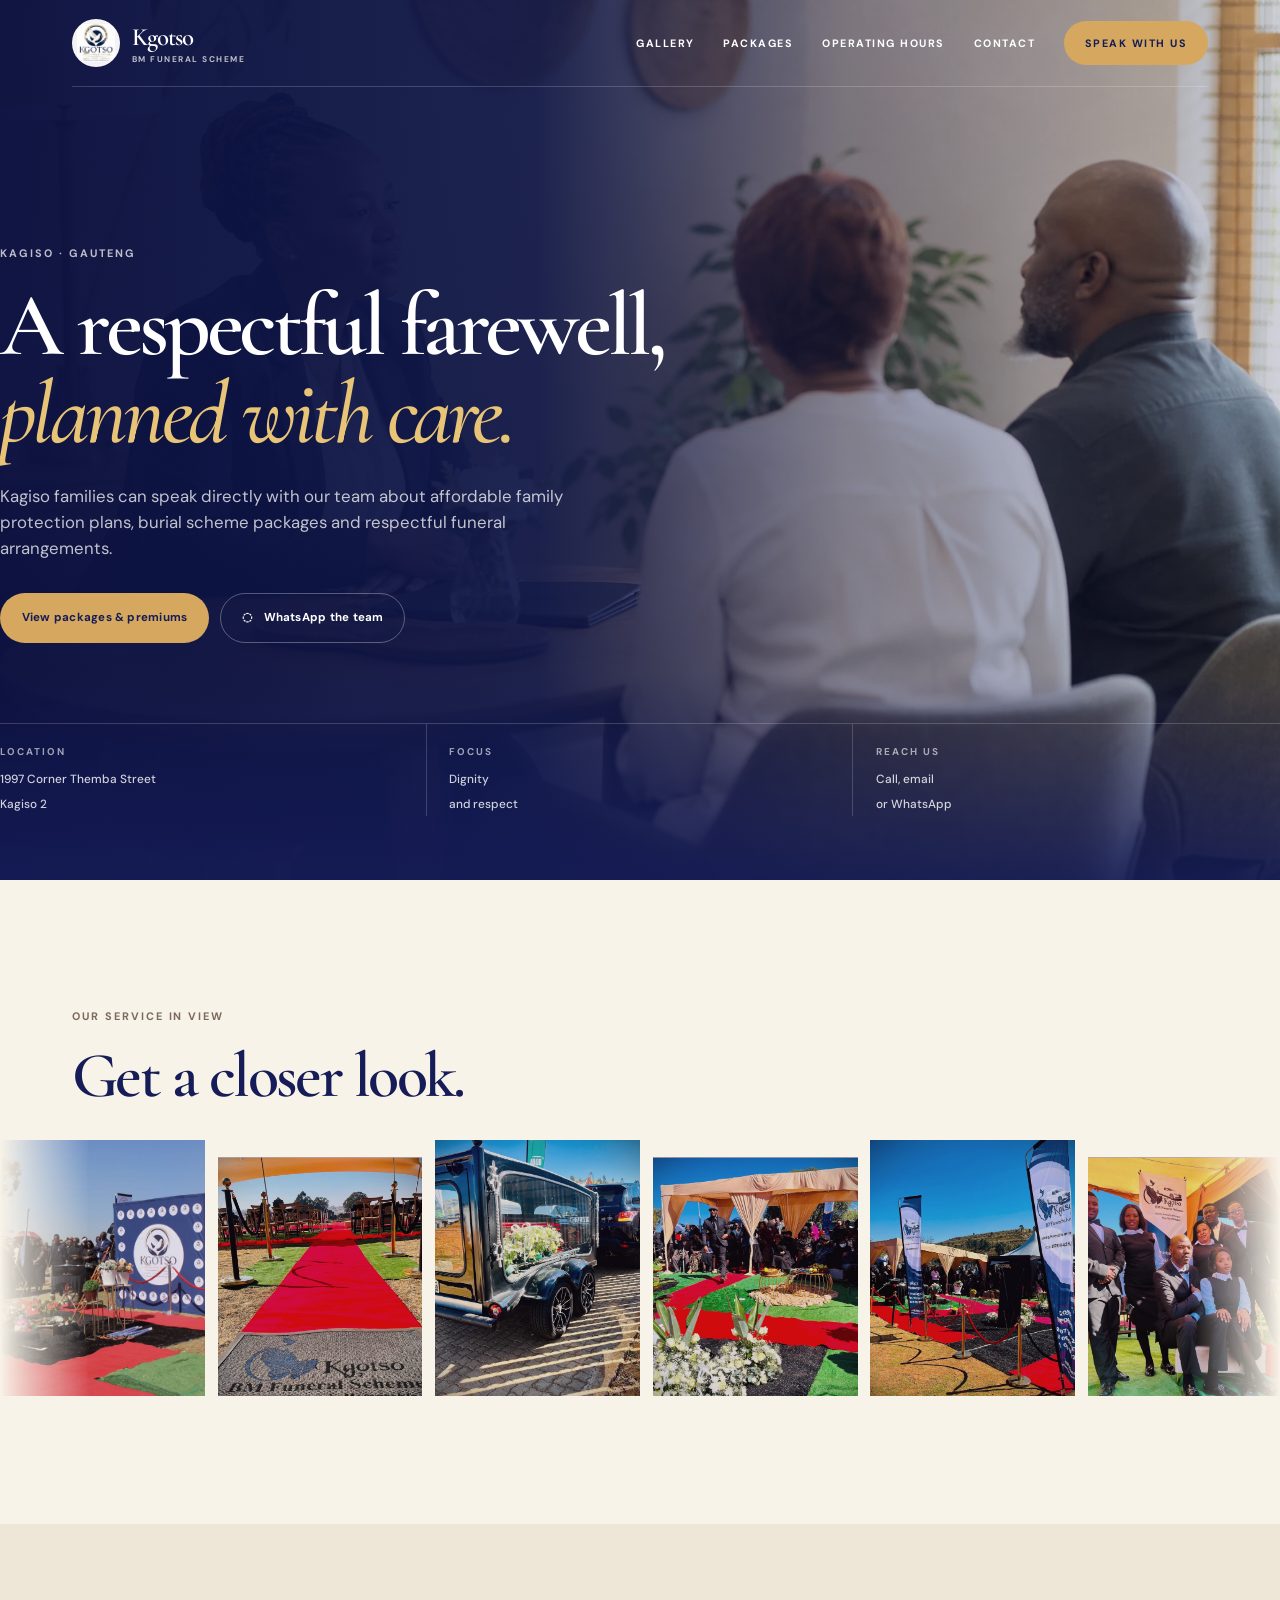
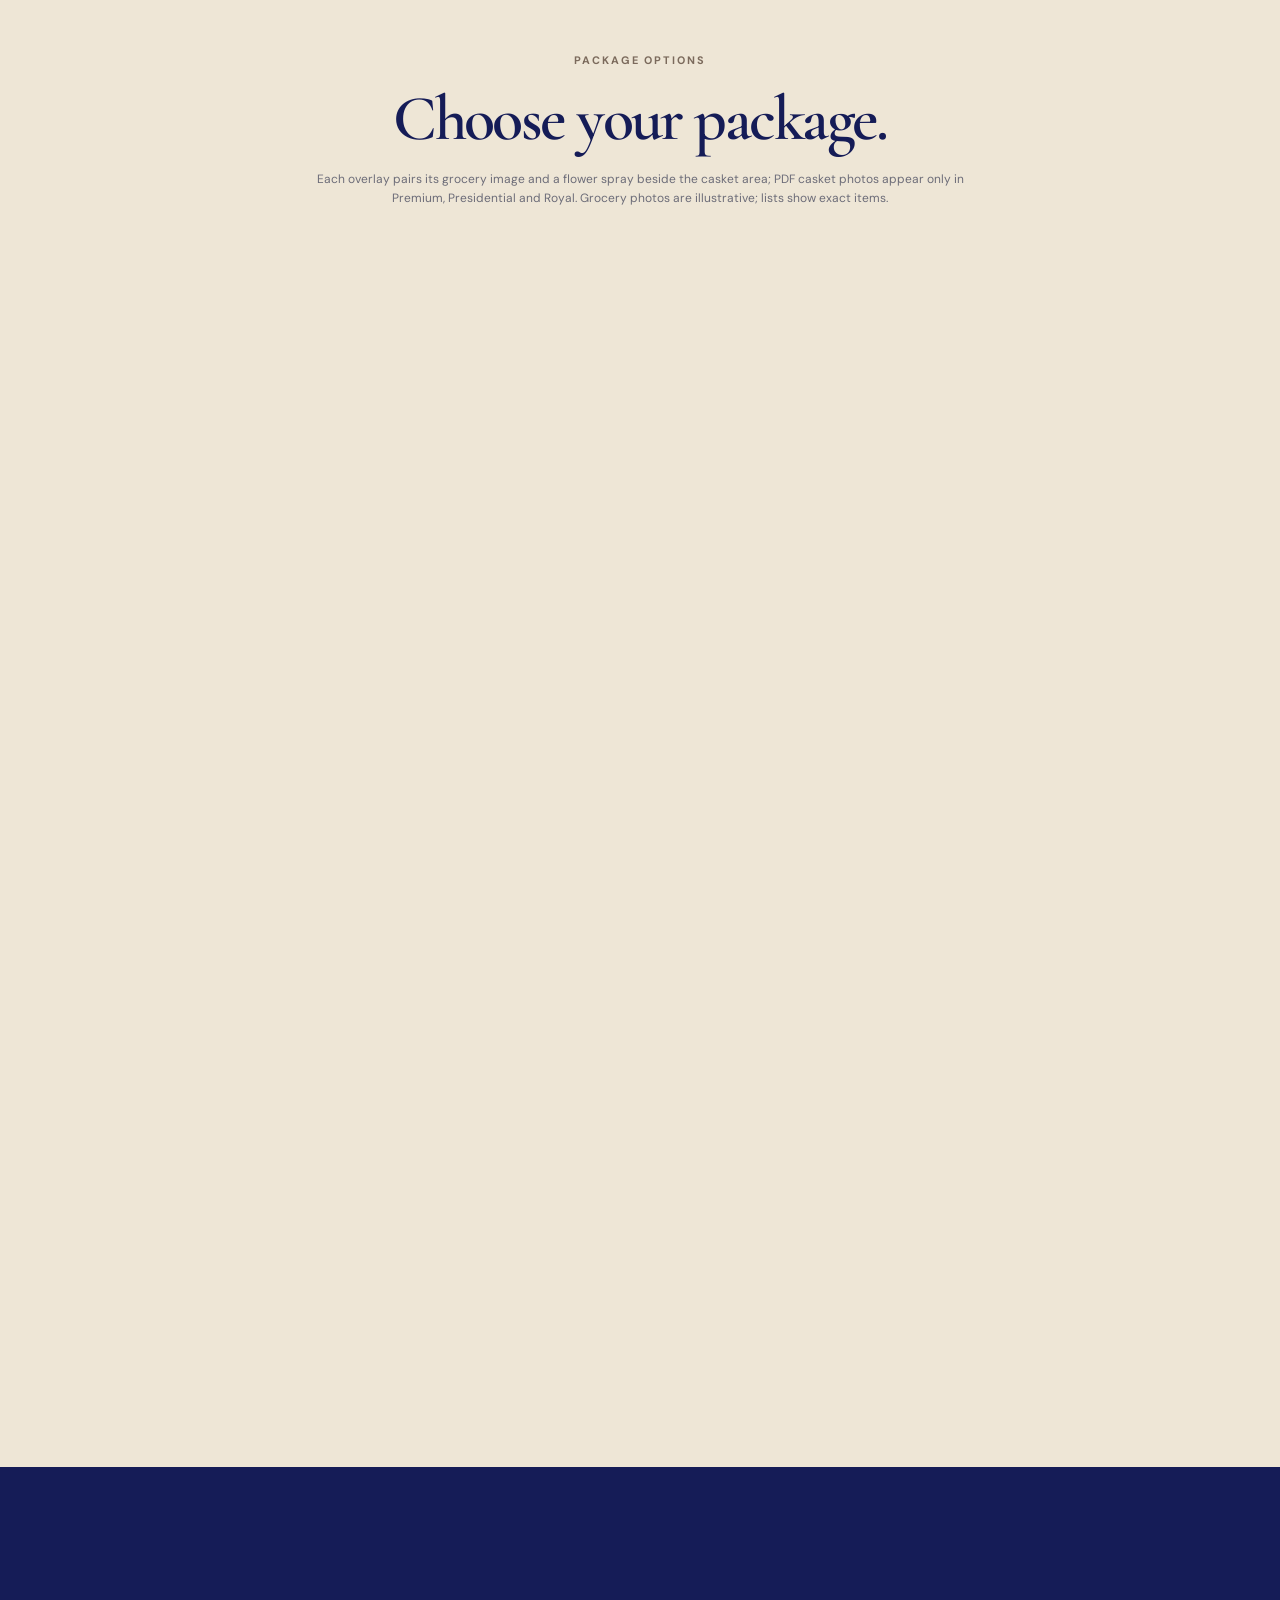
==== index.html @ 72972a23 "Restore Classy Caskets slideshow" ====
<!doctype html>
<html lang="en">
  <head>
    <meta charset="UTF-8" />
    <meta name="viewport" content="width=device-width, initial-scale=1.0" />
    <meta name="description" content="Kgotso BM Funeral Scheme offers respectful guidance around family protection plans, burial scheme packages, and funeral arrangements in Kagiso, Gauteng." />
    <meta name="keywords" content="funeral scheme Kagiso, funeral packages, burial plans, funeral services, funeral cover" />
    <meta name="theme-color" content="#151c57" />
    <title>Kgotso BM Funeral Scheme | Kagiso, Gauteng</title>
    <link rel="icon" type="image/jpeg" href="assets/pdf-gallery/page-007.jpg" />
    <link rel="preconnect" href="https://fonts.googleapis.com" />
    <link rel="preconnect" href="https://fonts.gstatic.com" crossorigin />
    <link href="https://fonts.googleapis.com/css2?family=Cormorant+Garamond:ital,wght@0,500;0,600;0,700;1,500;1,600&family=DM+Sans:wght@400;500;600;700&display=swap" rel="stylesheet" />
    <link rel="preload" as="image" href="assets/package-carousel/kgotso-casket-1.jpg" />
    <link rel="preload" as="image" href="assets/package-carousel/kgotso-casket-2.jpg" />
    <link rel="preload" as="image" href="assets/package-carousel/kgotso-casket-3.jpg" />
    <link rel="preload" as="image" href="assets/package-carousel/kgotso-car-1.jpg" />
    <link rel="preload" as="image" href="assets/package-carousel/kgotso-car-2.jpg" />
    <link rel="preload" as="image" href="assets/package-carousel/kgotso-car-3.jpg" />
    <link rel="preload" as="image" href="assets/package-carousel/kgotso-car-4.jpg" />
    <link rel="preload" as="image" href="assets/package-carousel/kgotso-cemetery-1.jpg" />
    <link rel="preload" as="image" href="assets/package-carousel/kgotso-cemetery-2.jpg" />
    <link rel="preload" as="image" href="assets/package-carousel/kgotso-cemetery-3.jpg" />
    <link rel="preload" as="image" href="assets/package-carousel/kgotso-flower-1.jpg" />
    <link rel="preload" as="image" href="assets/package-carousel/kgotso-flower-2.jpg" />
    <link rel="preload" as="image" href="assets/package-carousel/kgotso-flower-3.jpg" />
    <link rel="preload" as="image" href="assets/kgotso-branded-water-bottles.jpg" />
    <link rel="stylesheet" href="styles.css" />
  </head>
  <body>
    <header class="site-header">
      <a class="brand" href="#top" aria-label="Kgotso BM Funeral Scheme home">
        <span class="brand-mark"><img src="assets/pdf-gallery/page-007.jpg" alt="Kgotso BM Funeral Scheme logo" /></span>
        <span class="brand-copy"><strong>Kgotso</strong><small>BM Funeral Scheme</small></span>
      </a>
      <nav class="desktop-nav" aria-label="Primary navigation">
        <a href="#gallery">Gallery</a>
        <a href="#packages">Packages</a>
        <a href="#hours">Operating hours</a>
        <a href="#contact">Contact</a>
        <a class="nav-cta" href="https://wa.me/27719854522" target="_blank" rel="noreferrer">Speak with us</a>
      </nav>
      <button class="menu-toggle" type="button" aria-label="Open navigation" aria-expanded="false">☰</button>
    </header>
    <nav class="mobile-nav" aria-label="Mobile navigation" hidden>
      <a href="#gallery">Gallery</a>
      <a href="#packages">Packages</a>
      <a href="#hours">Operating hours</a>
      <a href="#contact">Contact</a>
      <a class="mobile-cta" href="https://wa.me/27719854522" target="_blank" rel="noreferrer">WhatsApp the team</a>
    </nav>

    <main id="top">
      <section class="hero">
        <img class="hero-image" src="assets/kgotso-family-guidance_46b5bb09.jpg" alt="A funeral coordinator offering quiet guidance to a family" />
        <div class="hero-overlay"></div>
        <div class="hero-content page-width">
          <div class="hero-copy reveal">
            <p class="eyebrow">Kagiso · Gauteng</p>
            <h1>A respectful farewell,<br /><em>planned with care.</em></h1>
            <p class="hero-lede">Kagiso families can speak directly with our team about affordable family protection plans, burial scheme packages and respectful funeral arrangements.</p>
            <div class="hero-actions">
              <a class="button button-gold" href="#packages">View packages &amp; premiums</a>
              <a class="button button-outline" href="https://wa.me/27719854522" target="_blank" rel="noreferrer">◌ <span>WhatsApp the team</span></a>
            </div>
          </div>
          <div class="hero-facts">
            <div><span>Location</span><strong>1997 Corner Themba Street<br />Kagiso 2</strong></div>
            <div><span>Focus</span><strong>Dignity<br />and respect</strong></div>
            <div><span>Reach us</span><strong>Call, email<br />or WhatsApp</strong></div>
          </div>
        </div>
      </section>

      <section id="gallery" class="section gallery-section">
        <div class="page-width">
          <div class="section-heading gallery-heading">
            <p class="eyebrow dark">Our service in view</p>
            <h2>Get a closer look.</h2>
          </div>
          <div class="gallery-float" aria-label="Kgotso BM service moments">
            <div class="gallery-track">
              <figure><img src="assets/pdf-gallery/page-000.jpg" alt="Memorial setting with floral details" /></figure>
              <figure><img src="assets/pdf-gallery/page-001.jpg" alt="Prepared ceremony entrance" /></figure>
              <figure><img src="assets/pdf-gallery/page-002.jpg" alt="Hearse and service vehicle" /></figure>
              <figure><img src="assets/pdf-gallery/page-003.jpg" alt="Floral service arrangement" /></figure>
              <figure><img src="assets/pdf-gallery/page-004.jpg" alt="Composed graveside setting" /></figure>
              <figure><img src="assets/pdf-gallery/page-006.jpg" alt="Kgotso team beneath the service tent" /></figure>
              <figure aria-hidden="true"><img src="assets/pdf-gallery/page-000.jpg" alt="Memorial setting with floral details at a Kgotso BM service" /></figure>
              <figure aria-hidden="true"><img src="assets/pdf-gallery/page-001.jpg" alt="Prepared funeral ceremony entrance in Kagiso" /></figure>
              <figure aria-hidden="true"><img src="assets/pdf-gallery/page-002.jpg" alt="Kgotso BM hearse and funeral service vehicle" /></figure>
              <figure aria-hidden="true"><img src="assets/pdf-gallery/page-003.jpg" alt="Floral arrangement prepared for a funeral service" /></figure>
              <figure aria-hidden="true"><img src="assets/pdf-gallery/page-004.jpg" alt="Composed graveside funeral setting with decor" /></figure>
              <figure aria-hidden="true"><img src="assets/pdf-gallery/page-006.jpg" alt="Kgotso BM team beneath the funeral service tent" /></figure>
            </div>
          </div>
        </div>
      </section>

      <section id="packages" class="section packages-section">
        <div class="page-width">
          <div class="section-heading centered"><p class="eyebrow dark">Package options</p><h2>Choose your package.</h2></div>
          <p class="package-image-note">Each overlay pairs its grocery image and a flower spray beside the casket area; PDF casket photos appear only in Premium, Presidential and Royal. Grocery photos are illustrative; lists show exact items.</p>
          <div class="package-register">
            <div class="register-label"><span>Plan register</span><small>Select a package</small></div>
            <div class="package-cards">
              <button class="package-card active" type="button" data-plan="0"><span>Premium</span><strong>Premium</strong><b>R285</b><small class="package-card-benefit">Grave fee included</small><i>View package</i></button>
              <button class="package-card" type="button" data-plan="1"><span>Presidential</span><strong>Presidential</strong><b>R325</b><small class="package-card-benefit">Grave fee included</small><i>View package</i></button>
              <button class="package-card" type="button" data-plan="2"><span>Royal</span><strong>Royal</strong><b>R355</b><small class="package-card-benefit">Grave fee included</small><i>View package</i></button>
              <button class="package-card" type="button" data-plan="3"><span>Plan A</span><strong>Plan A</strong><b>R135</b><small class="package-card-benefit">Grave fee included</small><i>View package</i></button>
              <button class="package-card" type="button" data-plan="4"><span>Plan B</span><strong>Plan B</strong><b>R155</b><small class="package-card-benefit">Grave fee included</small><i>View package</i></button>
              <button class="package-card" type="button" data-plan="5"><span>Plan C</span><strong>Plan C</strong><b>R165</b><small class="package-card-benefit">Grave fee included</small><i>View package</i></button>
              <button class="package-card" type="button" data-plan="6"><span>Plan D</span><strong>Plan D</strong><b>R185</b><small class="package-card-benefit">Grave fee included</small><i>View package</i></button>
            </div>
          </div>
          <div class="package-visual-grid" aria-label="Funeral service details">
            <figure class="package-visual package-visual-casket" data-carousel="caskets"><div class="package-visual-slides"><img loading="eager" decoding="async" class="is-active" src="assets/package-carousel/kgotso-casket-1.jpg" alt="Classy dark wood funeral casket" /><img loading="eager" decoding="async" src="assets/package-carousel/kgotso-casket-2.jpg" alt="Classy ivory-lined funeral casket" /><img loading="eager" decoding="async" src="assets/package-carousel/kgotso-casket-3.jpg" alt="Classy mahogany funeral casket" /></div><figcaption><span>02</span><strong>Classy caskets</strong><small>Thoughtful options for a dignified farewell.</small></figcaption></figure>
            <figure class="package-visual package-visual-cars" data-carousel="cars"><div class="package-visual-slides"><img loading="eager" decoding="async" class="is-active" src="assets/package-carousel/kgotso-car-1.jpg" alt="Kgotso service vehicle in black" /><img loading="eager" decoding="async" src="assets/package-carousel/kgotso-car-2.jpg" alt="Kgotso service vehicles ready for a funeral" /><img loading="eager" decoding="async" src="assets/package-carousel/kgotso-car-3.jpg" alt="Kgotso service cars arranged together" /><img loading="eager" decoding="async" src="assets/package-carousel/kgotso-car-4.jpg" alt="Kgotso hearse and service vehicle" /></div><figcaption><span>03</span><strong>Cars with care</strong><small>Polished transport with the company identity in view.</small></figcaption></figure>
            <figure class="package-visual" data-carousel="cemetery"><div class="package-visual-slides"><img loading="eager" decoding="async" class="is-active" src="assets/package-carousel/kgotso-cemetery-1.jpg" alt="Cemetery service setting with red carpet and seating" /><img loading="eager" decoding="async" src="assets/package-carousel/kgotso-cemetery-2.jpg" alt="Cemetery service setting prepared for guests" /><img loading="eager" decoding="async" src="assets/package-carousel/kgotso-cemetery-3.jpg" alt="Graveside setting with canopy and red carpet" /></div><figcaption><span>04</span><strong>Cemetery decor</strong><small>Red carpet, flags and a composed graveside setting.</small></figcaption></figure>
            <figure class="package-visual" data-carousel="flowers"><div class="package-visual-slides"><img loading="eager" decoding="async" class="is-active" src="assets/package-carousel/kgotso-flower-1.jpg" alt="White flower spray arranged with greenery" /><img loading="eager" decoding="async" src="assets/package-carousel/kgotso-flower-2.jpg" alt="White and blush flower spray" /><img loading="eager" decoding="async" src="assets/package-carousel/kgotso-flower-3.jpg" alt="White and plum funeral flower spray" /></div><figcaption><span>05</span><strong>Flower sprays</strong><small>Floral tributes that hold the moment beautifully.</small></figcaption></figure>
            <figure class="package-visual package-visual-water" data-carousel="refreshments"><div class="package-visual-slides"><img loading="eager" decoding="async" class="is-active refreshment-view refreshment-view-wide" src="assets/kgotso-branded-water-bottles.jpg" alt="Kgotso-branded water bottles prepared for a service" /><img loading="eager" decoding="async" class="refreshment-view refreshment-view-bottles" src="assets/kgotso-branded-water-bottles.jpg" alt="Close view of Kgotso-branded refreshment bottles" /><img loading="eager" decoding="async" class="refreshment-view refreshment-view-setting" src="assets/kgotso-branded-water-bottles.jpg" alt="Branded refreshments arranged within the service setting" /></div><figcaption><span>06</span><strong>Branded refreshments</strong><small>Water bottles carrying the company identity.</small></figcaption></figure>
          </div>
            <div class="plan-overlay" id="plan-overlay" hidden aria-hidden="true">
              <div class="plan-overlay-backdrop" data-plan-close></div>
              <section class="plan-sheet" role="dialog" aria-modal="true" aria-labelledby="overlay-plan-name">
                <button class="plan-close" id="plan-close" type="button" aria-label="Close plan details">×</button>
              <div class="plan-sheet-header"><div class="plan-sheet-header-copy"><p class="eyebrow" id="overlay-plan-eyebrow">Refined protection</p><h3 id="overlay-plan-name">Premium</h3><p class="plan-sheet-price" id="overlay-plan-price">R285</p><p id="overlay-plan-description">Plan details appear here.</p></div><div class="plan-sheet-visuals" role="group" aria-label="Package images"><img class="plan-sheet-casket" id="overlay-plan-casket" src="assets/package-caskets/premium-transparent.png" alt="Premium package casket photo with a transparent background" /><img class="plan-sheet-visual-grocery" id="overlay-plan-grocery-visual" src="assets/package-groceries/full-provisions.webp" alt="Illustrative groceries included with Premium" loading="lazy" decoding="async" /><img class="plan-sheet-visual-flower" id="overlay-plan-flower-visual" src="assets/package-carousel/kgotso-flower-1.jpg" alt="White lily and rose funeral flower spray" loading="lazy" decoding="async" /></div></div>
                <div class="plan-sheet-grid">
                <div class="plan-sheet-column"><p class="eyebrow">Plan details</p><div class="plan-sheet-meta"><div><span>Included coffin</span><strong id="overlay-plan-coffin">Flat lid coffin</strong></div><div><span>Cover</span><strong id="overlay-plan-cover">Main member, spouse and 5 children</strong></div><div><span>Waiting period</span><strong id="overlay-plan-waiting">6 months</strong></div><div><span>Included allowance</span><strong id="overlay-plan-note">R100 airtime and R100 data</strong></div><div><span>Grave fee</span><strong id="overlay-plan-gravefee">Included</strong></div></div><p class="eyebrow overlay-service-heading" id="overlay-service-heading">Included service items</p><ul class="plan-sheet-list" id="overlay-service-list"></ul></div>
                <div class="plan-sheet-column plan-sheet-groceries"><p class="eyebrow">Grocery allocation</p><h4 id="overlay-grocery-title">Groceries included with Premium.</h4><p class="plan-sheet-image-note">Illustrative grocery photo; see the list for exact items and amounts.</p><div class="plan-sheet-grocery-content"><img id="overlay-grocery-image" src="assets/package-groceries/full-provisions.webp" alt="Rice, flour, maize meal, cooking oil, vegetables, beef and chicken representing this package's grocery allocation" loading="lazy" /><ul class="plan-sheet-list" id="overlay-grocery-list"></ul></div></div>
              </div>
              <div class="plan-sheet-actions"><p>Ready to ask about this plan?</p><div><a class="button button-gold" href="https://wa.me/27719854522" target="_blank" rel="noreferrer">WhatsApp 071 985 4522 <span>↗</span></a><a class="button button-outline-dark" href="tel:+27615336947">Call 061 533 6947 <span>↗</span></a></div></div>
            </section>
          </div>
        </div>
      </section>

      <section id="contact" class="contact-section">
        <div class="page-width">
          <div class="contact-heading"><p class="eyebrow">Contact Kgotso BM</p><h2>A caring conversation starts here.</h2><p>Speak directly with the team about family protection, funeral arrangements or package information.</p></div>
          <div class="contact-layout">
            <div class="contact-grid">
              <a class="contact-card contact-button" href="tel:+27101096723"><svg class="vendor-icon" viewBox="0 0 24 24" aria-hidden="true"><path d="M6.6 2.8 9 2.2c.6-.2 1.2.1 1.5.7l1.5 3.5c.2.5.1 1.1-.3 1.5L10.3 9c1 2.1 2.6 3.7 4.7 4.7l1.1-1.4c.4-.4 1-.6 1.5-.3l3.5 1.5c.6.3.9.9.7 1.5l-.6 2.4c-.2.8-1 1.4-1.8 1.4C10.4 18.8 5.2 13.6 5.2 6.6c0-.8.6-1.6 1.4-1.8Z" /></svg><span>Office</span><strong>010 109 6723</strong><b>↗</b></a>
              <a class="contact-card contact-card-whatsapp contact-button" href="https://wa.me/27719854522" target="_blank" rel="noreferrer"><svg class="vendor-icon" viewBox="0 0 24 24" aria-hidden="true"><path d="M20.5 3.5A11.8 11.8 0 0 0 12.05 0 11.9 11.9 0 0 0 1.73 17.76L.05 24l6.4-1.67A11.9 11.9 0 1 0 20.5 3.5Zm-8.45 18.06a9.85 9.85 0 0 1-5.02-1.37l-.36-.21-3.8.99 1.02-3.7-.23-.38A9.86 9.86 0 1 1 12.05 21.56Zm5.4-7.38c-.3-.15-1.77-.87-2.04-.97-.27-.1-.47-.15-.67.15-.2.3-.77.97-.95 1.17-.17.2-.35.22-.65.07-.3-.15-1.27-.47-2.42-1.5a9.08 9.08 0 0 1-1.67-2.07c-.17-.3-.02-.46.13-.61.13-.13.3-.35.45-.52.15-.17.2-.3.3-.5.1-.2.05-.37-.02-.52-.07-.15-.67-1.61-.92-2.2-.24-.58-.49-.5-.67-.51h-.57c-.2 0-.52.07-.79.37-.27.3-1.04 1.02-1.04 2.49s1.07 2.9 1.22 3.1c.15.2 2.1 3.21 5.08 4.5.71.31 1.27.5 1.7.64.72.23 1.37.2 1.89.12.58-.09 1.77-.72 2.02-1.42.25-.7.25-1.3.17-1.42-.07-.12-.27-.2-.57-.35Z" /></svg><span>WhatsApp</span><strong>071 985 4522</strong><b>↗</b></a>
              <a class="contact-card contact-button" href="tel:+27615336947"><svg class="vendor-icon" viewBox="0 0 24 24" aria-hidden="true"><path d="M6.6 2.8 9 2.2c.6-.2 1.2.1 1.5.7l1.5 3.5c.2.5.1 1.1-.3 1.5L10.3 9c1 2.1 2.6 3.7 4.7 4.7l1.1-1.4c.4-.4 1-.6 1.5-.3l3.5 1.5c.6.3.9.9.7 1.5l-.6 2.4c-.2.8-1 1.4-1.8 1.4C10.4 18.8 5.2 13.6 5.2 6.6c0-.8.6-1.6 1.4-1.8Z" /></svg><span>Alternative</span><strong>061 533 6947</strong><b>↗</b></a>
            </div>
            <div class="contact-info-panel">
              <div class="contact-info-block"><p class="eyebrow">Visit or write to us</p><address>1997 Corner Themba Street<br />Kagiso 2</address><a class="text-link" href="https://www.google.com/maps/search/?api=1&query=1997+Corner+Themba+Street%2C+Kagiso+2" target="_blank" rel="noreferrer">Open in Maps ↗</a><a class="email-link" href="mailto:kgotsobmfuneralservices@gmail.com">kgotsobmfuneralservices@gmail.com</a></div>
              <div class="contact-info-block"><p class="eyebrow">Follow our updates</p><div class="social-links"><a class="social-link" href="https://wa.me/27719854522" target="_blank" rel="noreferrer" aria-label="WhatsApp"><svg class="vendor-icon" viewBox="0 0 24 24" aria-hidden="true"><path d="M20.5 3.5A11.8 11.8 0 0 0 12.05 0 11.9 11.9 0 0 0 1.73 17.76L.05 24l6.4-1.67A11.9 11.9 0 1 0 20.5 3.5Z" /></svg><span>WhatsApp</span></a><a class="social-link" href="https://www.tiktok.com/" target="_blank" rel="noreferrer" aria-label="TikTok"><svg class="vendor-icon" viewBox="0 0 24 24" aria-hidden="true"><path d="M15.5 2h3.1c.2 1.7 1.1 3.2 2.4 4.2v3.1a8.5 8.5 0 0 1-2.4-.7v6.7a6.7 6.7 0 1 1-5.8-6.6v3.3a3.5 3.5 0 1 0 2.7 3.4V2Z" /></svg><span>TikTok</span></a><a class="social-link" href="https://www.facebook.com/61554770301833/" target="_blank" rel="noreferrer" aria-label="Facebook"><svg class="vendor-icon" viewBox="0 0 24 24" aria-hidden="true"><path d="M14 8h3V4h-3c-3.3 0-5 1.9-5 5v3H6v4h3v8h4v-8h3.3l.7-4H13V9c0-.7.3-1 1-1Z" /></svg><span>Facebook</span></a></div></div>
            </div>
          </div>
        </div>
      </section>
    </main>
    <footer class="site-footer" id="hours">
      <div class="footer-brand"><img src="assets/pdf-gallery/page-007.jpg" alt="Kgotso BM Funeral Scheme logo" /><strong>Kgotso</strong><span>BM Funeral Scheme</span></div>
      <div class="footer-hours"><p>Trading hours</p><div><span>Monday–Friday</span><strong>08:00–16:00</strong></div><div><span>Saturday</span><strong>07:30–13:00</strong></div><div><span>Sunday</span><strong>Closed</strong></div></div>
      <p class="footer-summary">Respectful funeral support for families in Kagiso and the surrounding community.</p>
      <small>© 2026 KGOTSO BM FUNERAL SCHEME<br />PRIVATE COMPANY · K2023989428</small>
    </footer>
    <script src="app.js" defer></script>
  </body>
</html>
---- styles.css ----
:root {
  --navy: #151c57;
  --navy-deep: #0d1243;
  --cream: #f8f3e9;
  --cream-dark: #eee6d6;
  --plum: #48213b;
  --gold: #d6a85f;
  --gold-light: #e8c477;
  --ink: #1c234f;
  --muted: #6c6c78;
  --line: rgba(21, 28, 87, .16);
  --serif: "Cormorant Garamond", Georgia, serif;
  --sans: "DM Sans", Arial, sans-serif;
}

* { box-sizing: border-box; }
html { overflow-x: clip; scroll-behavior: smooth; }
body { margin: 0; overflow-x: clip; background: var(--cream); color: var(--ink); font-family: var(--sans); line-height: 1.55; }
a { color: inherit; text-decoration: none; }
button { color: inherit; font: inherit; }
img { display: block; max-width: 100%; }
.page-width { width: min(1440px, calc(100% - 9rem)); margin-inline: auto; }
.section { padding: 8rem 0; }
.eyebrow { margin: 0 0 1.25rem; color: rgba(255,255,255,.72); font-size: .68rem; font-weight: 700; letter-spacing: .18em; text-transform: uppercase; }
.eyebrow.dark { color: #7b6a5c; }
h1, h2, h3, h4, p { margin-top: 0; }
h1, h2, h3, h4 { font-family: var(--serif); font-weight: 600; line-height: .98; }
h1 { margin-bottom: 1.6rem; color: #fff; font-size: clamp(4rem, 7vw, 7.2rem); letter-spacing: -.045em; }
h1 em { color: var(--gold-light); font-weight: 500; }
h2 { margin-bottom: 1.4rem; color: var(--navy); font-size: clamp(3rem, 5vw, 5.2rem); letter-spacing: -.04em; }
h3 { font-size: clamp(2.5rem, 4vw, 4.5rem); }

.site-header { position: absolute; z-index: 10; inset: 0 0 auto; display: flex; align-items: center; justify-content: space-between; width: min(1440px, calc(100% - 9rem)); margin: auto; padding: 1.2rem 0; border-bottom: 1px solid rgba(255,255,255,.18); color: #fff; }
.brand { display: flex; align-items: center; gap: .75rem; }
.brand-mark { display: grid; place-items: center; width: 3rem; height: 3rem; overflow: hidden; border: 1px solid rgba(255,255,255,.45); border-radius: 50%; background: rgba(255,255,255,.95); padding: .25rem; }
.brand-mark img { width: 100%; height: 100%; object-fit: contain; }
.brand-copy { display: grid; line-height: 1; }
.brand-copy strong { font: 600 1.55rem var(--serif); letter-spacing: -.04em; }
.brand-copy small { margin-top: .25rem; color: rgba(255,255,255,.72); font-size: .52rem; font-weight: 700; letter-spacing: .18em; text-transform: uppercase; }
.desktop-nav { display: flex; align-items: center; gap: 1.8rem; font-size: .67rem; font-weight: 700; letter-spacing: .14em; text-transform: uppercase; }
.desktop-nav a { transition: color .2s, transform .2s; }
.desktop-nav a:hover { color: var(--gold-light); transform: translateY(-1px); }
.desktop-nav .nav-cta { padding: .85rem 1.3rem; border-radius: 99px; background: var(--gold); color: var(--navy); }
.menu-toggle { display: none; border: 1px solid rgba(255,255,255,.35); border-radius: 50%; background: rgba(255,255,255,.1); color: #fff; width: 2.8rem; height: 2.8rem; cursor: pointer; }
.mobile-nav { display: none; }

.hero { position: relative; display: flex; min-height: 880px; overflow: hidden; background: var(--navy); color: #fff; }
.hero-image { position: absolute; inset: 0; width: 100%; height: 100%; object-fit: cover; object-position: 70% center; filter: saturate(.88) contrast(.96); }
.hero-overlay { position: absolute; inset: 0; background: linear-gradient(90deg, rgba(12,17,64,.98) 0%, rgba(15,23,71,.93) 42%, rgba(15,23,71,.46) 66%, rgba(15,23,71,.18) 100%); }
.hero::after { position: absolute; content: ""; inset: auto 0 0; height: 13rem; background: linear-gradient(to top, rgba(21,28,87,.85), transparent); }
.hero-content { position: relative; z-index: 1; display: flex; flex: 1; flex-direction: column; justify-content: flex-end; padding-top: 10rem; padding-bottom: 4rem; }
.hero-copy { max-width: 43rem; }
.hero-lede { max-width: 36rem; margin-bottom: 2rem; color: rgba(255,255,255,.74); font-size: 1.05rem; }
.hero-actions { display: flex; flex-wrap: wrap; gap: .7rem; }
.button { display: inline-flex; align-items: center; justify-content: center; gap: .7rem; min-height: 3.1rem; padding: .75rem 1.3rem; border: 1px solid transparent; border-radius: 99px; font-size: .72rem; font-weight: 700; letter-spacing: .02em; transition: transform .2s, background .2s; }
.button:hover { transform: translateY(-2px); }
.button-gold { background: var(--gold); color: var(--navy); }
.button-gold:hover { background: var(--gold-light); }
.button-outline { border-color: rgba(255,255,255,.3); color: #fff; }
.button-outline:hover { background: rgba(255,255,255,.1); }
.hero-facts { display: grid; grid-template-columns: repeat(3, 1fr); margin-top: 5rem; border-top: 1px solid rgba(255,255,255,.18); }
.hero-facts > div { min-height: 5.5rem; padding: 1.25rem 1rem 0 0; border-right: 1px solid rgba(255,255,255,.18); }
.hero-facts > div + div { padding-left: 1.4rem; }
.hero-facts > div:last-child { border-right: 0; }
.hero-facts span, .plan-meta span, .contact-card span { display: block; margin-bottom: .45rem; color: rgba(255,255,255,.6); font-size: .62rem; font-weight: 700; letter-spacing: .17em; text-transform: uppercase; }
.hero-facts span { letter-spacing: .20em; }
.hero-facts strong { color: rgba(255,255,255,.8); font-size: .74rem; font-weight: 500; line-height: 1.35; }

.section-heading { margin-bottom: 3.4rem; }
.section-heading p:not(.eyebrow) { max-width: 34rem; color: var(--muted); }
.package-image-note { max-width: 42rem; margin: -2.2rem auto 2.3rem; color: var(--muted); font-size: .75rem; text-align: center; }
.split-heading { display: flex; align-items: end; justify-content: space-between; gap: 3rem; }
.split-heading > * { flex: 1; }
.split-heading h2 { margin-bottom: 0; }
.gallery-section { background: var(--cream); }
.gallery-heading { margin-bottom: 2rem; }
.gallery-heading h2 { margin-bottom: 0; }
.gallery-float { position: relative; width: 100vw; margin-left: 50%; overflow: hidden; transform: translateX(-50%); mask-image: linear-gradient(90deg, transparent, #000 7%, #000 93%, transparent); }
.gallery-track { --gallery-gap: .8rem; display: flex; width: max-content; gap: var(--gallery-gap); animation: gallery-float 34s linear infinite; will-change: transform; }
.gallery-float figure { width: clamp(10rem, 16vw, 15rem); aspect-ratio: 4 / 5; margin: 0; overflow: hidden; background: var(--plum); }
.gallery-float img { width: 100%; height: 100%; object-fit: cover; opacity: .88; filter: saturate(.86); transition: transform .45s ease, opacity .3s ease; }
.gallery-float figure:nth-child(even) { transform: translateY(1.1rem); }
.gallery-float figure:hover img { transform: scale(1.06); opacity: 1; }
.gallery-feature { display: grid; grid-template-columns: minmax(0, 1.35fr) minmax(20rem, .65fr); min-height: 36rem; background: var(--plum); color: #fff; }
.gallery-image-wrap { min-height: 100%; overflow: hidden; }
.gallery-image-wrap img { width: 100%; height: 100%; min-height: 30rem; object-fit: cover; }
.gallery-caption { display: flex; flex-direction: column; justify-content: center; padding: clamp(2rem, 5vw, 5rem); }
.gallery-caption .eyebrow { color: var(--gold-light); }
.gallery-caption h3 { margin-bottom: 1.3rem; color: #fff; }
.gallery-caption p:not(.eyebrow) { color: rgba(255,255,255,.65); }
.gallery-controls { display: flex; align-items: center; justify-content: space-between; margin-top: 3.5rem; padding-top: 1rem; border-top: 1px solid rgba(255,255,255,.18); color: rgba(255,255,255,.65); font-size: .72rem; }
.gallery-controls button { width: 2.5rem; height: 2.5rem; margin-left: .35rem; border: 1px solid rgba(255,255,255,.35); border-radius: 50%; background: transparent; color: #fff; cursor: pointer; transition: background .2s; }
.gallery-controls button:hover { background: rgba(255,255,255,.16); }
.gallery-thumbs { display: grid; grid-template-columns: repeat(5, 1fr); gap: .65rem; margin-top: .65rem; }
.thumb { overflow: hidden; min-height: 7rem; padding: 0; border: 2px solid transparent; background: var(--cream-dark); cursor: pointer; opacity: .6; transition: opacity .2s, border-color .2s; }
.thumb:hover, .thumb.active { border-color: var(--gold); opacity: 1; }
.thumb img { width: 100%; height: 100%; object-fit: cover; }

.approach-section { display: grid; grid-template-columns: 1fr 1fr; gap: clamp(3rem, 9vw, 10rem); align-items: center; width: min(1200px, calc(100% - 9rem)); margin-inline: auto; padding-top: 5rem; }
.approach-art { position: relative; max-width: 31rem; }
.approach-art > img { width: 100%; aspect-ratio: 4 / 5; object-fit: cover; }
.art-card { position: absolute; right: -3rem; bottom: 2rem; display: grid; gap: .25rem; width: 13rem; padding: 1.4rem; background: var(--gold); color: var(--navy); }
.art-card span { font-size: .6rem; font-weight: 700; letter-spacing: .15em; text-transform: uppercase; }
.art-card strong { font: 600 1.7rem var(--serif); line-height: 1; }
.approach-copy { max-width: 31rem; }
.approach-copy > p:not(.eyebrow) { color: var(--muted); }
.approach-copy ul { display: grid; gap: .8rem; margin: 2rem 0 0; padding: 1.5rem 0 0; border-top: 1px solid var(--line); list-style: none; }
.approach-copy li { display: flex; gap: .8rem; align-items: center; font-weight: 600; }
.approach-copy li::before { content: "✦"; color: var(--gold); }

.packages-section { background: var(--cream-dark); }
.centered { text-align: center; }
.centered > p { margin-inline: auto; }
.package-register { display: grid; grid-template-columns: 10rem 1fr; gap: 2rem; align-items: start; }
.register-label { display: grid; gap: .35rem; padding-top: .9rem; color: #7b6a5c; font-size: .7rem; font-weight: 700; letter-spacing: .15em; text-transform: uppercase; }
.register-label small { color: var(--muted); font-size: .62rem; font-weight: 400; letter-spacing: .08em; }
.package-cards { display: grid; grid-template-columns: repeat(4, minmax(0, 1fr)); gap: .7rem; }
.package-card { display: flex; min-height: 15rem; flex-direction: column; align-items: flex-start; padding: 1rem; border: 1px solid rgba(21,28,87,.17); background: rgba(255,255,255,.22); text-align: left; cursor: pointer; transition: color .25s, background .25s, transform .25s; }
.package-card:hover { transform: translateY(-3px); }
.package-card.active { background: var(--navy); color: #fff; }
.package-card > span { margin-bottom: 1.5rem; color: #87796e; font-size: .62rem; font-weight: 700; letter-spacing: .15em; text-transform: uppercase; }
.package-card.active > span { color: var(--gold-light); }
.package-card strong { margin-bottom: .1rem; font: 600 2rem var(--serif); }
.package-card b { margin-bottom: .2rem; font: 600 2.4rem var(--serif); color: var(--gold); }
.package-card small { min-height: 0; color: var(--muted); font-size: .72rem; line-height: 1.35; }
.package-card .package-card-benefit { margin-bottom: .35rem; color: #3c7551; font-size: .62rem; font-weight: 700; }
.package-card.active .package-card-benefit { color: #a9efbd; }
.package-card.active small { color: rgba(255,255,255,.67); }
.package-card i { display: inline-flex; align-items: center; gap: .45rem; margin-top: auto; font-size: .58rem; font-style: normal; font-weight: 700; letter-spacing: .08em; text-transform: uppercase; }
.package-card i::before { width: .5rem; height: .5rem; flex: 0 0 .5rem; border-radius: 50%; background: #22c55e; box-shadow: 0 0 .5rem rgba(34,197,94,.75); content: ""; animation: package-light-beep 1s steps(1, end) infinite; }
.plan-detail { display: grid; grid-template-columns: 1fr 1fr 1fr; margin-top: 1rem; background: var(--navy); color: #fff; }
.plan-detail > div { padding: clamp(2rem, 4vw, 4rem); }
.plan-detail > div + div { border-left: 1px solid rgba(255,255,255,.16); }
.plan-intro { background: linear-gradient(145deg, var(--navy), #20286f); }
.plan-intro .eyebrow, .plan-detail .eyebrow { color: var(--gold-light); }
.plan-intro h3 { margin-bottom: .2rem; color: #fff; }
.plan-price { margin-bottom: 1.3rem; color: var(--gold-light); font: 600 3rem var(--serif); }
.plan-intro > p:not(.eyebrow):not(.plan-price) { color: rgba(255,255,255,.68); }
.plan-intro .button { margin-top: 1rem; }
.plan-detail ul { display: grid; gap: .65rem; margin: 0; padding: 0; list-style: none; color: rgba(255,255,255,.75); font-size: .78rem; }
.plan-services > ul li::before { content: "·"; display: inline-block; margin-right: .65rem; color: var(--gold-light); font-size: 1.4rem; line-height: 0; vertical-align: middle; }
.plan-meta { display: grid; gap: 1.2rem; margin-top: 2rem; padding-top: 1.5rem; border-top: 1px solid rgba(255,255,255,.16); }
.plan-meta strong { color: rgba(255,255,255,.78); font-size: .75rem; font-weight: 500; line-height: 1.35; }
.groceries { background: var(--plum); }
.groceries h4 { margin-bottom: .7rem; color: #fff; font-size: 2rem; }
.groceries > p:not(.eyebrow) { color: rgba(255,255,255,.62); font-size: .78rem; }
.groceries ul { grid-template-columns: 1fr; margin-top: 1.4rem; padding-top: 1.2rem; border-top: 1px solid rgba(255,255,255,.16); }
.groceries li { color: rgba(255,255,255,.75); }
.plan-overlay[hidden] { display: none; }
.plan-overlay { position: fixed; z-index: 30; inset: 0; display: grid; place-items: center; padding: 1.5rem; }
.plan-overlay-backdrop { position: absolute; inset: 0; background: rgba(8,12,48,.78); backdrop-filter: blur(10px); }
.plan-sheet { position: relative; z-index: 1; width: min(1080px, 100%); max-height: calc(100vh - 3rem); overflow: auto; background: var(--cream); color: var(--ink); box-shadow: 0 2rem 6rem rgba(4,7,34,.35); animation: plan-sheet-in .25s cubic-bezier(.23,1,.32,1) both; }
.plan-close { position: absolute; z-index: 2; top: 1rem; right: 1rem; display: grid; place-items: center; width: 2.6rem; height: 2.6rem; border: 1px solid rgba(255,255,255,.35); border-radius: 50%; background: rgba(255,255,255,.1); color: #fff; font-size: 1.6rem; line-height: 1; cursor: pointer; transition: background .2s, transform .2s; }
.plan-close:hover { background: rgba(255,255,255,.22); transform: rotate(6deg); }
.plan-sheet-header { display: grid; grid-template-columns: 1fr; align-items: center; gap: 2rem; padding: clamp(2rem, 5vw, 4rem); padding-right: 5rem; background: linear-gradient(145deg, var(--navy), #292f78); color: #fff; }
.plan-sheet-header.has-visuals { grid-template-columns: minmax(0, 1fr) minmax(14rem, .72fr); }
.plan-sheet-visuals { display: grid; grid-template-columns: repeat(2, minmax(0, 1fr)); align-items: center; gap: .6rem; min-width: 0; }
.plan-sheet-visuals img { display: block; width: 100%; height: 7.25rem; border-radius: .15rem; object-fit: cover; }
.plan-sheet-visuals img[hidden] { display: none; }
.plan-sheet-visuals .plan-sheet-casket { grid-column: 1 / -1; height: 10.5rem; max-height: 10.5rem; background: transparent; object-fit: contain; }
.plan-sheet-header .eyebrow, .plan-sheet-column > .eyebrow { color: var(--gold-light); }
.plan-sheet-header h3 { margin-bottom: .2rem; color: #fff; font-size: clamp(2.8rem, 6vw, 5.6rem); }
.plan-sheet-price { margin-bottom: 1rem; color: var(--gold-light); font: 600 2.6rem var(--serif); }
.plan-sheet-header > p:last-child { max-width: 42rem; margin-bottom: 0; color: rgba(255,255,255,.72); }
.plan-sheet-grid { display: grid; grid-template-columns: 1fr 1fr; }
.plan-sheet-column { padding: clamp(1.6rem, 4vw, 3.2rem); }
.plan-sheet-column + .plan-sheet-column { border-left: 1px solid var(--line); background: var(--plum); color: #fff; }
.plan-sheet-column + .plan-sheet-column > .eyebrow { color: var(--gold-light); }
.plan-sheet-meta { display: grid; grid-template-columns: 1fr 1fr; gap: 1.2rem; margin-bottom: 2rem; padding-bottom: 1.6rem; border-bottom: 1px solid var(--line); }
.plan-sheet-meta span { display: block; margin-bottom: .3rem; color: #8a7d70; font-size: .6rem; font-weight: 700; letter-spacing: .14em; text-transform: uppercase; }
.plan-sheet-meta strong { color: var(--navy); font-size: .8rem; line-height: 1.35; }
.overlay-service-heading { margin-top: 1.2rem; }
.plan-sheet-list { display: grid; gap: .55rem; margin: 0; padding: 0; list-style: none; color: var(--muted); font-size: .78rem; }
.plan-sheet-list li::before { content: "·"; display: inline-block; margin-right: .6rem; color: var(--gold); font-size: 1.3rem; line-height: 0; vertical-align: middle; }
.plan-sheet-column + .plan-sheet-column .plan-sheet-list { color: rgba(255,255,255,.75); }
.plan-sheet-column + .plan-sheet-column .plan-sheet-list li::before { color: var(--gold-light); }
.plan-sheet-groceries h4 { margin-bottom: 1.4rem; color: #fff; font-size: clamp(1.8rem, 3vw, 2.8rem); }
.plan-sheet-image-note { margin: -1rem 0 1rem; color: rgba(255,255,255,.62); font-size: .66rem; }
.plan-sheet-grocery-content { display: grid; grid-template-columns: minmax(7.5rem, .75fr) minmax(0, 1.25fr); align-items: start; gap: 1rem; }
.plan-sheet-grocery-content > img { width: 100%; aspect-ratio: 4 / 3; border-radius: .15rem; object-fit: cover; }
.plan-sheet-grocery-content .plan-sheet-list { margin: 0; padding: 0; border: 0; }
.plan-sheet-actions { display: flex; align-items: center; justify-content: space-between; gap: 1rem; padding: 1.4rem clamp(1.6rem, 4vw, 3.2rem); background: var(--cream-dark); }
.plan-sheet-actions p { margin: 0; color: var(--navy); font: 600 1.35rem var(--serif); }
.plan-sheet-actions > div { display: flex; flex-wrap: wrap; justify-content: flex-end; gap: .6rem; }
.plan-sheet-actions .button { border-color: #151c57; background: #151c57; color: #fff; box-shadow: 0 .55rem 1.4rem rgba(21,28,87,.24); animation: plan-contact-flicker 2.8s linear infinite; transform-origin: center; }
.plan-sheet-actions .button:nth-child(2) { animation-delay: .16s; }
.plan-sheet-actions .button:hover { border-color: #26328a; background: #26328a; color: #fff; animation-play-state: paused; }
.button-outline-dark { border-color: rgba(21,28,87,.28); color: var(--navy); }
.button-outline-dark:hover { background: rgba(21,28,87,.08); }
body.plan-overlay-open { overflow: hidden; }
@keyframes plan-sheet-in { from { opacity: 0; transform: translateY(1rem) scale(.98); } to { opacity: 1; transform: translateY(0) scale(1); } }
@keyframes plan-contact-flicker { 0%, 7%, 11%, 15%, 100% { opacity: 1; transform: scale(1); } 9%, 13% { opacity: .58; transform: scale(.985); } }

.reveal-ready .scroll-pop { opacity: 0; translate: 0 2rem; scale: .965; transition: opacity .72s cubic-bezier(.23,1,.32,1) var(--pop-delay, 0ms), translate .72s cubic-bezier(.23,1,.32,1) var(--pop-delay, 0ms), scale .72s cubic-bezier(.23,1,.32,1) var(--pop-delay, 0ms); }
.reveal-ready .scroll-pop.is-visible { opacity: 1; translate: 0 0; scale: 1; }
.plan-overlay.is-opening .plan-sheet-header { animation: overlay-pop .48s cubic-bezier(.23,1,.32,1) .05s both; }
.plan-overlay.is-opening .plan-sheet-column:first-child { animation: overlay-pop .48s cubic-bezier(.23,1,.32,1) .12s both; }
.plan-overlay.is-opening .plan-sheet-column:last-child { animation: overlay-pop .48s cubic-bezier(.23,1,.32,1) .19s both; }
.plan-overlay.is-opening .plan-sheet-actions { animation: overlay-pop .48s cubic-bezier(.23,1,.32,1) .26s both; }
@keyframes overlay-pop { from { opacity: 0; transform: translateY(1.5rem) scale(.97); } to { opacity: 1; transform: translateY(0) scale(1); } }

@media (prefers-reduced-motion: reduce) {
  .plan-sheet-actions .button, .plan-overlay.is-opening .plan-sheet-header, .plan-overlay.is-opening .plan-sheet-column, .plan-overlay.is-opening .plan-sheet-actions { animation: none; }
  .reveal-ready .scroll-pop { opacity: 1; translate: none; scale: none; transition: none; }
}

.reviews-section { background: var(--cream); }
.review-tabs { display: flex; gap: 2rem; border-bottom: 1px solid var(--line); }
.review-tab { position: relative; padding: 0 0 1rem; border: 0; background: transparent; color: #8a7d70; font-size: .68rem; font-weight: 700; letter-spacing: .15em; text-transform: uppercase; cursor: pointer; }
.review-tab.active { color: var(--navy); }
.review-tab.active::after { position: absolute; right: 0; bottom: -1px; left: 0; height: 2px; background: var(--gold); content: ""; }
.review-panel { display: grid; justify-items: center; padding: 5rem 1.5rem; text-align: center; }
.review-badge { display: grid; place-items: center; width: 3.5rem; height: 3.5rem; margin-bottom: 1.5rem; border: 1px solid var(--gold); border-radius: 50%; color: var(--gold); }
.review-panel h3 { max-width: 34rem; margin-bottom: 1rem; font-size: clamp(2rem, 4vw, 3.5rem); }
.review-panel p { max-width: 32rem; color: var(--muted); }
.review-panel span { margin-top: 1rem; color: #8a7d70; font-size: .68rem; font-weight: 700; letter-spacing: .12em; text-transform: uppercase; }

.faq-section { background: var(--cream-dark); padding-top: 6rem; }
.faq-list { max-width: 56rem; margin-inline: auto; border-top: 1px solid var(--line); }
details { border-bottom: 1px solid var(--line); }
summary { display: flex; align-items: center; justify-content: space-between; gap: 1rem; padding: 1.4rem 0; color: var(--navy); font: 600 1.2rem var(--serif); cursor: pointer; list-style: none; }
summary::-webkit-details-marker { display: none; }
summary span { color: var(--gold); font: 400 1.6rem var(--sans); }
details p { max-width: 45rem; margin: 0 3rem 1.5rem 0; color: var(--muted); font-size: .85rem; }

.contact-section { padding: 7rem 0 5rem; background: var(--navy); color: #fff; }
.contact-heading { max-width: 42rem; }
.contact-heading h2 { color: #fff; }
.contact-heading > p:not(.eyebrow) { color: rgba(255,255,255,.68); }
.contact-layout { display: grid; grid-template-columns: minmax(0, 1.3fr) minmax(17rem, .7fr); gap: 2rem; align-items: stretch; margin-top: 3rem; max-width: 68rem; }
.contact-grid { display: grid; grid-template-columns: repeat(3, minmax(0, 1fr)); gap: .55rem; }
.contact-card { position: relative; min-height: 5.8rem; padding: 1rem; border: 1px solid rgba(255,255,255,.18); transition: border-color .2s, background .2s, transform .2s; }
.contact-card:hover { border-color: var(--gold); background: rgba(255,255,255,.05); }
.contact-card:hover { transform: translateY(-2px); }
.contact-card b { position: absolute; right: .9rem; bottom: .8rem; color: var(--gold-light); font-size: 1rem; font-weight: 400; }
.contact-card strong { display: block; margin-top: .55rem; font: 600 clamp(1.05rem, 1.8vw, 1.6rem) var(--serif); }
.contact-card span { display: flex; align-items: center; gap: .4rem; }
.vendor-icon { width: 1rem; height: 1rem; fill: currentColor; stroke: none; flex: 0 0 auto; }
.contact-card-whatsapp .vendor-icon { color: #62d58a; }
.contact-info-panel { display: grid; gap: 1.5rem; padding: 1.4rem 1.5rem; border: 1px solid rgba(255,255,255,.18); background: rgba(255,255,255,.045); }
.contact-info-block + .contact-info-block { padding-top: 1.3rem; border-top: 1px solid rgba(255,255,255,.14); }
.contact-info-block address { margin-bottom: .9rem; color: rgba(255,255,255,.75); font-size: .8rem; font-style: normal; }
.text-link, .email-link { display: inline-block; color: var(--gold-light); font-size: .8rem; }
.email-link { color: rgba(255,255,255,.8); }
.contact-info-block .email-link { display: block; margin-top: .8rem; }
.social-links { display: flex; flex-wrap: wrap; gap: .5rem; }
.social-link { display: inline-flex; align-items: center; gap: .45rem; padding: .55rem .7rem; border: 1px solid rgba(255,255,255,.18); color: rgba(255,255,255,.8); font-size: .68rem; transition: border-color .2s, color .2s, background .2s; }
.social-link:hover { border-color: var(--gold); background: rgba(255,255,255,.06); color: var(--gold-light); }
.social-link svg rect, .social-link svg circle { fill: none; stroke: currentColor; stroke-width: 2; }
.social-link svg .icon-fill { fill: currentColor; stroke: none; }
.site-footer { display: grid; grid-template-columns: 1.05fr 1.2fr 1fr auto; gap: 2rem; align-items: end; padding: 2rem max(4.5rem, calc((100% - 1440px) / 2)); background: var(--navy-deep); color: rgba(255,255,255,.6); }
.footer-brand { display: grid; color: #fff; line-height: .9; }
.footer-brand img { width: 5.4rem; height: 5.4rem; margin-bottom: .9rem; border-radius: .7rem; object-fit: cover; object-position: center; background: #fff; }
.footer-brand strong { font: 600 2.3rem var(--serif); }
.footer-brand span { margin-top: .4rem; font-size: .58rem; font-weight: 700; letter-spacing: .16em; text-transform: uppercase; }
.footer-hours { display: grid; gap: .45rem; align-self: stretch; padding: .25rem 0; }
.footer-hours > p { margin: 0 0 .3rem; color: var(--gold-light); font-size: .58rem; font-weight: 700; letter-spacing: .16em; text-transform: uppercase; }
.footer-hours > div { display: flex; justify-content: space-between; gap: 1.5rem; padding-bottom: .35rem; border-bottom: 1px solid rgba(255,255,255,.12); font-size: .68rem; }
.footer-hours strong { color: #fff; font-weight: 600; }
.footer-summary { max-width: 20rem; margin: 0; font-size: .75rem; }
.site-footer small { justify-self: end; text-align: right; font-size: .6rem; letter-spacing: .08em; line-height: 1.6; }

@media (max-width: 1000px) {
  .page-width, .site-header, .approach-section { width: min(100% - 3rem, 900px); }
  .desktop-nav { display: none; }
  .menu-toggle { display: block; }
  .mobile-nav { position: absolute; z-index: 9; top: 4.4rem; right: 1.5rem; left: 1.5rem; display: grid; gap: .2rem; padding: 1rem; background: rgba(21,28,87,.98); color: #fff; box-shadow: 0 1rem 3rem rgba(0,0,0,.2); }
  .mobile-nav[hidden] { display: none; }
  .mobile-nav a { padding: .9rem; border-bottom: 1px solid rgba(255,255,255,.15); font-size: .75rem; font-weight: 700; letter-spacing: .12em; text-transform: uppercase; }
  .mobile-nav .mobile-cta { border: 0; border-radius: 99px; background: var(--gold); color: var(--navy); text-align: center; }
  .hero { min-height: 760px; }
  .hero-content { padding-bottom: 3rem; }
  .gallery-feature { grid-template-columns: 1fr; }
  .gallery-image-wrap img { max-height: 30rem; }
  .gallery-caption { min-height: 22rem; }
  .approach-section { gap: 4rem; }
  .package-register { grid-template-columns: 1fr; gap: 1rem; }
  .package-cards { grid-template-columns: repeat(3, minmax(0, 1fr)); }
  .register-label { padding-top: 0; }
  .plan-detail { grid-template-columns: 1fr 1fr; }
  .groceries { grid-column: span 2; }
  .site-footer { grid-template-columns: 1fr 1fr; align-items: start; padding-inline: 1.5rem; }
  .site-footer small { justify-self: start; text-align: left; }
}

@media (max-width: 680px) {
  .page-width, .site-header, .approach-section { width: min(100% - 2rem, 600px); }
  .section { padding: 5rem 0; }
  .site-header { padding: .9rem 0; }
  .hero { min-height: 720px; }
  .hero-image { object-position: 64% center; }
  h1 { font-size: clamp(3.4rem, 16vw, 5.3rem); }
  h2 { font-size: 3.3rem; }
  .hero-lede { font-size: .9rem; }
  .hero-facts { margin-top: 3.5rem; }
  .hero-facts > div { min-height: 5rem; padding-right: .5rem; }
  .hero-facts > div + div { padding-left: .6rem; }
  .hero-facts span { font-size: .5rem; letter-spacing: .20em; }
  .hero-facts strong { font-size: .62rem; }
  .split-heading { display: block; }
  .split-heading > p { margin-top: 1.5rem; }
  .gallery-thumbs { gap: .3rem; }
  .thumb { min-height: 4.2rem; }
  .approach-section { display: flex; flex-direction: column; align-items: stretch; gap: 3rem; padding-top: 3rem; }
  .approach-art { max-width: none; padding-right: 1.5rem; }
  .art-card { right: 0; bottom: 1rem; }
  .package-cards { grid-template-columns: 1fr 1fr; }
  .package-card { min-height: 13rem; padding: .9rem; }
  .package-card strong { font-size: 1.65rem; }
  .package-card b { font-size: 2rem; }
  .package-card > span { margin-bottom: 1rem; font-size: .52rem; }
  .package-card small { font-size: .65rem; }
  .package-card i { font-size: .5rem; }
  .plan-detail { display: block; }
  .plan-detail > div + div { border-top: 1px solid rgba(255,255,255,.16); border-left: 0; }
  .groceries { display: block; }
  .contact-layout { grid-template-columns: 1fr; gap: 1rem; }
  .contact-grid { grid-template-columns: 1fr; }
  .contact-info-panel { gap: 1.2rem; }
  .site-footer { display: flex; flex-direction: column; align-items: flex-start; }
  .footer-hours { width: 100%; max-width: 22rem; }
  .site-footer small { align-self: flex-start; text-align: left; }
}

/* PDF gallery carousel and package visual rail */
.gallery-image-wrap { position: relative; isolation: isolate; background: #24172b; }
.gallery-image-wrap img { animation: gallery-settle .5s ease both; }
.gallery-image-wrap.is-changing img { animation: gallery-crossfade .9s ease-in-out both; }
.gallery-progress { position: absolute; z-index: 2; right: 0; bottom: 0; left: 0; height: 4px; overflow: hidden; background: rgba(255,255,255,.2); }
.gallery-progress::after { display: block; width: 100%; height: 100%; background: var(--gold-light); content: ""; transform-origin: left; animation: gallery-timeline var(--gallery-progress-duration, 4.5s) linear infinite; }
.gallery-thumbs { grid-template-columns: repeat(7, minmax(0, 1fr)); }
.thumb { aspect-ratio: 4 / 3; min-height: 0; }
.package-cta { animation: cta-breathe 2.3s ease-in-out infinite; box-shadow: 0 0 0 0 rgba(214,168,95,.45); }
.package-cta:hover, .package-cta:focus-visible { animation-play-state: paused; box-shadow: 0 0 0 .35rem rgba(214,168,95,.16); }
.package-visual-grid { display: grid; grid-template-columns: repeat(3, minmax(0, 1fr)); gap: .75rem; margin-top: 1rem; }
.package-visual { position: relative; min-height: 18rem; margin: 0; overflow: hidden; background: var(--navy); color: #fff; }
.package-visual-slides { position: absolute; inset: 0; }
.package-visual img { width: 100%; height: 100%; min-height: 18rem; object-fit: cover; opacity: .82; transition: transform .55s ease, opacity .9s cubic-bezier(.77,0,.175,1); }
.package-visual-slides img { position: absolute; inset: 0; opacity: 0; }
.package-visual-slides img.is-active { opacity: .82; }
.package-visual-slides img.is-entering { z-index: 1; }
.refreshment-view-wide { object-position: center center; }
.refreshment-view-bottles { object-position: 67% center; transform: scale(1.18); }
.refreshment-view-setting { object-position: 15% center; transform: scale(1.12); }
.package-visual::after { position: absolute; inset: 35% 0 0; background: linear-gradient(to top, rgba(10,15,55,.96), transparent); content: ""; pointer-events: none; }
.package-visual figcaption { position: absolute; z-index: 1; right: 1.25rem; bottom: 1.1rem; left: 1.25rem; display: grid; gap: .25rem; }
.package-visual figcaption span { color: var(--gold-light); font-size: .6rem; font-weight: 700; letter-spacing: .16em; }
.package-visual figcaption strong { font: 600 1.7rem var(--serif); }
.package-visual figcaption small { max-width: 18rem; color: rgba(255,255,255,.68); font-size: .7rem; line-height: 1.35; }
.package-visual:hover img.is-active { transform: scale(1.045); opacity: 1; }

@keyframes gallery-crossfade { from { opacity: .2; transform: scale(1.035); } to { opacity: 1; transform: scale(1); } }
@keyframes gallery-settle { from { opacity: .35; } to { opacity: 1; } }
@keyframes gallery-timeline { from { transform: scaleX(0); } to { transform: scaleX(1); } }
@keyframes gallery-float { from { transform: translateX(0); } to { transform: translateX(calc(-50% - (var(--gallery-gap) / 2))); } }
@keyframes cta-breathe { 0%, 100% { transform: scale(1); } 50% { transform: scale(1.035); } }
@keyframes package-light-beep { 0%, 49% { opacity: 1; } 50%, 100% { opacity: .25; box-shadow: none; } }

@media (max-width: 1000px) {
  .gallery-thumbs { grid-template-columns: repeat(7, minmax(6.5rem, 1fr)); overflow-x: auto; padding-bottom: .35rem; }
  .package-visual-grid { grid-template-columns: repeat(2, minmax(0, 1fr)); }
}

@media (max-width: 680px) {
  .package-visual-grid { grid-template-columns: 1fr; }
  .gallery-heading { margin-bottom: 1.5rem; }
  .gallery-track { --gallery-gap: .55rem; animation-duration: 28s; }
  .gallery-float figure { width: 8.2rem; }
  .plan-overlay { padding: .5rem; }
  .plan-sheet { max-height: calc(100vh - 1rem); }
  .plan-sheet-header { grid-template-columns: 1fr; gap: 1rem; padding-right: 4rem; }
  .plan-sheet-header.has-visuals { grid-template-columns: 1fr; }
  .plan-sheet-visuals img { height: 6rem; }
  .plan-sheet-visuals .plan-sheet-casket { height: 8rem; max-height: 8rem; }
  .plan-sheet-grid { grid-template-columns: 1fr; }
  .plan-sheet-grocery-content { grid-template-columns: minmax(5.5rem, .7fr) minmax(0, 1.3fr); gap: .75rem; }
  .plan-sheet-column + .plan-sheet-column { border-top: 1px solid rgba(255,255,255,.16); border-left: 0; }
  .plan-sheet-actions { display: block; }
  .plan-sheet-actions p { margin-bottom: .9rem; }
  .plan-sheet-actions > div { display: grid; }
  .plan-sheet-actions .button { width: 100%; }
  .gallery-thumbs { margin-right: -.5rem; margin-left: -.5rem; padding-inline: .5rem; }
  .gallery-feature { min-height: 0; }
  .gallery-image-wrap img { min-height: 18rem; aspect-ratio: 4 / 3; }
  .gallery-caption { min-height: 19rem; padding: 2rem 1.35rem; }
  .gallery-controls { margin-top: 2rem; }
  .package-visual-grid { grid-template-columns: 1fr; gap: .65rem; }
  .package-visual, .package-visual img { min-height: 15rem; }
}

@media (prefers-reduced-motion: reduce) {
  .gallery-image-wrap img, .gallery-progress::after, .gallery-track, .package-cta, .package-card i::before { animation: none; }
  .package-visual-slides img { transition: none; }
  .package-visual img { transition: none; }
}
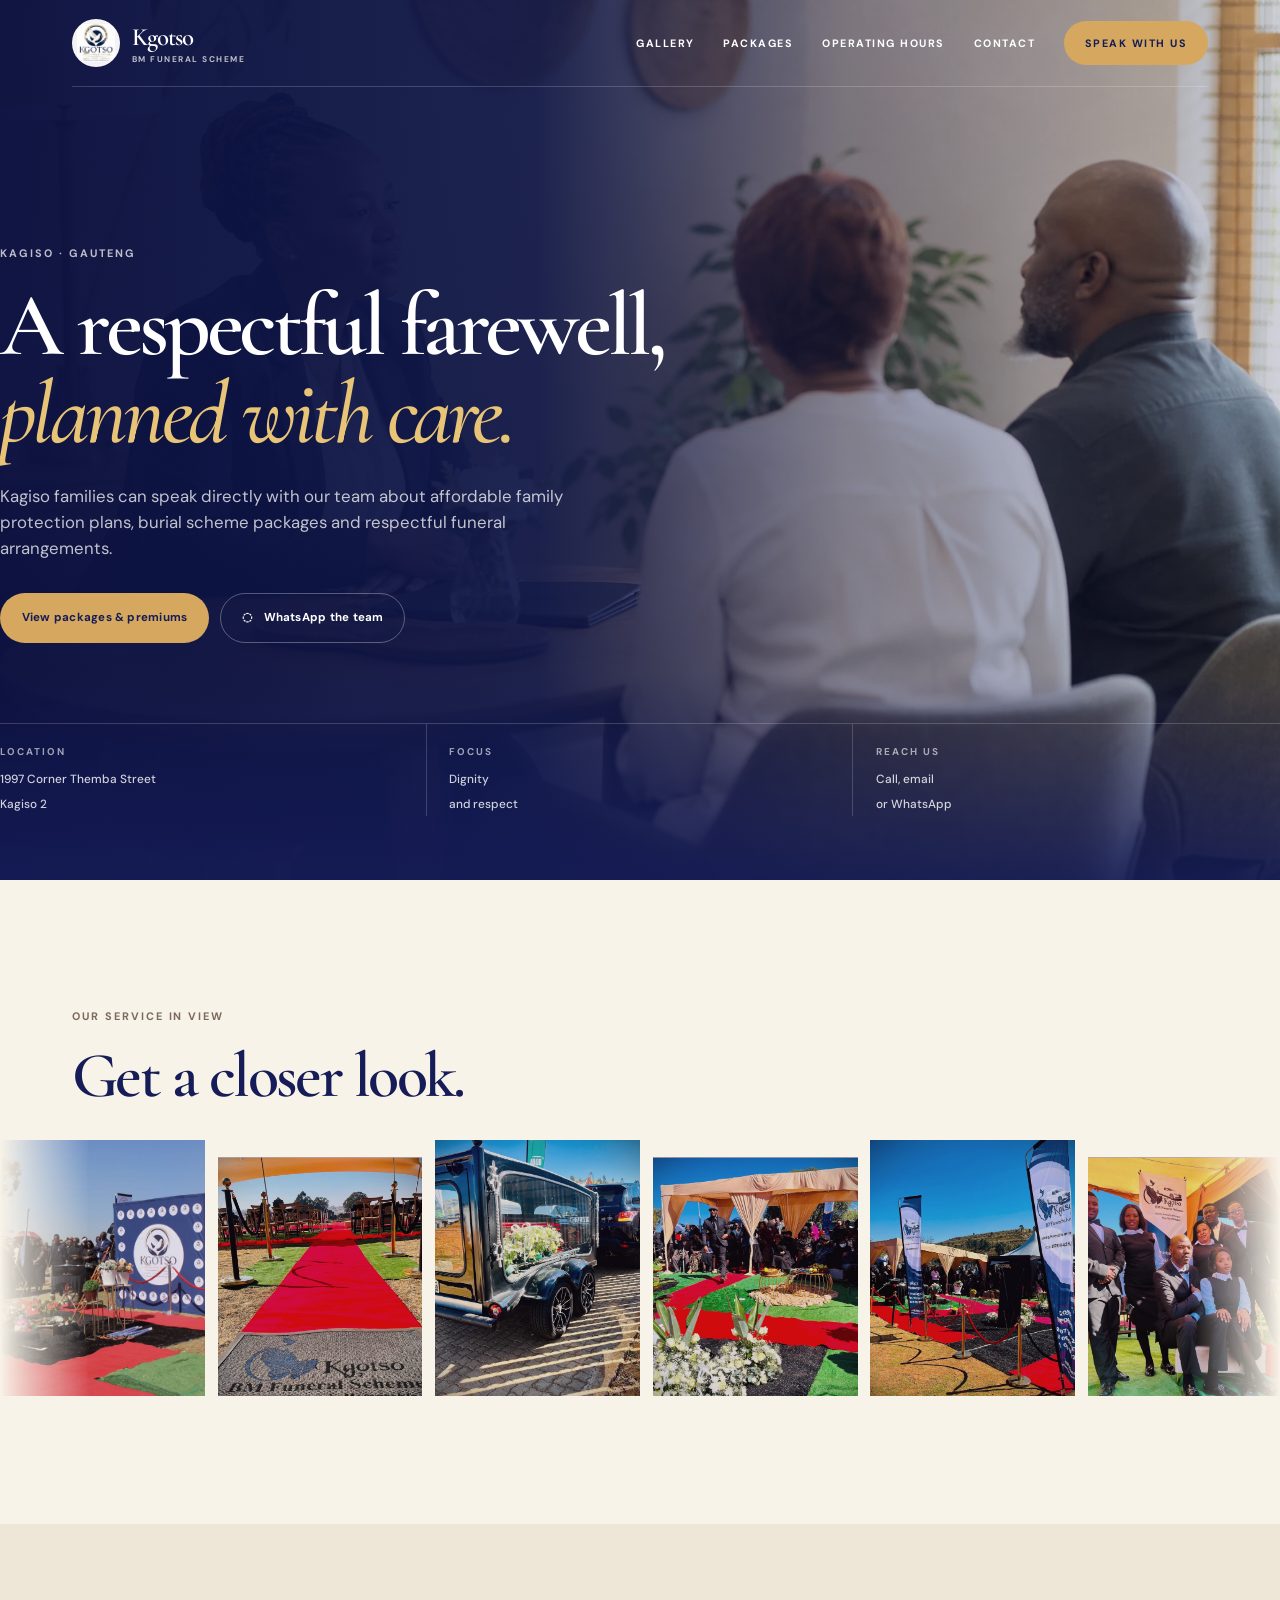
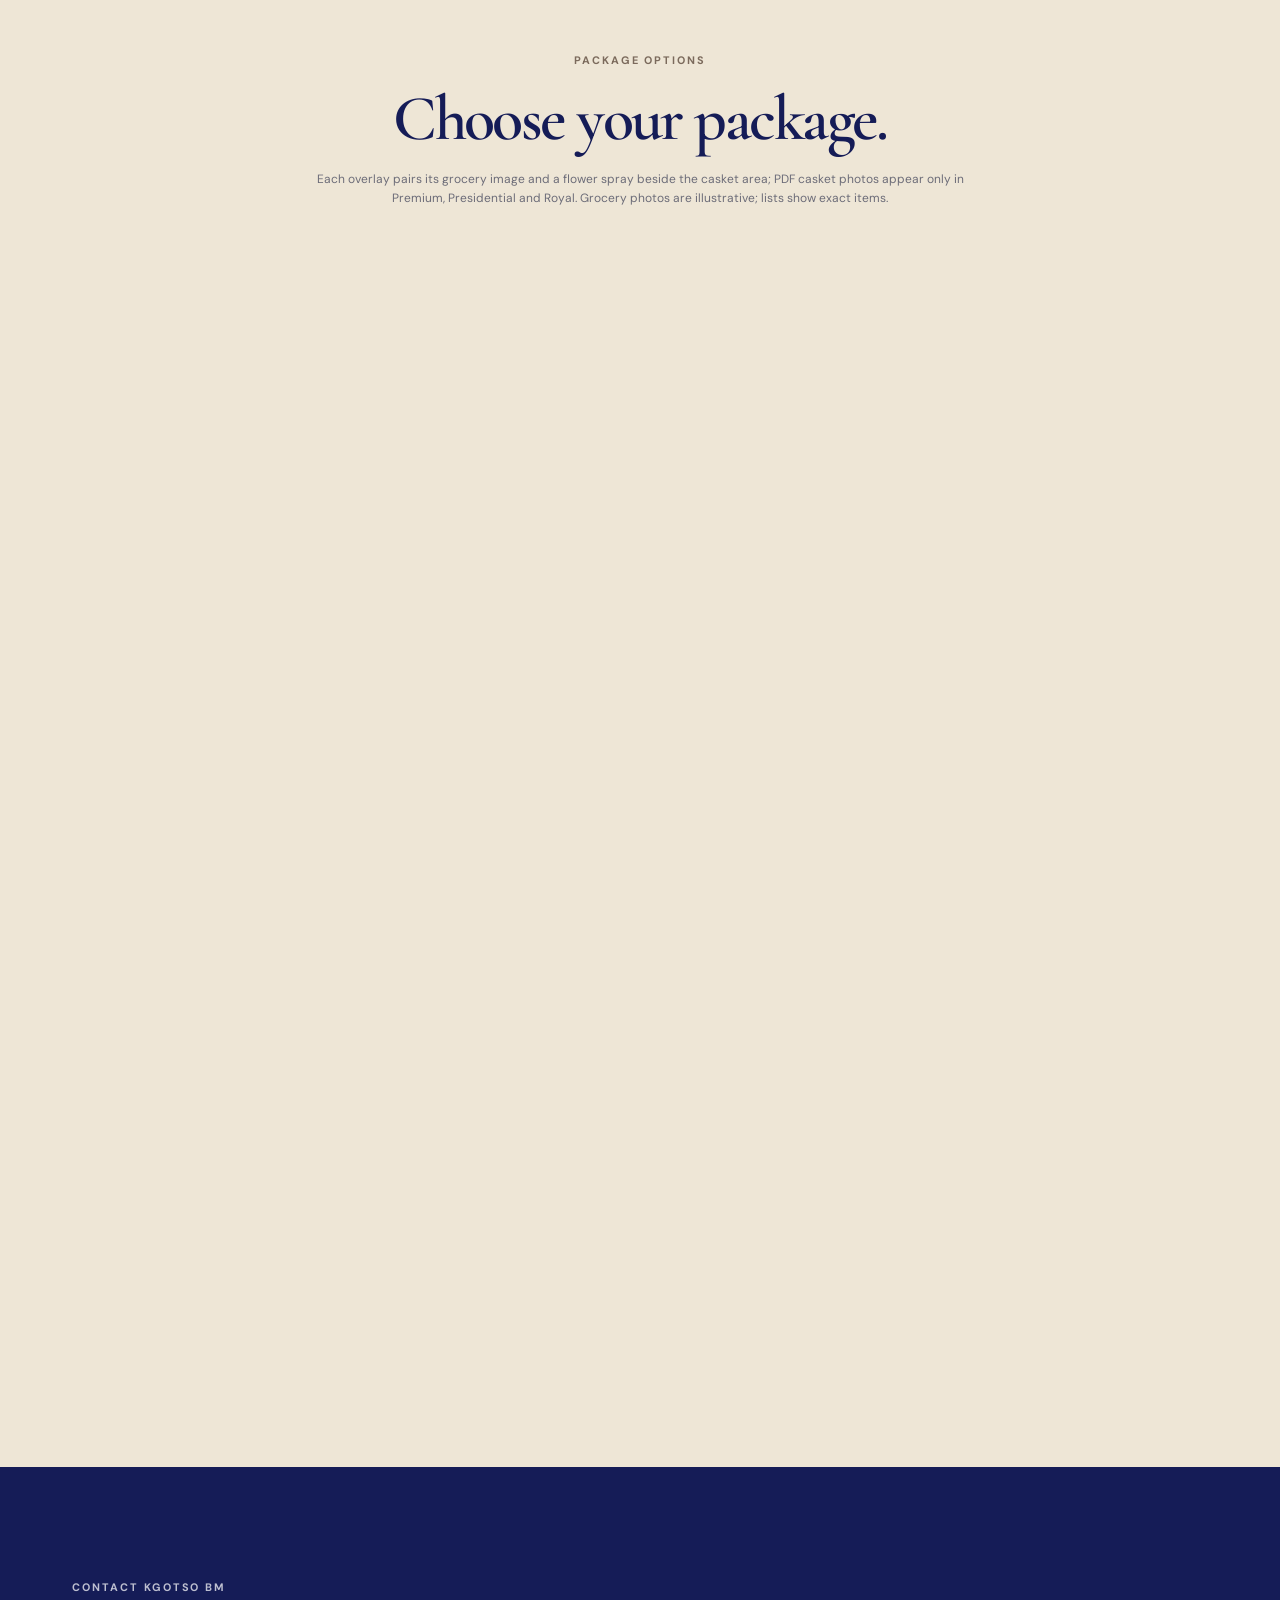
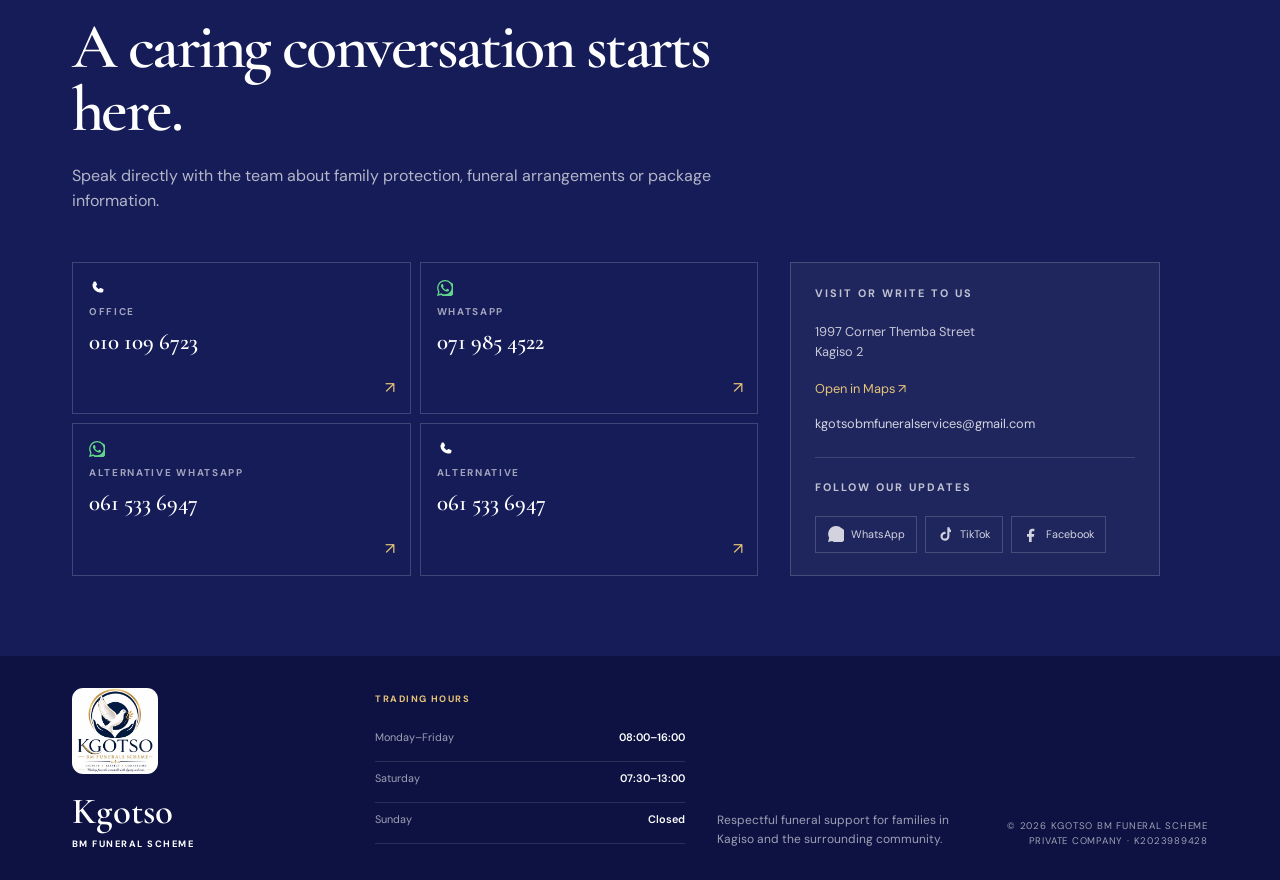
==== commit 1273816b: "Update Facebook link and slow package indicator beeps" ====
--- a/index.html
+++ b/index.html
@@ -129,7 +129,7 @@
                 <div class="plan-sheet-column"><p class="eyebrow">Plan details</p><div class="plan-sheet-meta"><div><span>Included coffin</span><strong id="overlay-plan-coffin">Flat lid coffin</strong></div><div><span>Cover</span><strong id="overlay-plan-cover">Main member, spouse and 5 children</strong></div><div><span>Waiting period</span><strong id="overlay-plan-waiting">6 months</strong></div><div><span>Included allowance</span><strong id="overlay-plan-note">R100 airtime and R100 data</strong></div><div><span>Grave fee</span><strong id="overlay-plan-gravefee">Included</strong></div></div><p class="eyebrow overlay-service-heading" id="overlay-service-heading">Included service items</p><ul class="plan-sheet-list" id="overlay-service-list"></ul></div>
                 <div class="plan-sheet-column plan-sheet-groceries"><p class="eyebrow">Grocery allocation</p><h4 id="overlay-grocery-title">Groceries included with Premium.</h4><p class="plan-sheet-image-note">Illustrative grocery photo; see the list for exact items and amounts.</p><div class="plan-sheet-grocery-content"><img id="overlay-grocery-image" src="assets/package-groceries/full-provisions.webp" alt="Rice, flour, maize meal, cooking oil, vegetables, beef and chicken representing this package's grocery allocation" loading="lazy" /><ul class="plan-sheet-list" id="overlay-grocery-list"></ul></div></div>
               </div>
-              <div class="plan-sheet-actions"><p>Ready to ask about this plan?</p><div><a class="button button-gold" href="https://wa.me/27719854522" target="_blank" rel="noreferrer">WhatsApp 071 985 4522 <span>↗</span></a><a class="button button-outline-dark" href="tel:+27615336947">Call 061 533 6947 <span>↗</span></a></div></div>
+              <div class="plan-sheet-actions"><p>Ready to ask about this plan?</p><div><a class="button button-gold" href="https://wa.me/27719854522" target="_blank" rel="noreferrer">WhatsApp 071 985 4522 <span>↗</span></a><a class="button button-outline-dark" href="https://wa.me/27615336947" target="_blank" rel="noreferrer">WhatsApp 061 533 6947 <span>↗</span></a></div></div>
             </section>
           </div>
         </div>
@@ -142,11 +142,12 @@
             <div class="contact-grid">
               <a class="contact-card contact-button" href="tel:+27101096723"><svg class="vendor-icon" viewBox="0 0 24 24" aria-hidden="true"><path d="M6.6 2.8 9 2.2c.6-.2 1.2.1 1.5.7l1.5 3.5c.2.5.1 1.1-.3 1.5L10.3 9c1 2.1 2.6 3.7 4.7 4.7l1.1-1.4c.4-.4 1-.6 1.5-.3l3.5 1.5c.6.3.9.9.7 1.5l-.6 2.4c-.2.8-1 1.4-1.8 1.4C10.4 18.8 5.2 13.6 5.2 6.6c0-.8.6-1.6 1.4-1.8Z" /></svg><span>Office</span><strong>010 109 6723</strong><b>↗</b></a>
               <a class="contact-card contact-card-whatsapp contact-button" href="https://wa.me/27719854522" target="_blank" rel="noreferrer"><svg class="vendor-icon" viewBox="0 0 24 24" aria-hidden="true"><path d="M20.5 3.5A11.8 11.8 0 0 0 12.05 0 11.9 11.9 0 0 0 1.73 17.76L.05 24l6.4-1.67A11.9 11.9 0 1 0 20.5 3.5Zm-8.45 18.06a9.85 9.85 0 0 1-5.02-1.37l-.36-.21-3.8.99 1.02-3.7-.23-.38A9.86 9.86 0 1 1 12.05 21.56Zm5.4-7.38c-.3-.15-1.77-.87-2.04-.97-.27-.1-.47-.15-.67.15-.2.3-.77.97-.95 1.17-.17.2-.35.22-.65.07-.3-.15-1.27-.47-2.42-1.5a9.08 9.08 0 0 1-1.67-2.07c-.17-.3-.02-.46.13-.61.13-.13.3-.35.45-.52.15-.17.2-.3.3-.5.1-.2.05-.37-.02-.52-.07-.15-.67-1.61-.92-2.2-.24-.58-.49-.5-.67-.51h-.57c-.2 0-.52.07-.79.37-.27.3-1.04 1.02-1.04 2.49s1.07 2.9 1.22 3.1c.15.2 2.1 3.21 5.08 4.5.71.31 1.27.5 1.7.64.72.23 1.37.2 1.89.12.58-.09 1.77-.72 2.02-1.42.25-.7.25-1.3.17-1.42-.07-.12-.27-.2-.57-.35Z" /></svg><span>WhatsApp</span><strong>071 985 4522</strong><b>↗</b></a>
+              <a class="contact-card contact-card-whatsapp contact-button" href="https://wa.me/27615336947" target="_blank" rel="noreferrer"><svg class="vendor-icon" viewBox="0 0 24 24" aria-hidden="true"><path d="M20.5 3.5A11.8 11.8 0 0 0 12.05 0 11.9 11.9 0 0 0 1.73 17.76L.05 24l6.4-1.67A11.9 11.9 0 1 0 20.5 3.5Zm-8.45 18.06a9.85 9.85 0 0 1-5.02-1.37l-.36-.21-3.8.99 1.02-3.7-.23-.38A9.86 9.86 0 1 1 12.05 21.56Zm5.4-7.38c-.3-.15-1.77-.87-2.04-.97-.27-.1-.47-.15-.67.15-.2.3-.77.97-.95 1.17-.17.2-.35.22-.65.07-.3-.15-1.27-.47-2.42-1.5a9.08 9.08 0 0 1-1.67-2.07c-.17-.3-.02-.46.13-.61.13-.13.3-.35.45-.52.15-.17.2-.3.3-.5.1-.2.05-.37-.02-.52-.07-.15-.67-1.61-.92-2.2-.24-.58-.49-.5-.67-.51h-.57c-.2 0-.52.07-.79.37-.27.3-1.04 1.02-1.04 2.49s1.07 2.9 1.22 3.1c.15.2 2.1 3.21 5.08 4.5.71.31 1.27.5 1.7.64.72.23 1.37.2 1.89.12.58-.09 1.77-.72 2.02-1.42.25-.7.25-1.3.17-1.42-.07-.12-.27-.2-.57-.35Z" /></svg><span>Alternative WhatsApp</span><strong>061 533 6947</strong><b>↗</b></a>
               <a class="contact-card contact-button" href="tel:+27615336947"><svg class="vendor-icon" viewBox="0 0 24 24" aria-hidden="true"><path d="M6.6 2.8 9 2.2c.6-.2 1.2.1 1.5.7l1.5 3.5c.2.5.1 1.1-.3 1.5L10.3 9c1 2.1 2.6 3.7 4.7 4.7l1.1-1.4c.4-.4 1-.6 1.5-.3l3.5 1.5c.6.3.9.9.7 1.5l-.6 2.4c-.2.8-1 1.4-1.8 1.4C10.4 18.8 5.2 13.6 5.2 6.6c0-.8.6-1.6 1.4-1.8Z" /></svg><span>Alternative</span><strong>061 533 6947</strong><b>↗</b></a>
             </div>
             <div class="contact-info-panel">
               <div class="contact-info-block"><p class="eyebrow">Visit or write to us</p><address>1997 Corner Themba Street<br />Kagiso 2</address><a class="text-link" href="https://www.google.com/maps/search/?api=1&query=1997+Corner+Themba+Street%2C+Kagiso+2" target="_blank" rel="noreferrer">Open in Maps ↗</a><a class="email-link" href="mailto:kgotsobmfuneralservices@gmail.com">kgotsobmfuneralservices@gmail.com</a></div>
-              <div class="contact-info-block"><p class="eyebrow">Follow our updates</p><div class="social-links"><a class="social-link" href="https://wa.me/27719854522" target="_blank" rel="noreferrer" aria-label="WhatsApp"><svg class="vendor-icon" viewBox="0 0 24 24" aria-hidden="true"><path d="M20.5 3.5A11.8 11.8 0 0 0 12.05 0 11.9 11.9 0 0 0 1.73 17.76L.05 24l6.4-1.67A11.9 11.9 0 1 0 20.5 3.5Z" /></svg><span>WhatsApp</span></a><a class="social-link" href="https://www.tiktok.com/" target="_blank" rel="noreferrer" aria-label="TikTok"><svg class="vendor-icon" viewBox="0 0 24 24" aria-hidden="true"><path d="M15.5 2h3.1c.2 1.7 1.1 3.2 2.4 4.2v3.1a8.5 8.5 0 0 1-2.4-.7v6.7a6.7 6.7 0 1 1-5.8-6.6v3.3a3.5 3.5 0 1 0 2.7 3.4V2Z" /></svg><span>TikTok</span></a><a class="social-link" href="https://www.facebook.com/61554770301833/" target="_blank" rel="noreferrer" aria-label="Facebook"><svg class="vendor-icon" viewBox="0 0 24 24" aria-hidden="true"><path d="M14 8h3V4h-3c-3.3 0-5 1.9-5 5v3H6v4h3v8h4v-8h3.3l.7-4H13V9c0-.7.3-1 1-1Z" /></svg><span>Facebook</span></a></div></div>
+              <div class="contact-info-block"><p class="eyebrow">Follow our updates</p><div class="social-links"><a class="social-link" href="https://wa.me/27719854522" target="_blank" rel="noreferrer" aria-label="WhatsApp"><svg class="vendor-icon" viewBox="0 0 24 24" aria-hidden="true"><path d="M20.5 3.5A11.8 11.8 0 0 0 12.05 0 11.9 11.9 0 0 0 1.73 17.76L.05 24l6.4-1.67A11.9 11.9 0 1 0 20.5 3.5Z" /></svg><span>WhatsApp</span></a><a class="social-link" href="https://www.tiktok.com/" target="_blank" rel="noreferrer" aria-label="TikTok"><svg class="vendor-icon" viewBox="0 0 24 24" aria-hidden="true"><path d="M15.5 2h3.1c.2 1.7 1.1 3.2 2.4 4.2v3.1a8.5 8.5 0 0 1-2.4-.7v6.7a6.7 6.7 0 1 1-5.8-6.6v3.3a3.5 3.5 0 1 0 2.7 3.4V2Z" /></svg><span>TikTok</span></a><a class="social-link" href="https://web.facebook.com/profile.php?id=61594921948589&sk=photos&_rdc=1&_rdr#" target="_blank" rel="noreferrer" aria-label="Facebook"><svg class="vendor-icon" viewBox="0 0 24 24" aria-hidden="true"><path d="M14 8h3V4h-3c-3.3 0-5 1.9-5 5v3H6v4h3v8h4v-8h3.3l.7-4H13V9c0-.7.3-1 1-1Z" /></svg><span>Facebook</span></a></div></div>
             </div>
           </div>
         </div>
--- a/styles.css
+++ b/styles.css
@@ -127,7 +127,7 @@
 .package-card.active .package-card-benefit { color: #a9efbd; }
 .package-card.active small { color: rgba(255,255,255,.67); }
 .package-card i { display: inline-flex; align-items: center; gap: .45rem; margin-top: auto; font-size: .58rem; font-style: normal; font-weight: 700; letter-spacing: .08em; text-transform: uppercase; }
-.package-card i::before { width: .5rem; height: .5rem; flex: 0 0 .5rem; border-radius: 50%; background: #22c55e; box-shadow: 0 0 .5rem rgba(34,197,94,.75); content: ""; animation: package-light-beep 1s steps(1, end) infinite; }
+.package-card i::before { width: .5rem; height: .5rem; flex: 0 0 .5rem; border-radius: 50%; background: #22c55e; box-shadow: 0 0 .5rem rgba(34,197,94,.75); content: ""; animation: package-light-beep 3s steps(1, end) infinite; }
 .plan-detail { display: grid; grid-template-columns: 1fr 1fr 1fr; margin-top: 1rem; background: var(--navy); color: #fff; }
 .plan-detail > div { padding: clamp(2rem, 4vw, 4rem); }
 .plan-detail > div + div { border-left: 1px solid rgba(255,255,255,.16); }
@@ -228,7 +228,7 @@
 .contact-heading h2 { color: #fff; }
 .contact-heading > p:not(.eyebrow) { color: rgba(255,255,255,.68); }
 .contact-layout { display: grid; grid-template-columns: minmax(0, 1.3fr) minmax(17rem, .7fr); gap: 2rem; align-items: stretch; margin-top: 3rem; max-width: 68rem; }
-.contact-grid { display: grid; grid-template-columns: repeat(3, minmax(0, 1fr)); gap: .55rem; }
+.contact-grid { display: grid; grid-template-columns: repeat(2, minmax(0, 1fr)); gap: .55rem; }
 .contact-card { position: relative; min-height: 5.8rem; padding: 1rem; border: 1px solid rgba(255,255,255,.18); transition: border-color .2s, background .2s, transform .2s; }
 .contact-card:hover { border-color: var(--gold); background: rgba(255,255,255,.05); }
 .contact-card:hover { transform: translateY(-2px); }
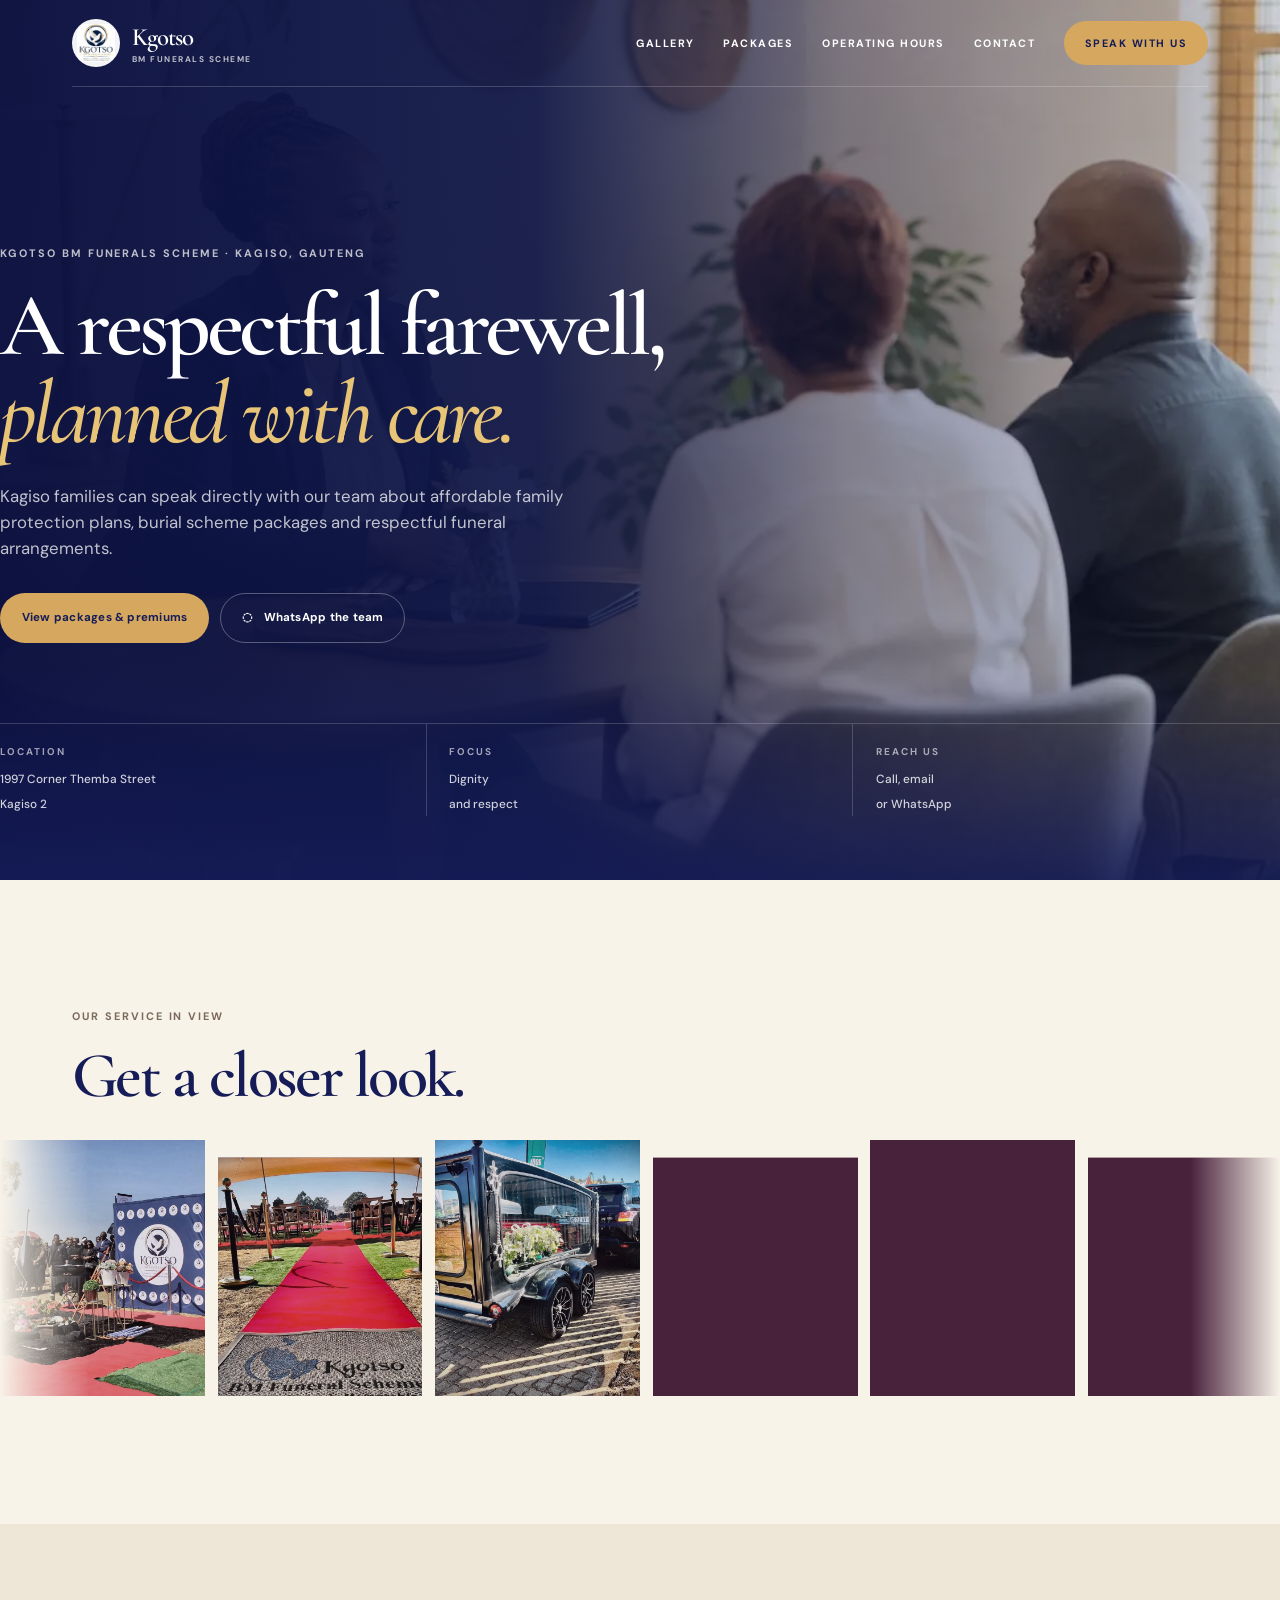
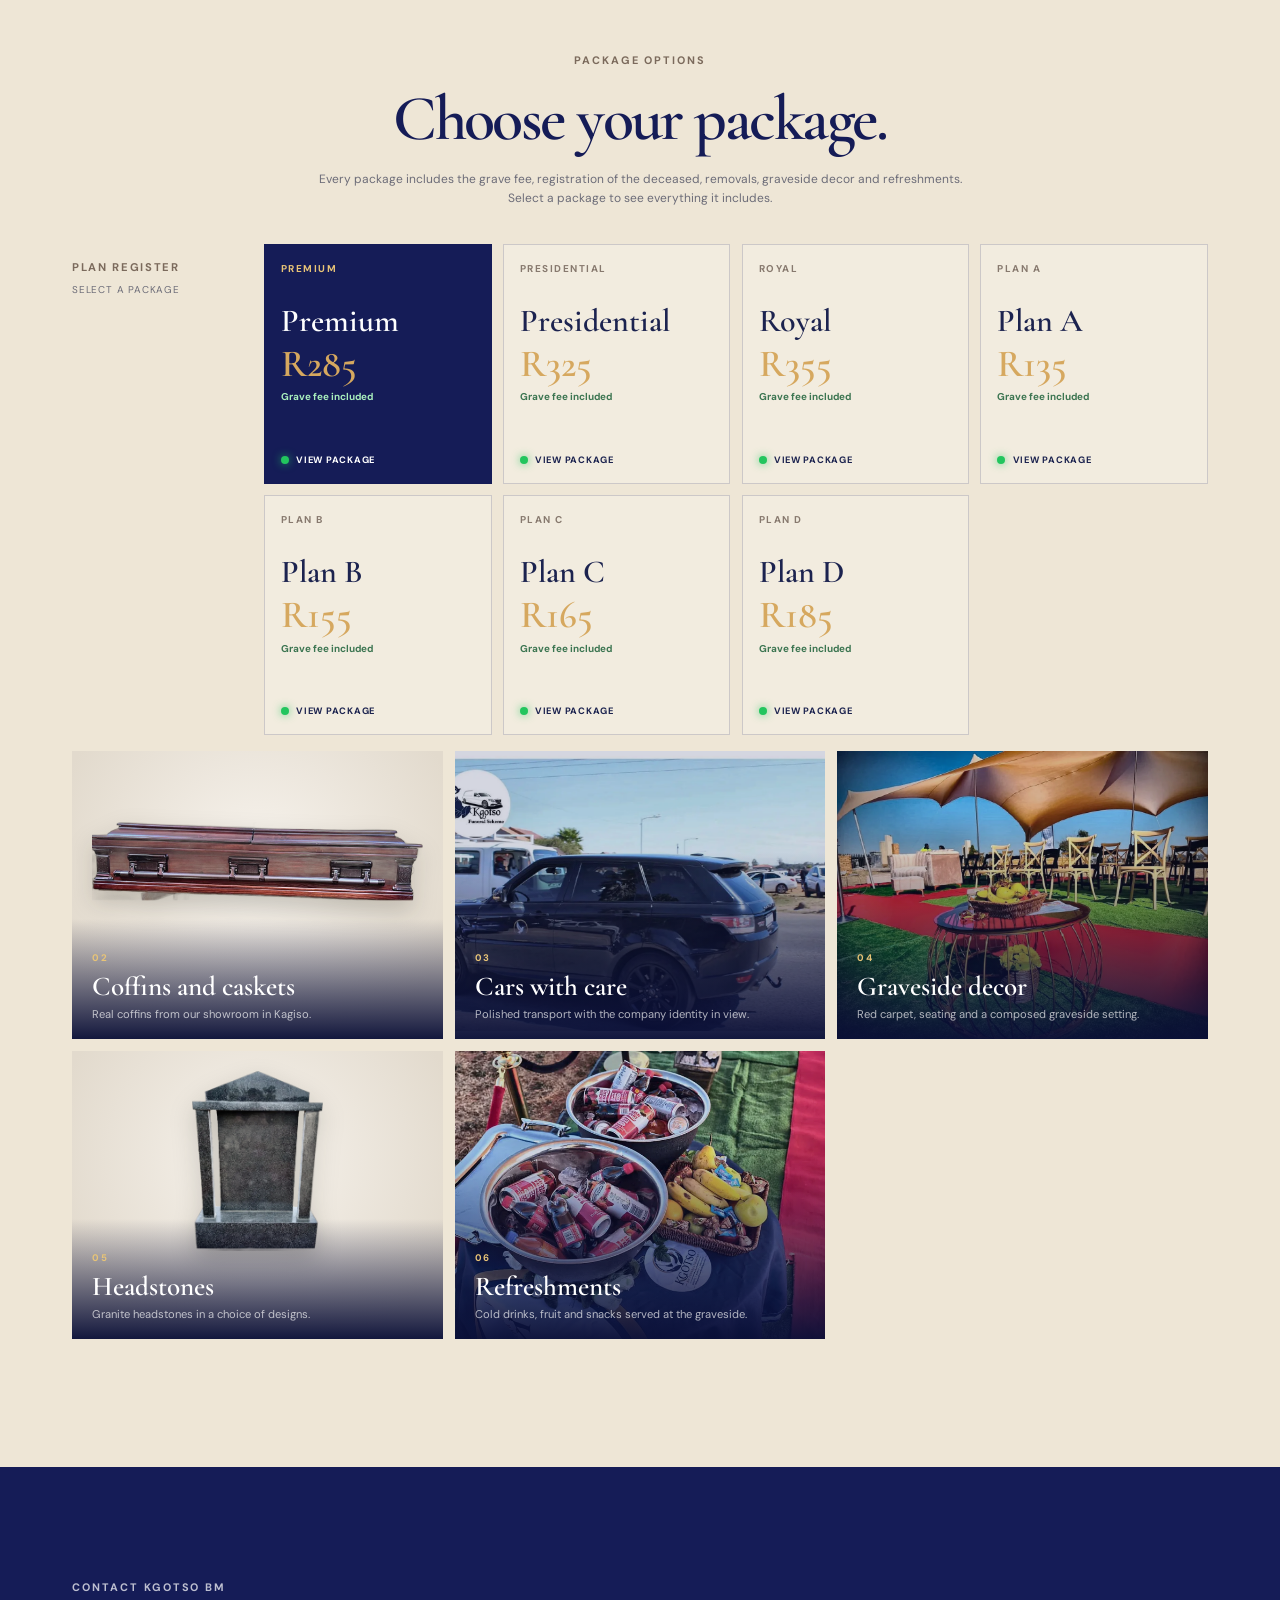
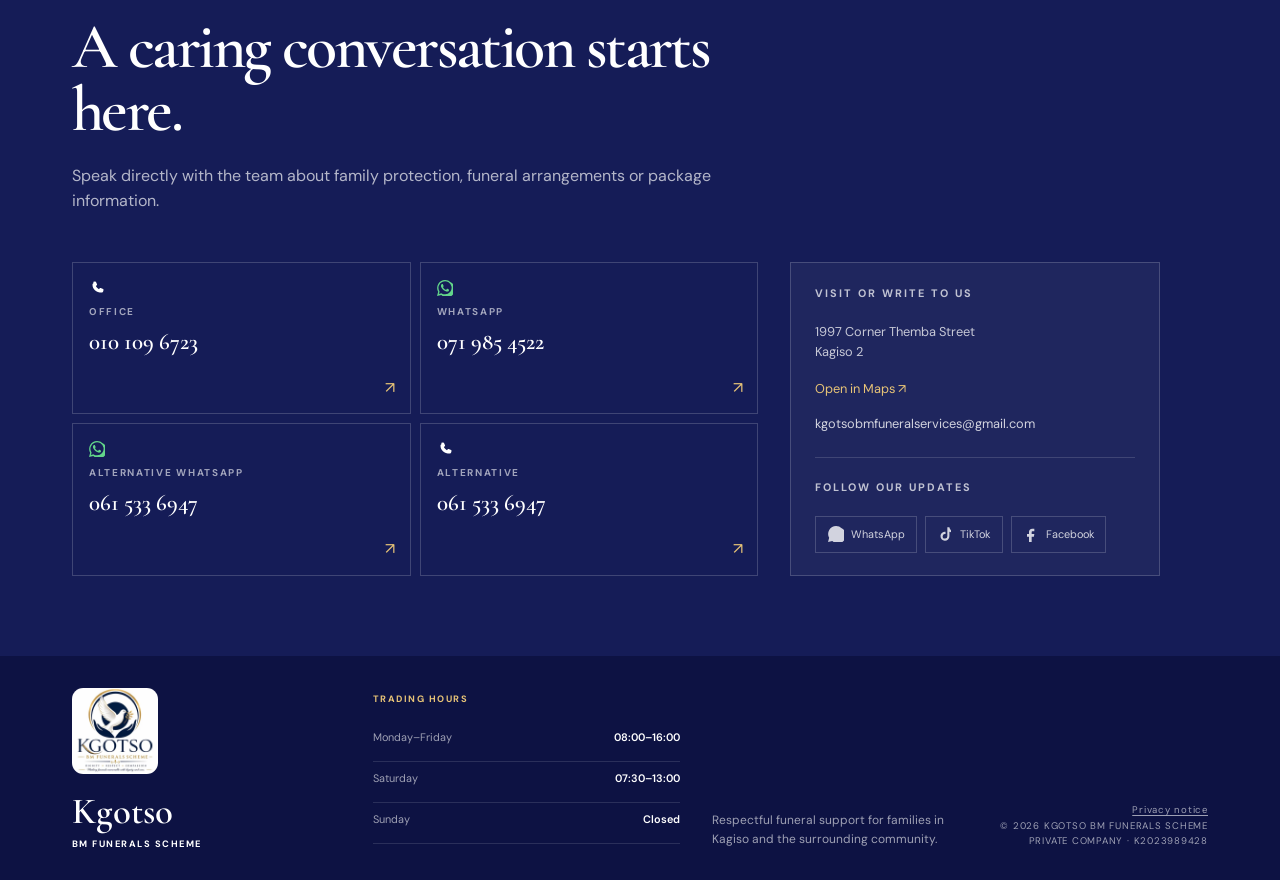
==== commit 8334afe7: "October updates: David's package changes, new name, real photos, speed and SEO - Name: Kgotso BM Fun" ====
--- a/index.html
+++ b/index.html
@@ -3,35 +3,73 @@
   <head>
     <meta charset="UTF-8" />
     <meta name="viewport" content="width=device-width, initial-scale=1.0" />
-    <meta name="description" content="Kgotso BM Funeral Scheme offers respectful guidance around family protection plans, burial scheme packages, and funeral arrangements in Kagiso, Gauteng." />
-    <meta name="keywords" content="funeral scheme Kagiso, funeral packages, burial plans, funeral services, funeral cover" />
+    <title>Kgotso BM Funerals Scheme | Funeral Packages in Kagiso, Gauteng</title>
+    <meta name="description" content="Funeral packages in Kagiso from R135 a month, with registration, removals, graveside decor and refreshments included. Call 010 109 6723." />
+    <link rel="canonical" href="https://kgotsobmfunerals.com/" />
     <meta name="theme-color" content="#151c57" />
-    <title>Kgotso BM Funeral Scheme | Kagiso, Gauteng</title>
-    <link rel="icon" type="image/jpeg" href="assets/pdf-gallery/page-007.jpg" />
+    <meta property="og:type" content="website" />
+    <meta property="og:site_name" content="Kgotso BM Funerals Scheme" />
+    <meta property="og:title" content="Kgotso BM Funerals Scheme | Kagiso, Gauteng" />
+    <meta property="og:description" content="Funeral packages with registration, removals, graveside setup and refreshments included. 1997 Corner Themba Street, Kagiso 2." />
+    <meta property="og:url" content="https://kgotsobmfunerals.com/" />
+    <meta property="og:image" content="https://kgotsobmfunerals.com/icon-512.png" />
+    <link rel="icon" href="/favicon.ico" sizes="any" />
+    <link rel="icon" type="image/png" sizes="32x32" href="/favicon-32.png" />
+    <link rel="icon" type="image/png" sizes="16x16" href="/favicon-16.png" />
+    <link rel="apple-touch-icon" href="/apple-touch-icon.png" />
+    <link rel="manifest" href="/site.webmanifest" />
     <link rel="preconnect" href="https://fonts.googleapis.com" />
     <link rel="preconnect" href="https://fonts.gstatic.com" crossorigin />
     <link href="https://fonts.googleapis.com/css2?family=Cormorant+Garamond:ital,wght@0,500;0,600;0,700;1,500;1,600&family=DM+Sans:wght@400;500;600;700&display=swap" rel="stylesheet" />
-    <link rel="preload" as="image" href="assets/package-carousel/kgotso-casket-1.jpg" />
-    <link rel="preload" as="image" href="assets/package-carousel/kgotso-casket-2.jpg" />
-    <link rel="preload" as="image" href="assets/package-carousel/kgotso-casket-3.jpg" />
-    <link rel="preload" as="image" href="assets/package-carousel/kgotso-car-1.jpg" />
-    <link rel="preload" as="image" href="assets/package-carousel/kgotso-car-2.jpg" />
-    <link rel="preload" as="image" href="assets/package-carousel/kgotso-car-3.jpg" />
-    <link rel="preload" as="image" href="assets/package-carousel/kgotso-car-4.jpg" />
-    <link rel="preload" as="image" href="assets/package-carousel/kgotso-cemetery-1.jpg" />
-    <link rel="preload" as="image" href="assets/package-carousel/kgotso-cemetery-2.jpg" />
-    <link rel="preload" as="image" href="assets/package-carousel/kgotso-cemetery-3.jpg" />
-    <link rel="preload" as="image" href="assets/package-carousel/kgotso-flower-1.jpg" />
-    <link rel="preload" as="image" href="assets/package-carousel/kgotso-flower-2.jpg" />
-    <link rel="preload" as="image" href="assets/package-carousel/kgotso-flower-3.jpg" />
-    <link rel="preload" as="image" href="assets/kgotso-branded-water-bottles.jpg" />
+    <link rel="preload" as="image" href="assets/img/site/kgotso-family-guidance.webp" fetchpriority="high" />
     <link rel="stylesheet" href="styles.css" />
+    <script type="application/ld+json">
+    {
+      "@context": "https://schema.org",
+      "@graph": [
+        {
+          "@type": "LocalBusiness",
+          "@id": "https://kgotsobmfunerals.com/#business",
+          "name": "Kgotso BM Funerals Scheme",
+          "alternateName": ["Kgotso BM Funerals", "Kgotso BM Funerals Scheme", "Kgotso Funerals"],
+          "description": "Funeral scheme and funeral services in Kagiso, Gauteng.",
+          "url": "https://kgotsobmfunerals.com/",
+          "logo": "https://kgotsobmfunerals.com/icon-512.png",
+          "image": "https://kgotsobmfunerals.com/icon-512.png",
+          "telephone": "+27101096723",
+          "email": "kgotsobmfuneralservices@gmail.com",
+          "address": {
+            "@type": "PostalAddress",
+            "streetAddress": "1997 Corner Themba Street",
+            "addressLocality": "Kagiso 2",
+            "addressRegion": "Gauteng",
+            "addressCountry": "ZA"
+          },
+          "openingHoursSpecification": [
+            {"@type": "OpeningHoursSpecification", "dayOfWeek": ["Monday", "Tuesday", "Wednesday", "Thursday", "Friday"], "opens": "08:00", "closes": "16:00"},
+            {"@type": "OpeningHoursSpecification", "dayOfWeek": "Saturday", "opens": "07:30", "closes": "13:00"}
+          ],
+          "sameAs": [
+            "https://web.facebook.com/profile.php?id=61594921948589",
+            "https://www.tiktok.com/@kgotso.bm.funeral"
+          ]
+        },
+        {
+          "@type": "WebSite",
+          "@id": "https://kgotsobmfunerals.com/#website",
+          "url": "https://kgotsobmfunerals.com/",
+          "name": "Kgotso BM Funerals Scheme",
+          "alternateName": "Kgotso BM Funerals"
+        }
+      ]
+    }
+    </script>
   </head>
   <body>
     <header class="site-header">
-      <a class="brand" href="#top" aria-label="Kgotso BM Funeral Scheme home">
-        <span class="brand-mark"><img src="assets/pdf-gallery/page-007.jpg" alt="Kgotso BM Funeral Scheme logo" /></span>
-        <span class="brand-copy"><strong>Kgotso</strong><small>BM Funeral Scheme</small></span>
+      <a class="brand" href="#top" aria-label="Kgotso BM Funerals Scheme home">
+        <span class="brand-mark"><img src="assets/img/site/logo.webp" width="180" height="180" alt="Kgotso BM Funerals Scheme logo" /></span>
+        <span class="brand-copy"><strong>Kgotso</strong><small>BM Funerals Scheme</small></span>
       </a>
       <nav class="desktop-nav" aria-label="Primary navigation">
         <a href="#gallery">Gallery</a>
@@ -52,11 +90,11 @@
 
     <main id="top">
       <section class="hero">
-        <img class="hero-image" src="assets/kgotso-family-guidance_46b5bb09.jpg" alt="A funeral coordinator offering quiet guidance to a family" />
+        <img class="hero-image" src="assets/img/site/kgotso-family-guidance.webp" fetchpriority="high" width="1200" height="800" alt="A funeral coordinator offering quiet guidance to a family" />
         <div class="hero-overlay"></div>
         <div class="hero-content page-width">
           <div class="hero-copy reveal">
-            <p class="eyebrow">Kagiso · Gauteng</p>
+            <p class="eyebrow">Kgotso BM Funerals Scheme · Kagiso, Gauteng</p>
             <h1>A respectful farewell,<br /><em>planned with care.</em></h1>
             <p class="hero-lede">Kagiso families can speak directly with our team about affordable family protection plans, burial scheme packages and respectful funeral arrangements.</p>
             <div class="hero-actions">
@@ -80,18 +118,18 @@
           </div>
           <div class="gallery-float" aria-label="Kgotso BM service moments">
             <div class="gallery-track">
-              <figure><img src="assets/pdf-gallery/page-000.jpg" alt="Memorial setting with floral details" /></figure>
-              <figure><img src="assets/pdf-gallery/page-001.jpg" alt="Prepared ceremony entrance" /></figure>
-              <figure><img src="assets/pdf-gallery/page-002.jpg" alt="Hearse and service vehicle" /></figure>
-              <figure><img src="assets/pdf-gallery/page-003.jpg" alt="Floral service arrangement" /></figure>
-              <figure><img src="assets/pdf-gallery/page-004.jpg" alt="Composed graveside setting" /></figure>
-              <figure><img src="assets/pdf-gallery/page-006.jpg" alt="Kgotso team beneath the service tent" /></figure>
-              <figure aria-hidden="true"><img src="assets/pdf-gallery/page-000.jpg" alt="Memorial setting with floral details at a Kgotso BM service" /></figure>
-              <figure aria-hidden="true"><img src="assets/pdf-gallery/page-001.jpg" alt="Prepared funeral ceremony entrance in Kagiso" /></figure>
-              <figure aria-hidden="true"><img src="assets/pdf-gallery/page-002.jpg" alt="Kgotso BM hearse and funeral service vehicle" /></figure>
-              <figure aria-hidden="true"><img src="assets/pdf-gallery/page-003.jpg" alt="Floral arrangement prepared for a funeral service" /></figure>
-              <figure aria-hidden="true"><img src="assets/pdf-gallery/page-004.jpg" alt="Composed graveside funeral setting with decor" /></figure>
-              <figure aria-hidden="true"><img src="assets/pdf-gallery/page-006.jpg" alt="Kgotso BM team beneath the funeral service tent" /></figure>
+              <figure><img loading="lazy" decoding="async" src="assets/img/site/page-000.webp" alt="Memorial setting with floral details" /></figure>
+              <figure><img loading="lazy" decoding="async" src="assets/img/site/page-001.webp" alt="Prepared ceremony entrance" /></figure>
+              <figure><img loading="lazy" decoding="async" src="assets/img/site/page-002.webp" alt="Hearse and service vehicle" /></figure>
+              <figure><img loading="lazy" decoding="async" src="assets/img/site/page-003.webp" alt="Floral service arrangement" /></figure>
+              <figure><img loading="lazy" decoding="async" src="assets/img/site/page-004.webp" alt="Composed graveside setting" /></figure>
+              <figure><img loading="lazy" decoding="async" src="assets/img/site/page-006.webp" alt="Kgotso team beneath the service tent" /></figure>
+              <figure aria-hidden="true"><img loading="lazy" decoding="async" src="assets/img/site/page-000.webp" alt="Memorial setting with floral details at a Kgotso BM service" /></figure>
+              <figure aria-hidden="true"><img loading="lazy" decoding="async" src="assets/img/site/page-001.webp" alt="Prepared funeral ceremony entrance in Kagiso" /></figure>
+              <figure aria-hidden="true"><img loading="lazy" decoding="async" src="assets/img/site/page-002.webp" alt="Kgotso BM hearse and funeral service vehicle" /></figure>
+              <figure aria-hidden="true"><img loading="lazy" decoding="async" src="assets/img/site/page-003.webp" alt="Floral arrangement prepared for a funeral service" /></figure>
+              <figure aria-hidden="true"><img loading="lazy" decoding="async" src="assets/img/site/page-004.webp" alt="Composed graveside funeral setting with decor" /></figure>
+              <figure aria-hidden="true"><img loading="lazy" decoding="async" src="assets/img/site/page-006.webp" alt="Kgotso BM team beneath the funeral service tent" /></figure>
             </div>
           </div>
         </div>
@@ -100,7 +138,7 @@
       <section id="packages" class="section packages-section">
         <div class="page-width">
           <div class="section-heading centered"><p class="eyebrow dark">Package options</p><h2>Choose your package.</h2></div>
-          <p class="package-image-note">Each overlay pairs its grocery image and a flower spray beside the casket area; PDF casket photos appear only in Premium, Presidential and Royal. Grocery photos are illustrative; lists show exact items.</p>
+          <p class="package-image-note">Every package includes the grave fee, registration of the deceased, removals, graveside decor and refreshments. Select a package to see everything it includes.</p>
           <div class="package-register">
             <div class="register-label"><span>Plan register</span><small>Select a package</small></div>
             <div class="package-cards">
@@ -114,20 +152,20 @@
             </div>
           </div>
           <div class="package-visual-grid" aria-label="Funeral service details">
-            <figure class="package-visual package-visual-casket" data-carousel="caskets"><div class="package-visual-slides"><img loading="eager" decoding="async" class="is-active" src="assets/package-carousel/kgotso-casket-1.jpg" alt="Classy dark wood funeral casket" /><img loading="eager" decoding="async" src="assets/package-carousel/kgotso-casket-2.jpg" alt="Classy ivory-lined funeral casket" /><img loading="eager" decoding="async" src="assets/package-carousel/kgotso-casket-3.jpg" alt="Classy mahogany funeral casket" /></div><figcaption><span>02</span><strong>Classy caskets</strong><small>Thoughtful options for a dignified farewell.</small></figcaption></figure>
-            <figure class="package-visual package-visual-cars" data-carousel="cars"><div class="package-visual-slides"><img loading="eager" decoding="async" class="is-active" src="assets/package-carousel/kgotso-car-1.jpg" alt="Kgotso service vehicle in black" /><img loading="eager" decoding="async" src="assets/package-carousel/kgotso-car-2.jpg" alt="Kgotso service vehicles ready for a funeral" /><img loading="eager" decoding="async" src="assets/package-carousel/kgotso-car-3.jpg" alt="Kgotso service cars arranged together" /><img loading="eager" decoding="async" src="assets/package-carousel/kgotso-car-4.jpg" alt="Kgotso hearse and service vehicle" /></div><figcaption><span>03</span><strong>Cars with care</strong><small>Polished transport with the company identity in view.</small></figcaption></figure>
-            <figure class="package-visual" data-carousel="cemetery"><div class="package-visual-slides"><img loading="eager" decoding="async" class="is-active" src="assets/package-carousel/kgotso-cemetery-1.jpg" alt="Cemetery service setting with red carpet and seating" /><img loading="eager" decoding="async" src="assets/package-carousel/kgotso-cemetery-2.jpg" alt="Cemetery service setting prepared for guests" /><img loading="eager" decoding="async" src="assets/package-carousel/kgotso-cemetery-3.jpg" alt="Graveside setting with canopy and red carpet" /></div><figcaption><span>04</span><strong>Cemetery decor</strong><small>Red carpet, flags and a composed graveside setting.</small></figcaption></figure>
-            <figure class="package-visual" data-carousel="flowers"><div class="package-visual-slides"><img loading="eager" decoding="async" class="is-active" src="assets/package-carousel/kgotso-flower-1.jpg" alt="White flower spray arranged with greenery" /><img loading="eager" decoding="async" src="assets/package-carousel/kgotso-flower-2.jpg" alt="White and blush flower spray" /><img loading="eager" decoding="async" src="assets/package-carousel/kgotso-flower-3.jpg" alt="White and plum funeral flower spray" /></div><figcaption><span>05</span><strong>Flower sprays</strong><small>Floral tributes that hold the moment beautifully.</small></figcaption></figure>
-            <figure class="package-visual package-visual-water" data-carousel="refreshments"><div class="package-visual-slides"><img loading="eager" decoding="async" class="is-active refreshment-view refreshment-view-wide" src="assets/kgotso-branded-water-bottles.jpg" alt="Kgotso-branded water bottles prepared for a service" /><img loading="eager" decoding="async" class="refreshment-view refreshment-view-bottles" src="assets/kgotso-branded-water-bottles.jpg" alt="Close view of Kgotso-branded refreshment bottles" /><img loading="eager" decoding="async" class="refreshment-view refreshment-view-setting" src="assets/kgotso-branded-water-bottles.jpg" alt="Branded refreshments arranged within the service setting" /></div><figcaption><span>06</span><strong>Branded refreshments</strong><small>Water bottles carrying the company identity.</small></figcaption></figure>
+            <figure class="package-visual package-visual-casket" data-carousel="coffins"><div class="package-visual-slides"><img loading="lazy" decoding="async" class="is-active" src="assets/img/coffins/coffin-mahogany-flat-lid.webp" alt="Mahogany flat lid coffin with metal handles" /><img loading="lazy" decoding="async" src="assets/img/coffins/coffin-light-wood-flat-lid.webp" alt="Light wood flat lid coffin with dark handles" /><img loading="lazy" decoding="async" src="assets/img/coffins/coffin-mahogany-tiered.webp" alt="Polished mahogany tiered coffin with gold handles" /><img loading="lazy" decoding="async" src="assets/img/coffins/coffin-wood-shaped.webp" alt="Shaped wooden coffin with carved dark handles" /></div><figcaption><span>02</span><strong>Coffins and caskets</strong><small>Real coffins from our showroom in Kagiso.</small></figcaption></figure>
+            <figure class="package-visual package-visual-cars" data-carousel="cars"><div class="package-visual-slides"><img loading="lazy" decoding="async" class="is-active" src="assets/img/site/kgotso-car-1.webp" alt="Kgotso service vehicle in black" /><img loading="lazy" decoding="async" src="assets/img/site/kgotso-car-2.webp" alt="Kgotso service vehicles ready for a funeral" /><img loading="lazy" decoding="async" src="assets/img/site/kgotso-car-3.webp" alt="Kgotso service cars arranged together" /><img loading="lazy" decoding="async" src="assets/img/site/kgotso-car-4.webp" alt="Kgotso hearse and service vehicle" /></div><figcaption><span>03</span><strong>Cars with care</strong><small>Polished transport with the company identity in view.</small></figcaption></figure>
+            <figure class="package-visual" data-carousel="cemetery"><div class="package-visual-slides"><img loading="lazy" decoding="async" class="is-active" src="assets/img/site/kgotso-cemetery-1.webp" alt="Graveside service setting with red carpet and seating" /><img loading="lazy" decoding="async" src="assets/img/site/kgotso-cemetery-2.webp" alt="Graveside setting prepared for guests" /><img loading="lazy" decoding="async" src="assets/img/site/kgotso-cemetery-3.webp" alt="Graveside setting with canopy and red carpet" /></div><figcaption><span>04</span><strong>Graveside decor</strong><small>Red carpet, seating and a composed graveside setting.</small></figcaption></figure>
+            <figure class="package-visual package-visual-headstones" data-carousel="headstones"><div class="package-visual-slides"><img loading="lazy" decoding="async" class="is-active" src="assets/img/headstones/headstone-pillared.webp" alt="Black granite headstone with pillars and a peaked top" /><img loading="lazy" decoding="async" src="assets/img/headstones/headstone-open-book.webp" alt="Black granite headstone with an engraved open book" /><img loading="lazy" decoding="async" src="assets/img/headstones/headstone-slanted-pillar.webp" alt="Granite headstone with a slanted side pillar and floral engraving" /></div><figcaption><span>05</span><strong>Headstones</strong><small>Granite headstones in a choice of designs.</small></figcaption></figure>
+            <figure class="package-visual" data-carousel="refreshments"><div class="package-visual-slides"><img loading="lazy" decoding="async" class="is-active" src="assets/img/refreshments/drinks-and-fruit-table.webp" alt="Drinks and fruit on a Kgotso-branded table" /><img loading="lazy" decoding="async" src="assets/img/refreshments/drinks-on-ice.webp" alt="Cold drinks served on ice at the graveside" /><img loading="lazy" decoding="async" src="assets/img/refreshments/fruit-basket.webp" alt="Basket of fresh fruit on a glass table" /><img loading="lazy" decoding="async" src="assets/img/refreshments/refreshment-station.webp" alt="Refreshment station with drinks bowl under the tent" /><img loading="lazy" decoding="async" src="assets/img/refreshments/snack-tray.webp" alt="Tray of fruit and snacks for guests" /></div><figcaption><span>06</span><strong>Refreshments</strong><small>Cold drinks, fruit and snacks served at the graveside.</small></figcaption></figure>
           </div>
             <div class="plan-overlay" id="plan-overlay" hidden aria-hidden="true">
               <div class="plan-overlay-backdrop" data-plan-close></div>
               <section class="plan-sheet" role="dialog" aria-modal="true" aria-labelledby="overlay-plan-name">
                 <button class="plan-close" id="plan-close" type="button" aria-label="Close plan details">×</button>
-              <div class="plan-sheet-header"><div class="plan-sheet-header-copy"><p class="eyebrow" id="overlay-plan-eyebrow">Refined protection</p><h3 id="overlay-plan-name">Premium</h3><p class="plan-sheet-price" id="overlay-plan-price">R285</p><p id="overlay-plan-description">Plan details appear here.</p></div><div class="plan-sheet-visuals" role="group" aria-label="Package images"><img class="plan-sheet-casket" id="overlay-plan-casket" src="assets/package-caskets/premium-transparent.png" alt="Premium package casket photo with a transparent background" /><img class="plan-sheet-visual-grocery" id="overlay-plan-grocery-visual" src="assets/package-groceries/full-provisions.webp" alt="Illustrative groceries included with Premium" loading="lazy" decoding="async" /><img class="plan-sheet-visual-flower" id="overlay-plan-flower-visual" src="assets/package-carousel/kgotso-flower-1.jpg" alt="White lily and rose funeral flower spray" loading="lazy" decoding="async" /></div></div>
+              <div class="plan-sheet-header"><div class="plan-sheet-header-copy"><p class="eyebrow" id="overlay-plan-eyebrow">Refined protection</p><h3 id="overlay-plan-name">Premium</h3><p class="plan-sheet-price" id="overlay-plan-price">R285</p><p id="overlay-plan-description">Plan details appear here.</p></div><div class="plan-sheet-visuals" role="group" aria-label="Package images"><img class="plan-sheet-casket" id="overlay-plan-casket" src="assets/img/site/premium-transparent.webp" alt="Premium package casket photo with a transparent background" /><img class="plan-sheet-visual-grocery" id="overlay-plan-grocery-visual" src="assets/img/site/full-provisions.webp" alt="Illustrative groceries included with Premium" loading="lazy" decoding="async" /><img class="plan-sheet-headstone" id="overlay-plan-headstone" alt="" loading="lazy" decoding="async" hidden /></div></div>
                 <div class="plan-sheet-grid">
-                <div class="plan-sheet-column"><p class="eyebrow">Plan details</p><div class="plan-sheet-meta"><div><span>Included coffin</span><strong id="overlay-plan-coffin">Flat lid coffin</strong></div><div><span>Cover</span><strong id="overlay-plan-cover">Main member, spouse and 5 children</strong></div><div><span>Waiting period</span><strong id="overlay-plan-waiting">6 months</strong></div><div><span>Included allowance</span><strong id="overlay-plan-note">R100 airtime and R100 data</strong></div><div><span>Grave fee</span><strong id="overlay-plan-gravefee">Included</strong></div></div><p class="eyebrow overlay-service-heading" id="overlay-service-heading">Included service items</p><ul class="plan-sheet-list" id="overlay-service-list"></ul></div>
-                <div class="plan-sheet-column plan-sheet-groceries"><p class="eyebrow">Grocery allocation</p><h4 id="overlay-grocery-title">Groceries included with Premium.</h4><p class="plan-sheet-image-note">Illustrative grocery photo; see the list for exact items and amounts.</p><div class="plan-sheet-grocery-content"><img id="overlay-grocery-image" src="assets/package-groceries/full-provisions.webp" alt="Rice, flour, maize meal, cooking oil, vegetables, beef and chicken representing this package's grocery allocation" loading="lazy" /><ul class="plan-sheet-list" id="overlay-grocery-list"></ul></div></div>
+                <div class="plan-sheet-column"><p class="eyebrow">Plan details</p><div class="plan-sheet-meta"><div><span>Included coffin</span><strong id="overlay-plan-coffin">Flat lid coffin</strong></div><div><span>Cover</span><strong id="overlay-plan-cover">Up to 8 members: 4 adults and 4 children</strong></div><div><span>Waiting period</span><strong id="overlay-plan-waiting">6 months</strong></div><div><span>Included allowance</span><strong id="overlay-plan-note">R100 airtime and R100 data</strong></div><div><span>Grave fee</span><strong id="overlay-plan-gravefee">Included</strong></div></div><p class="eyebrow overlay-service-heading" id="overlay-service-heading">Included service items</p><ul class="plan-sheet-list" id="overlay-service-list"></ul></div>
+                <div class="plan-sheet-column plan-sheet-groceries"><p class="eyebrow">Grocery allocation</p><h4 id="overlay-grocery-title">Groceries included with Premium.</h4><p class="plan-sheet-image-note">Illustrative grocery photo; see the list for exact items and amounts.</p><div class="plan-sheet-grocery-content"><img id="overlay-grocery-image" src="assets/img/site/full-provisions.webp" alt="Rice, flour, maize meal, cooking oil, vegetables, beef and chicken representing this package's grocery allocation" loading="lazy" /><ul class="plan-sheet-list" id="overlay-grocery-list"></ul></div></div>
               </div>
               <div class="plan-sheet-actions"><p>Ready to ask about this plan?</p><div><a class="button button-gold" href="https://wa.me/27719854522" target="_blank" rel="noreferrer">WhatsApp 071 985 4522 <span>↗</span></a><a class="button button-outline-dark" href="https://wa.me/27615336947" target="_blank" rel="noreferrer">WhatsApp 061 533 6947 <span>↗</span></a></div></div>
             </section>
@@ -147,17 +185,17 @@
             </div>
             <div class="contact-info-panel">
               <div class="contact-info-block"><p class="eyebrow">Visit or write to us</p><address>1997 Corner Themba Street<br />Kagiso 2</address><a class="text-link" href="https://www.google.com/maps/search/?api=1&query=1997+Corner+Themba+Street%2C+Kagiso+2" target="_blank" rel="noreferrer">Open in Maps ↗</a><a class="email-link" href="mailto:kgotsobmfuneralservices@gmail.com">kgotsobmfuneralservices@gmail.com</a></div>
-              <div class="contact-info-block"><p class="eyebrow">Follow our updates</p><div class="social-links"><a class="social-link" href="https://wa.me/27719854522" target="_blank" rel="noreferrer" aria-label="WhatsApp"><svg class="vendor-icon" viewBox="0 0 24 24" aria-hidden="true"><path d="M20.5 3.5A11.8 11.8 0 0 0 12.05 0 11.9 11.9 0 0 0 1.73 17.76L.05 24l6.4-1.67A11.9 11.9 0 1 0 20.5 3.5Z" /></svg><span>WhatsApp</span></a><a class="social-link" href="https://www.tiktok.com/" target="_blank" rel="noreferrer" aria-label="TikTok"><svg class="vendor-icon" viewBox="0 0 24 24" aria-hidden="true"><path d="M15.5 2h3.1c.2 1.7 1.1 3.2 2.4 4.2v3.1a8.5 8.5 0 0 1-2.4-.7v6.7a6.7 6.7 0 1 1-5.8-6.6v3.3a3.5 3.5 0 1 0 2.7 3.4V2Z" /></svg><span>TikTok</span></a><a class="social-link" href="https://web.facebook.com/profile.php?id=61594921948589&sk=photos&_rdc=1&_rdr#" target="_blank" rel="noreferrer" aria-label="Facebook"><svg class="vendor-icon" viewBox="0 0 24 24" aria-hidden="true"><path d="M14 8h3V4h-3c-3.3 0-5 1.9-5 5v3H6v4h3v8h4v-8h3.3l.7-4H13V9c0-.7.3-1 1-1Z" /></svg><span>Facebook</span></a></div></div>
+              <div class="contact-info-block"><p class="eyebrow">Follow our updates</p><div class="social-links"><a class="social-link" href="https://wa.me/27719854522" target="_blank" rel="noreferrer" aria-label="WhatsApp"><svg class="vendor-icon" viewBox="0 0 24 24" aria-hidden="true"><path d="M20.5 3.5A11.8 11.8 0 0 0 12.05 0 11.9 11.9 0 0 0 1.73 17.76L.05 24l6.4-1.67A11.9 11.9 0 1 0 20.5 3.5Z" /></svg><span>WhatsApp</span></a><a class="social-link" href="https://www.tiktok.com/@kgotso.bm.funeral" target="_blank" rel="noreferrer" aria-label="TikTok"><svg class="vendor-icon" viewBox="0 0 24 24" aria-hidden="true"><path d="M15.5 2h3.1c.2 1.7 1.1 3.2 2.4 4.2v3.1a8.5 8.5 0 0 1-2.4-.7v6.7a6.7 6.7 0 1 1-5.8-6.6v3.3a3.5 3.5 0 1 0 2.7 3.4V2Z" /></svg><span>TikTok</span></a><a class="social-link" href="https://web.facebook.com/profile.php?id=61594921948589&sk=photos&_rdc=1&_rdr#" target="_blank" rel="noreferrer" aria-label="Facebook"><svg class="vendor-icon" viewBox="0 0 24 24" aria-hidden="true"><path d="M14 8h3V4h-3c-3.3 0-5 1.9-5 5v3H6v4h3v8h4v-8h3.3l.7-4H13V9c0-.7.3-1 1-1Z" /></svg><span>Facebook</span></a></div></div>
             </div>
           </div>
         </div>
       </section>
     </main>
     <footer class="site-footer" id="hours">
-      <div class="footer-brand"><img src="assets/pdf-gallery/page-007.jpg" alt="Kgotso BM Funeral Scheme logo" /><strong>Kgotso</strong><span>BM Funeral Scheme</span></div>
+      <div class="footer-brand"><img src="assets/img/site/logo.webp" loading="lazy" width="180" height="180" alt="Kgotso BM Funerals Scheme logo" /><strong>Kgotso</strong><span>BM Funerals Scheme</span></div>
       <div class="footer-hours"><p>Trading hours</p><div><span>Monday–Friday</span><strong>08:00–16:00</strong></div><div><span>Saturday</span><strong>07:30–13:00</strong></div><div><span>Sunday</span><strong>Closed</strong></div></div>
       <p class="footer-summary">Respectful funeral support for families in Kagiso and the surrounding community.</p>
-      <small>© 2026 KGOTSO BM FUNERAL SCHEME<br />PRIVATE COMPANY · K2023989428</small>
+      <small><a href="/privacy.html">Privacy notice</a><br />© 2026 KGOTSO BM FUNERALS SCHEME<br />PRIVATE COMPANY · K2023989428</small>
     </footer>
     <script src="app.js" defer></script>
   </body>
--- a/styles.css
+++ b/styles.css
@@ -393,3 +393,14 @@
   .package-visual-slides img { transition: none; }
   .package-visual img { transition: none; }
 }
+
+/* Oct 2026 updates: real coffins/headstones on studio backgrounds, headstone slot in package panels */
+.package-visual-casket, .package-visual-headstones { background: radial-gradient(ellipse at 50% 38%, #f7f3ed 0%, #e2dacd 80%); }
+.package-visual-casket::after, .package-visual-headstones::after { inset: 58% 0 0; }
+.package-visual-casket .package-visual-slides img,
+.package-visual-headstones .package-visual-slides img { object-fit: contain; padding: 1.25rem 1.25rem 5.5rem; background: none; filter: drop-shadow(0 10px 12px rgba(20,16,10,.22)); }
+.package-visual-casket .package-visual-slides img.is-active,
+.package-visual-headstones .package-visual-slides img.is-active { opacity: 1; }
+.plan-sheet-visuals .plan-sheet-headstone { background: #ebe6de; object-fit: contain; }
+.plan-sheet-visuals:has(.plan-sheet-headstone[hidden]) .plan-sheet-visual-grocery { grid-column: 1 / -1; }
+.site-footer small a { color: inherit; text-decoration: underline; text-underline-offset: 2px; }
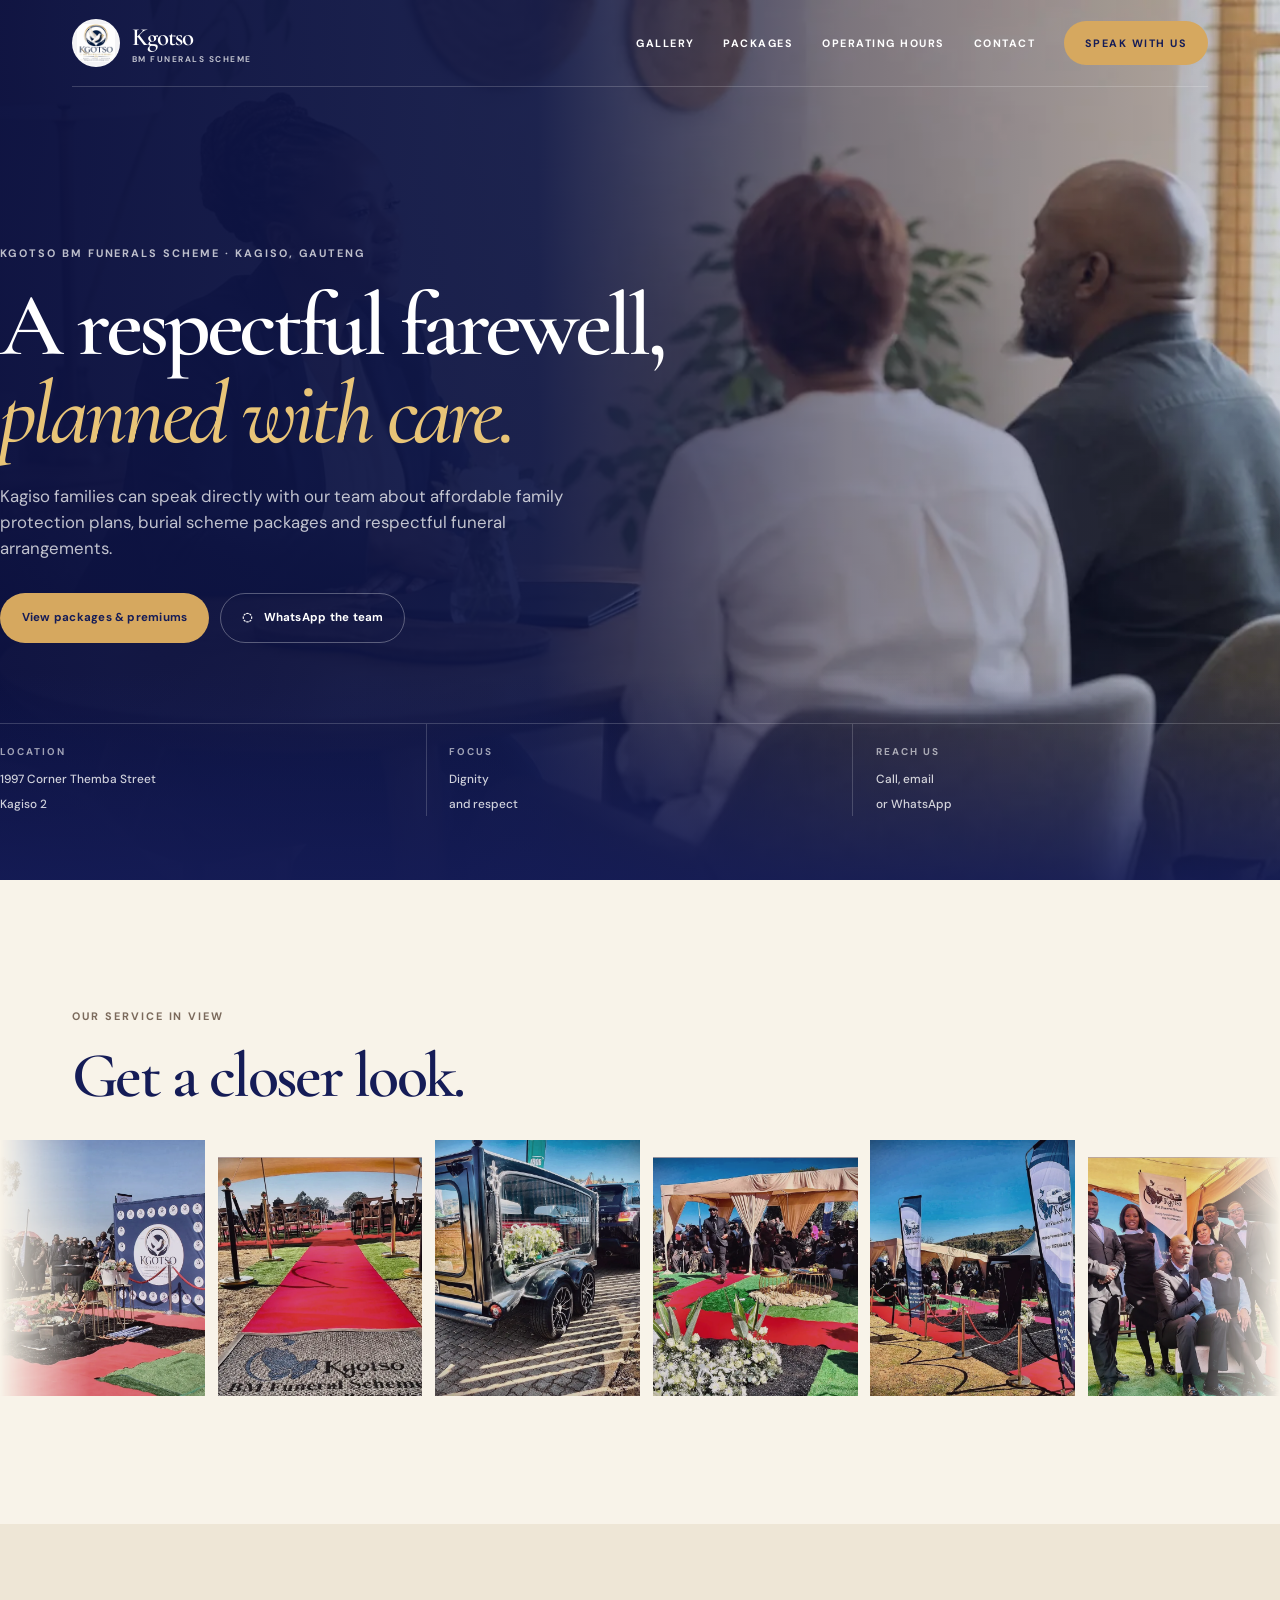
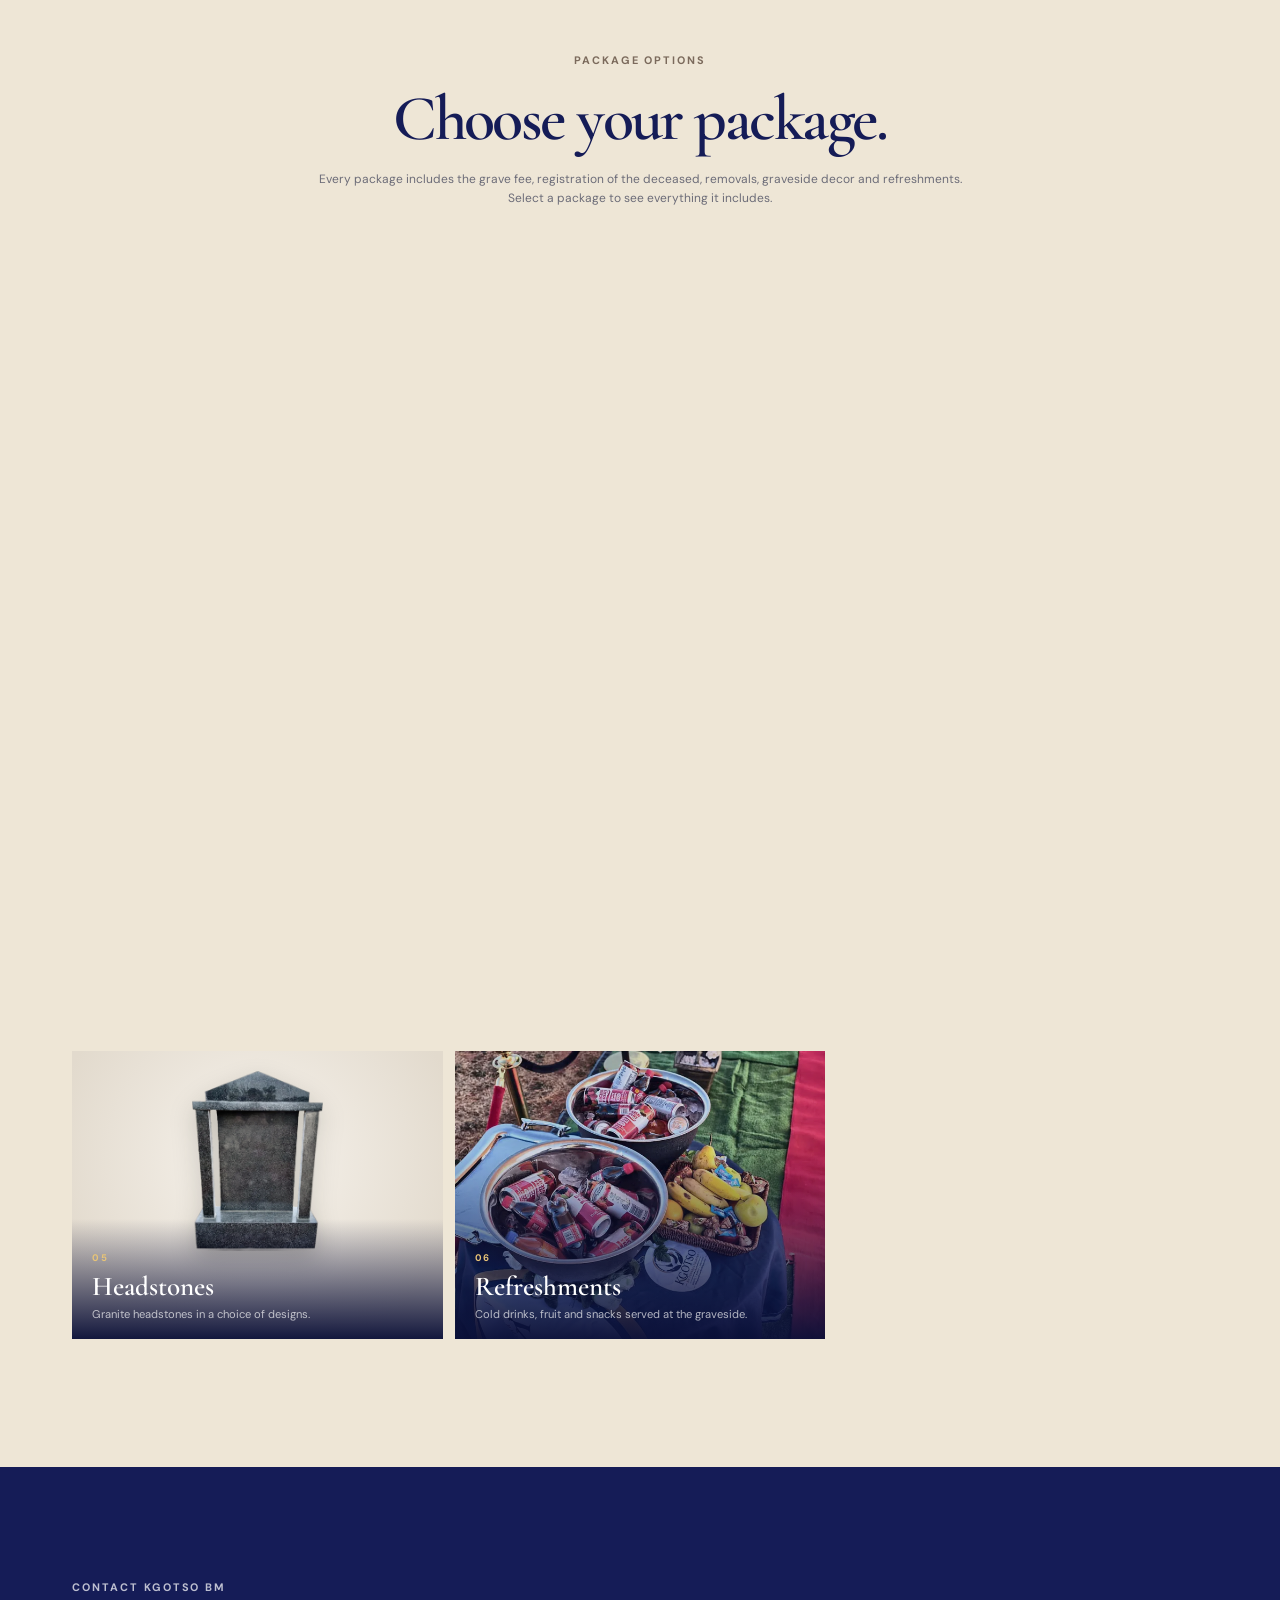
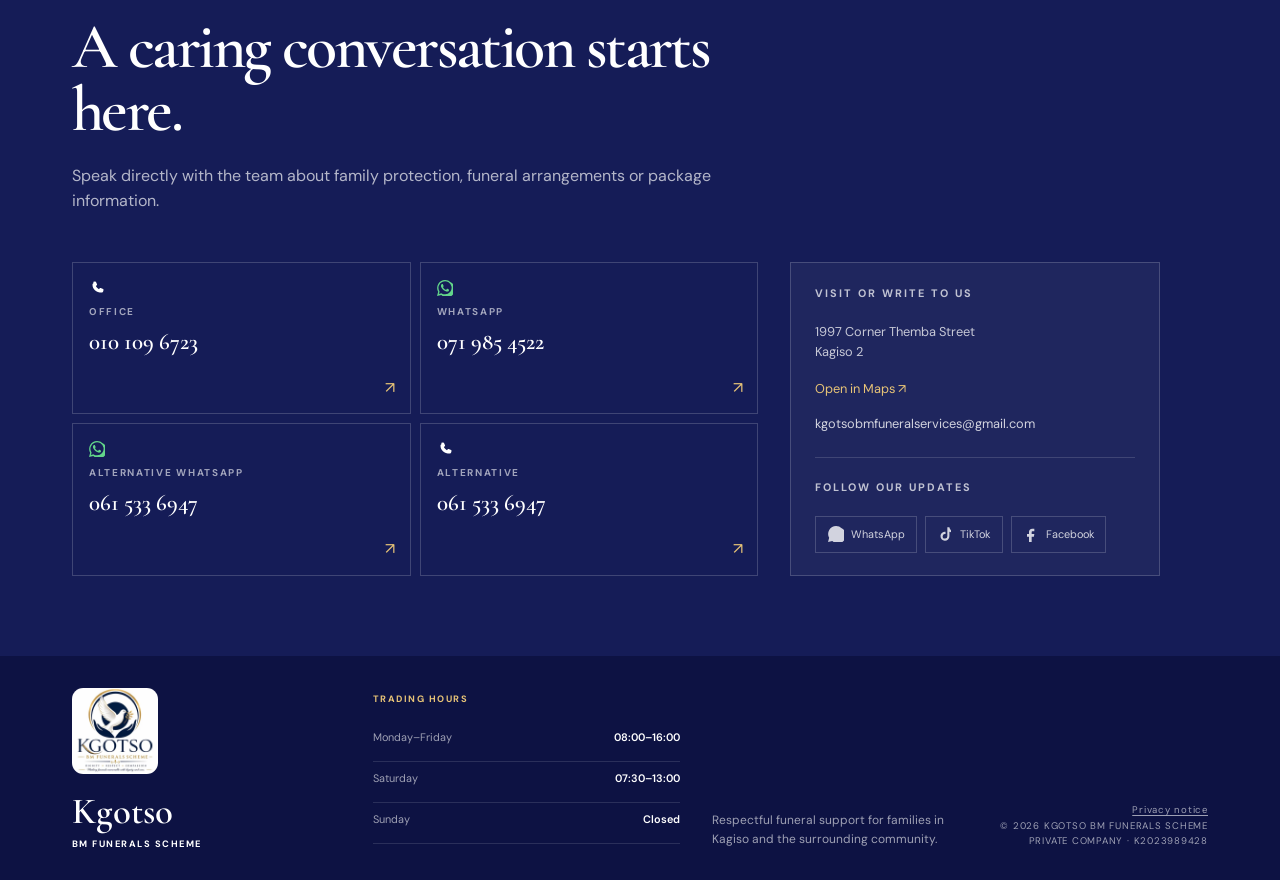
==== commit 5e4ce4a4: "Package panels: plan coffins and headstones instead of food photos - Coffin per plan matched to broc" ====
--- a/index.html
+++ b/index.html
@@ -162,10 +162,10 @@
               <div class="plan-overlay-backdrop" data-plan-close></div>
               <section class="plan-sheet" role="dialog" aria-modal="true" aria-labelledby="overlay-plan-name">
                 <button class="plan-close" id="plan-close" type="button" aria-label="Close plan details">×</button>
-              <div class="plan-sheet-header"><div class="plan-sheet-header-copy"><p class="eyebrow" id="overlay-plan-eyebrow">Refined protection</p><h3 id="overlay-plan-name">Premium</h3><p class="plan-sheet-price" id="overlay-plan-price">R285</p><p id="overlay-plan-description">Plan details appear here.</p></div><div class="plan-sheet-visuals" role="group" aria-label="Package images"><img class="plan-sheet-casket" id="overlay-plan-casket" src="assets/img/site/premium-transparent.webp" alt="Premium package casket photo with a transparent background" /><img class="plan-sheet-visual-grocery" id="overlay-plan-grocery-visual" src="assets/img/site/full-provisions.webp" alt="Illustrative groceries included with Premium" loading="lazy" decoding="async" /><img class="plan-sheet-headstone" id="overlay-plan-headstone" alt="" loading="lazy" decoding="async" hidden /></div></div>
+              <div class="plan-sheet-header"><div class="plan-sheet-header-copy"><p class="eyebrow" id="overlay-plan-eyebrow">Refined protection</p><h3 id="overlay-plan-name">Premium</h3><p class="plan-sheet-price" id="overlay-plan-price">R285</p><p id="overlay-plan-description">Plan details appear here.</p></div><div class="plan-sheet-visuals" role="group" aria-label="Package images"><img class="plan-sheet-casket" id="overlay-plan-casket" src="assets/img/plans/coffin-flat-lid.webp" alt="Flat lid coffin included with Premium" decoding="async" /><img class="plan-sheet-headstone" id="overlay-plan-headstone" src="assets/img/headstones/headstone-open-book.webp" alt="Headstone included with Premium" decoding="async" /></div></div>
                 <div class="plan-sheet-grid">
                 <div class="plan-sheet-column"><p class="eyebrow">Plan details</p><div class="plan-sheet-meta"><div><span>Included coffin</span><strong id="overlay-plan-coffin">Flat lid coffin</strong></div><div><span>Cover</span><strong id="overlay-plan-cover">Up to 8 members: 4 adults and 4 children</strong></div><div><span>Waiting period</span><strong id="overlay-plan-waiting">6 months</strong></div><div><span>Included allowance</span><strong id="overlay-plan-note">R100 airtime and R100 data</strong></div><div><span>Grave fee</span><strong id="overlay-plan-gravefee">Included</strong></div></div><p class="eyebrow overlay-service-heading" id="overlay-service-heading">Included service items</p><ul class="plan-sheet-list" id="overlay-service-list"></ul></div>
-                <div class="plan-sheet-column plan-sheet-groceries"><p class="eyebrow">Grocery allocation</p><h4 id="overlay-grocery-title">Groceries included with Premium.</h4><p class="plan-sheet-image-note">Illustrative grocery photo; see the list for exact items and amounts.</p><div class="plan-sheet-grocery-content"><img id="overlay-grocery-image" src="assets/img/site/full-provisions.webp" alt="Rice, flour, maize meal, cooking oil, vegetables, beef and chicken representing this package's grocery allocation" loading="lazy" /><ul class="plan-sheet-list" id="overlay-grocery-list"></ul></div></div>
+                <div class="plan-sheet-column plan-sheet-groceries"><p class="eyebrow">Grocery allocation</p><h4 id="overlay-grocery-title">Groceries included with Premium.</h4><div class="plan-sheet-grocery-content"><ul class="plan-sheet-list" id="overlay-grocery-list"></ul></div></div>
               </div>
               <div class="plan-sheet-actions"><p>Ready to ask about this plan?</p><div><a class="button button-gold" href="https://wa.me/27719854522" target="_blank" rel="noreferrer">WhatsApp 071 985 4522 <span>↗</span></a><a class="button button-outline-dark" href="https://wa.me/27615336947" target="_blank" rel="noreferrer">WhatsApp 061 533 6947 <span>↗</span></a></div></div>
             </section>
--- a/styles.css
+++ b/styles.css
@@ -401,6 +401,15 @@
 .package-visual-headstones .package-visual-slides img { object-fit: contain; padding: 1.25rem 1.25rem 5.5rem; background: none; filter: drop-shadow(0 10px 12px rgba(20,16,10,.22)); }
 .package-visual-casket .package-visual-slides img.is-active,
 .package-visual-headstones .package-visual-slides img.is-active { opacity: 1; }
-.plan-sheet-visuals .plan-sheet-headstone { background: #ebe6de; object-fit: contain; }
-.plan-sheet-visuals:has(.plan-sheet-headstone[hidden]) .plan-sheet-visual-grocery { grid-column: 1 / -1; }
+/* Package panel: plan coffin + headstone (top 3), no food photos */
+.plan-sheet-visuals { grid-template-columns: minmax(0, 1.55fr) minmax(0, 1fr); gap: 1rem; }
+.plan-sheet-visuals .plan-sheet-casket { grid-column: auto; height: 11rem; max-height: 11rem; filter: drop-shadow(0 12px 14px rgba(0,0,0,.35)); }
+.plan-sheet-visuals .plan-sheet-headstone { height: 11rem; background: none; object-fit: contain; filter: drop-shadow(0 12px 14px rgba(0,0,0,.35)); }
+.plan-sheet-visuals.no-headstone .plan-sheet-casket { grid-column: 1 / -1; height: 12rem; max-height: 12rem; }
+.plan-sheet-grocery-content { grid-template-columns: 1fr; }
+@media (max-width: 760px) {
+  .plan-sheet-visuals .plan-sheet-casket, .plan-sheet-visuals .plan-sheet-headstone { height: 8rem; max-height: 8rem; }
+  .plan-sheet-visuals.no-headstone .plan-sheet-casket { height: 9rem; max-height: 9rem; }
+  .plan-sheet-grocery-content { grid-template-columns: 1fr; }
+}
 .site-footer small a { color: inherit; text-decoration: underline; text-underline-offset: 2px; }
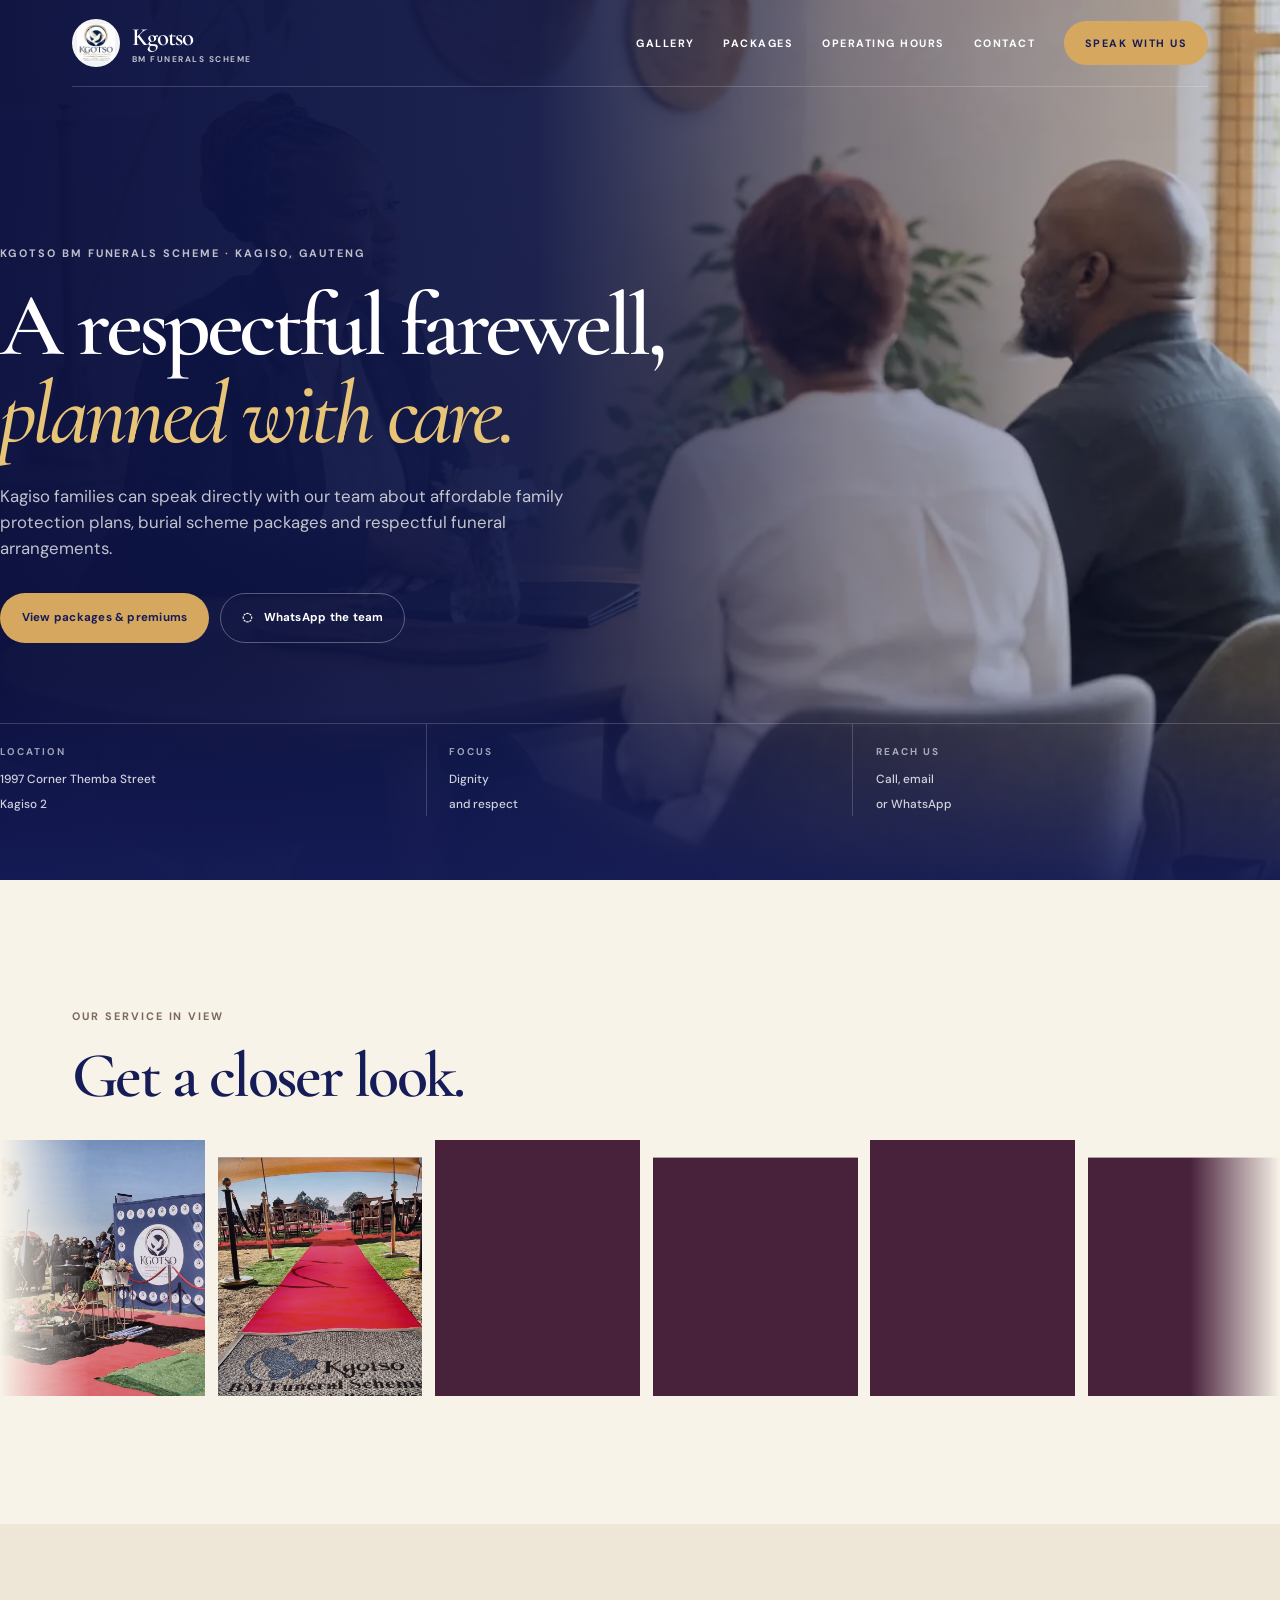
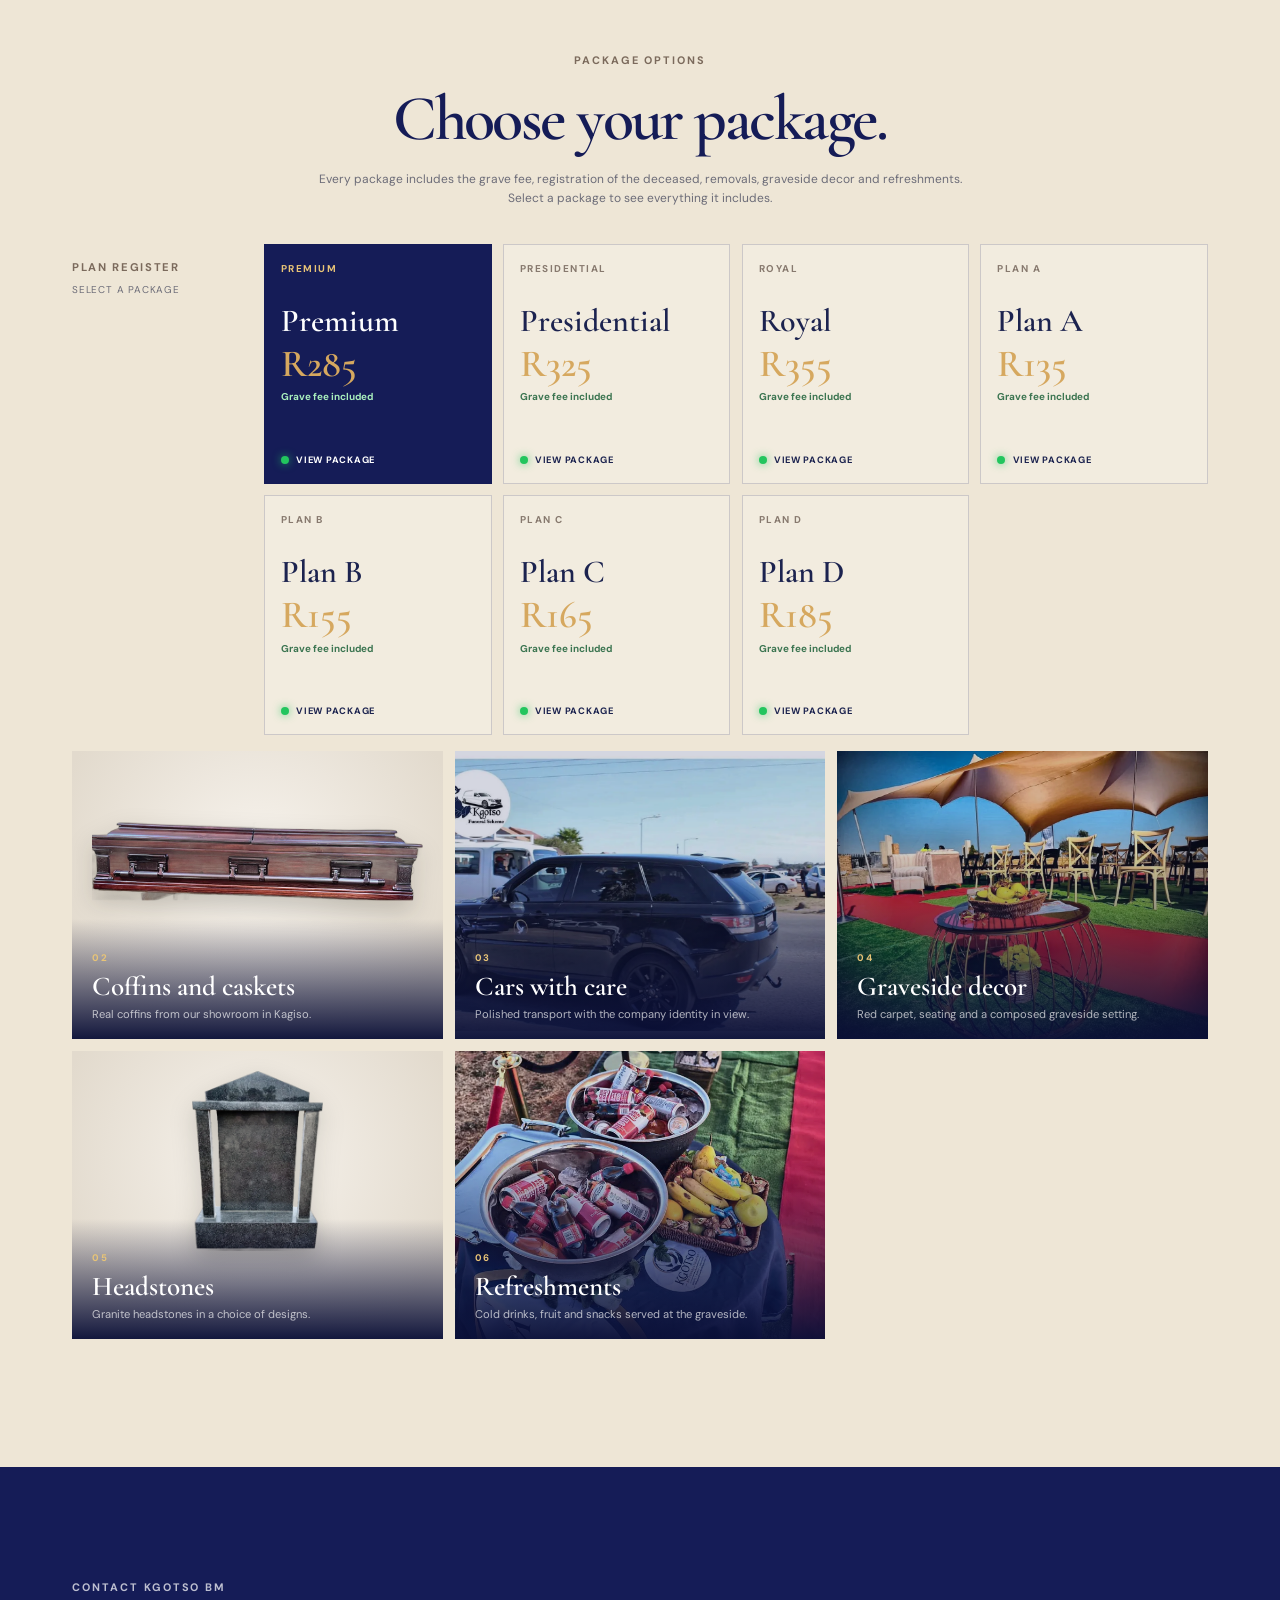
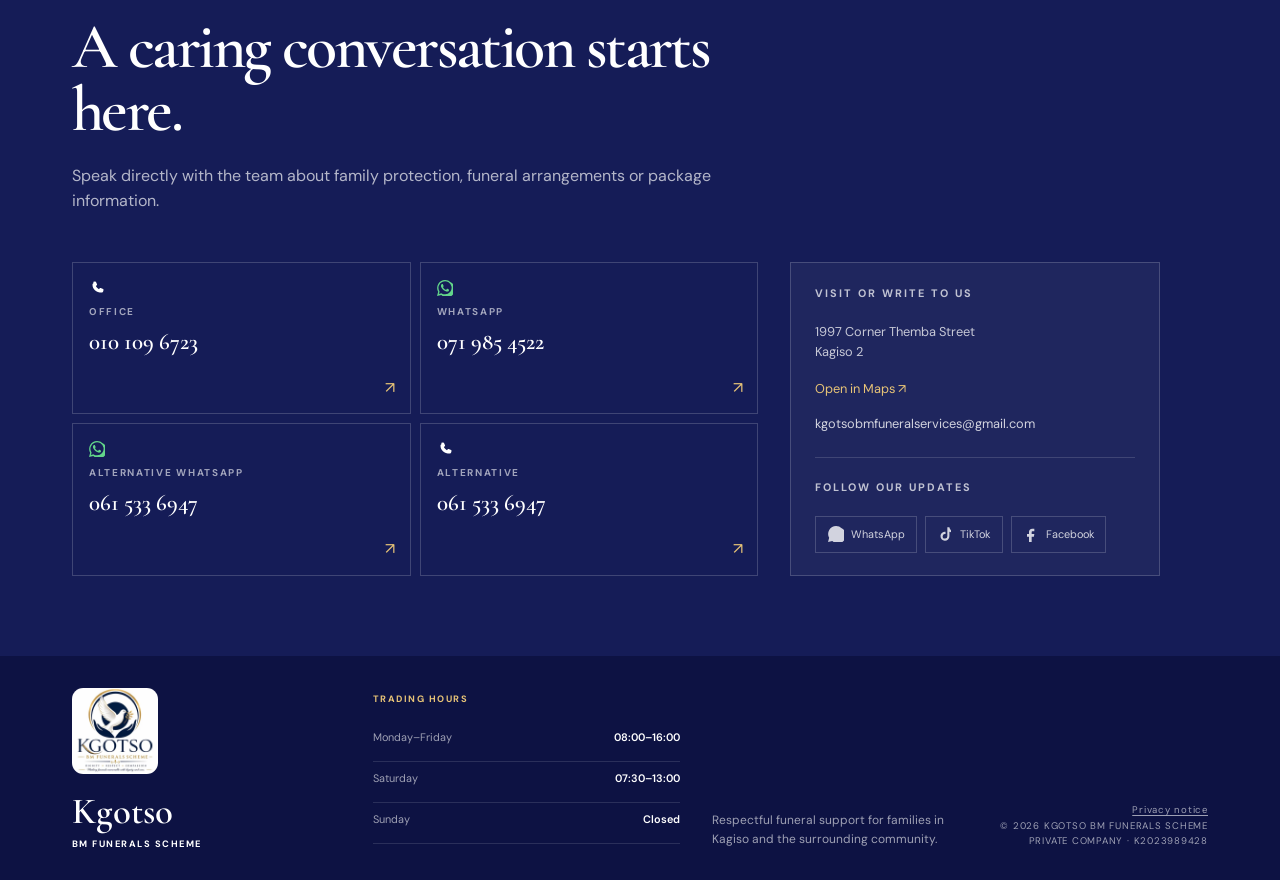
==== commit 1712751f: "Use the confirmed Facebook page link Co-Authored-By: Claude Opus 5.5 <noreply@anthropic.com> Claude-" ====
--- a/index.html
+++ b/index.html
@@ -50,7 +50,7 @@
             {"@type": "OpeningHoursSpecification", "dayOfWeek": "Saturday", "opens": "07:30", "closes": "13:00"}
           ],
           "sameAs": [
-            "https://web.facebook.com/profile.php?id=61594921948589",
+            "https://web.facebook.com/profile.php?id=61595772892689",
             "https://www.tiktok.com/@kgotso.bm.funeral"
           ]
         },
@@ -185,7 +185,7 @@
             </div>
             <div class="contact-info-panel">
               <div class="contact-info-block"><p class="eyebrow">Visit or write to us</p><address>1997 Corner Themba Street<br />Kagiso 2</address><a class="text-link" href="https://www.google.com/maps/search/?api=1&query=1997+Corner+Themba+Street%2C+Kagiso+2" target="_blank" rel="noreferrer">Open in Maps ↗</a><a class="email-link" href="mailto:kgotsobmfuneralservices@gmail.com">kgotsobmfuneralservices@gmail.com</a></div>
-              <div class="contact-info-block"><p class="eyebrow">Follow our updates</p><div class="social-links"><a class="social-link" href="https://wa.me/27719854522" target="_blank" rel="noreferrer" aria-label="WhatsApp"><svg class="vendor-icon" viewBox="0 0 24 24" aria-hidden="true"><path d="M20.5 3.5A11.8 11.8 0 0 0 12.05 0 11.9 11.9 0 0 0 1.73 17.76L.05 24l6.4-1.67A11.9 11.9 0 1 0 20.5 3.5Z" /></svg><span>WhatsApp</span></a><a class="social-link" href="https://www.tiktok.com/@kgotso.bm.funeral" target="_blank" rel="noreferrer" aria-label="TikTok"><svg class="vendor-icon" viewBox="0 0 24 24" aria-hidden="true"><path d="M15.5 2h3.1c.2 1.7 1.1 3.2 2.4 4.2v3.1a8.5 8.5 0 0 1-2.4-.7v6.7a6.7 6.7 0 1 1-5.8-6.6v3.3a3.5 3.5 0 1 0 2.7 3.4V2Z" /></svg><span>TikTok</span></a><a class="social-link" href="https://web.facebook.com/profile.php?id=61594921948589&sk=photos&_rdc=1&_rdr#" target="_blank" rel="noreferrer" aria-label="Facebook"><svg class="vendor-icon" viewBox="0 0 24 24" aria-hidden="true"><path d="M14 8h3V4h-3c-3.3 0-5 1.9-5 5v3H6v4h3v8h4v-8h3.3l.7-4H13V9c0-.7.3-1 1-1Z" /></svg><span>Facebook</span></a></div></div>
+              <div class="contact-info-block"><p class="eyebrow">Follow our updates</p><div class="social-links"><a class="social-link" href="https://wa.me/27719854522" target="_blank" rel="noreferrer" aria-label="WhatsApp"><svg class="vendor-icon" viewBox="0 0 24 24" aria-hidden="true"><path d="M20.5 3.5A11.8 11.8 0 0 0 12.05 0 11.9 11.9 0 0 0 1.73 17.76L.05 24l6.4-1.67A11.9 11.9 0 1 0 20.5 3.5Z" /></svg><span>WhatsApp</span></a><a class="social-link" href="https://www.tiktok.com/@kgotso.bm.funeral" target="_blank" rel="noreferrer" aria-label="TikTok"><svg class="vendor-icon" viewBox="0 0 24 24" aria-hidden="true"><path d="M15.5 2h3.1c.2 1.7 1.1 3.2 2.4 4.2v3.1a8.5 8.5 0 0 1-2.4-.7v6.7a6.7 6.7 0 1 1-5.8-6.6v3.3a3.5 3.5 0 1 0 2.7 3.4V2Z" /></svg><span>TikTok</span></a><a class="social-link" href="https://web.facebook.com/profile.php?id=61595772892689" target="_blank" rel="noreferrer" aria-label="Facebook"><svg class="vendor-icon" viewBox="0 0 24 24" aria-hidden="true"><path d="M14 8h3V4h-3c-3.3 0-5 1.9-5 5v3H6v4h3v8h4v-8h3.3l.7-4H13V9c0-.7.3-1 1-1Z" /></svg><span>Facebook</span></a></div></div>
             </div>
           </div>
         </div>
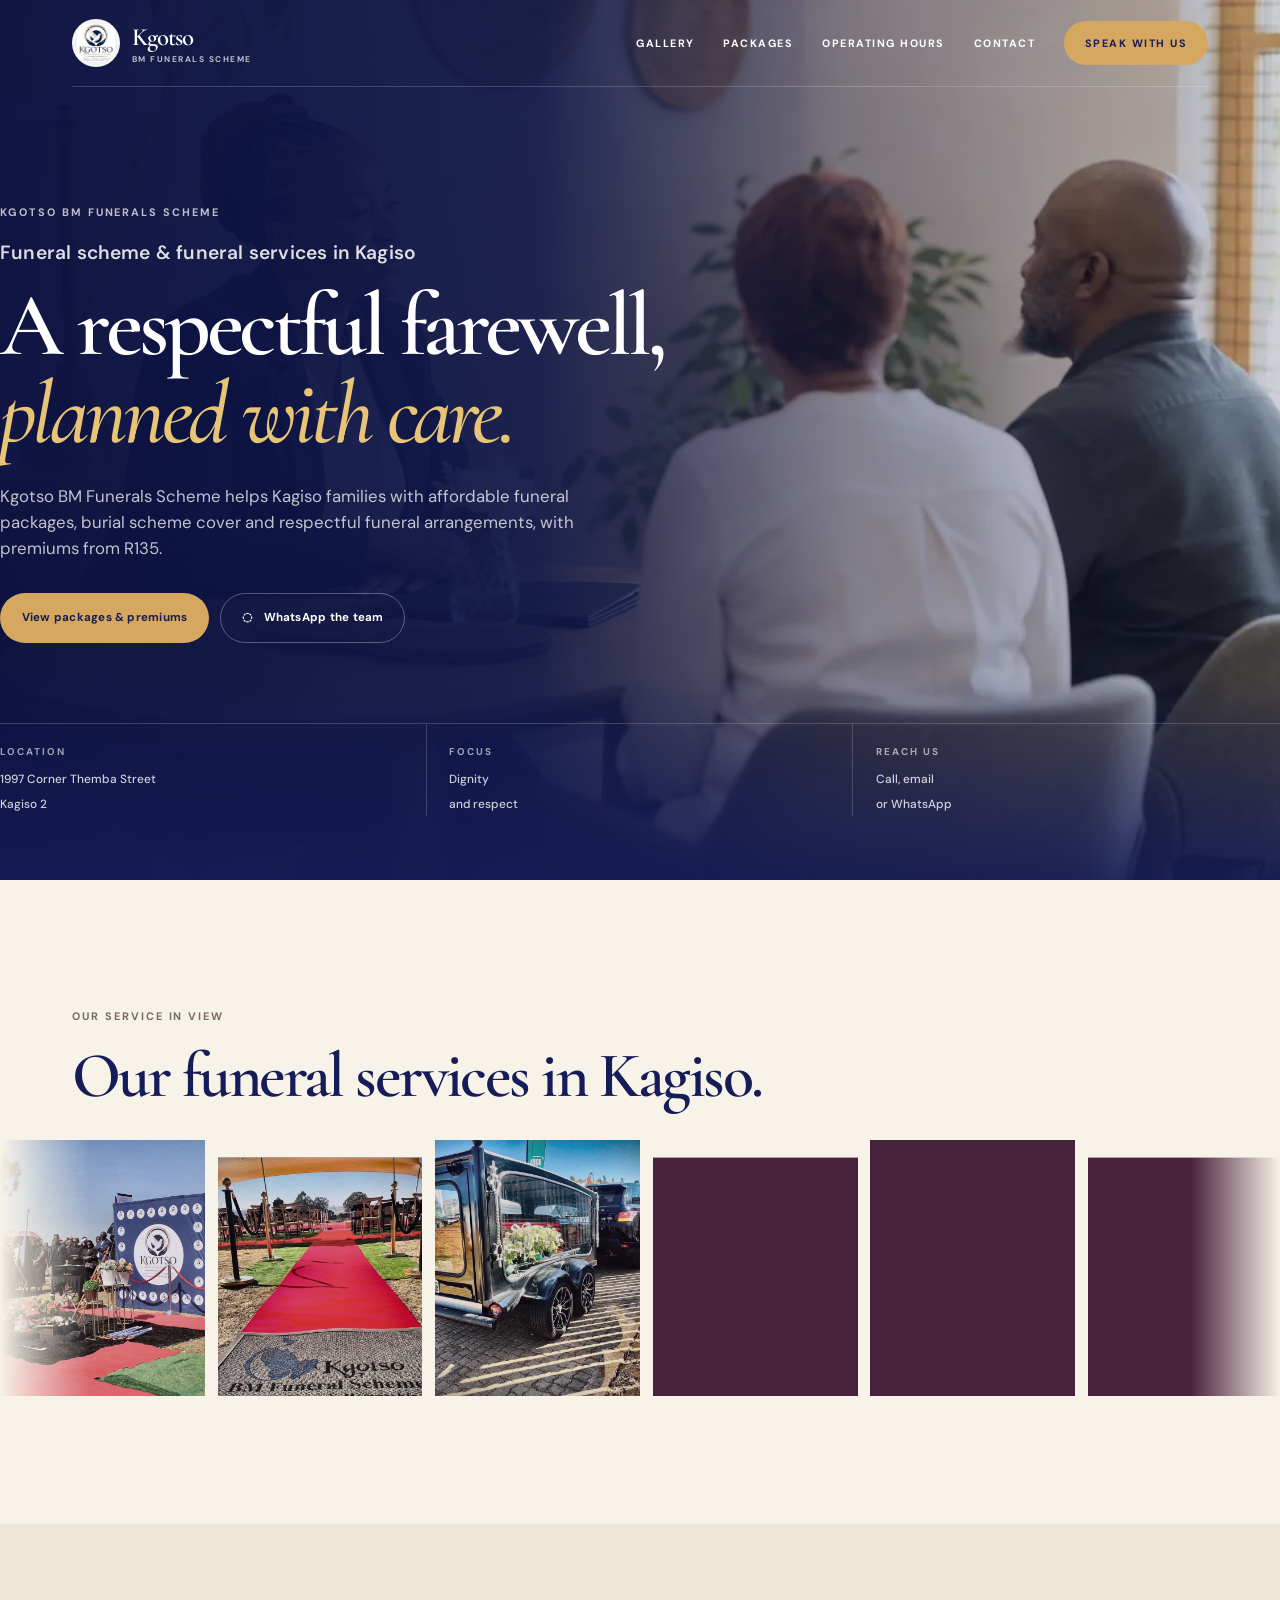
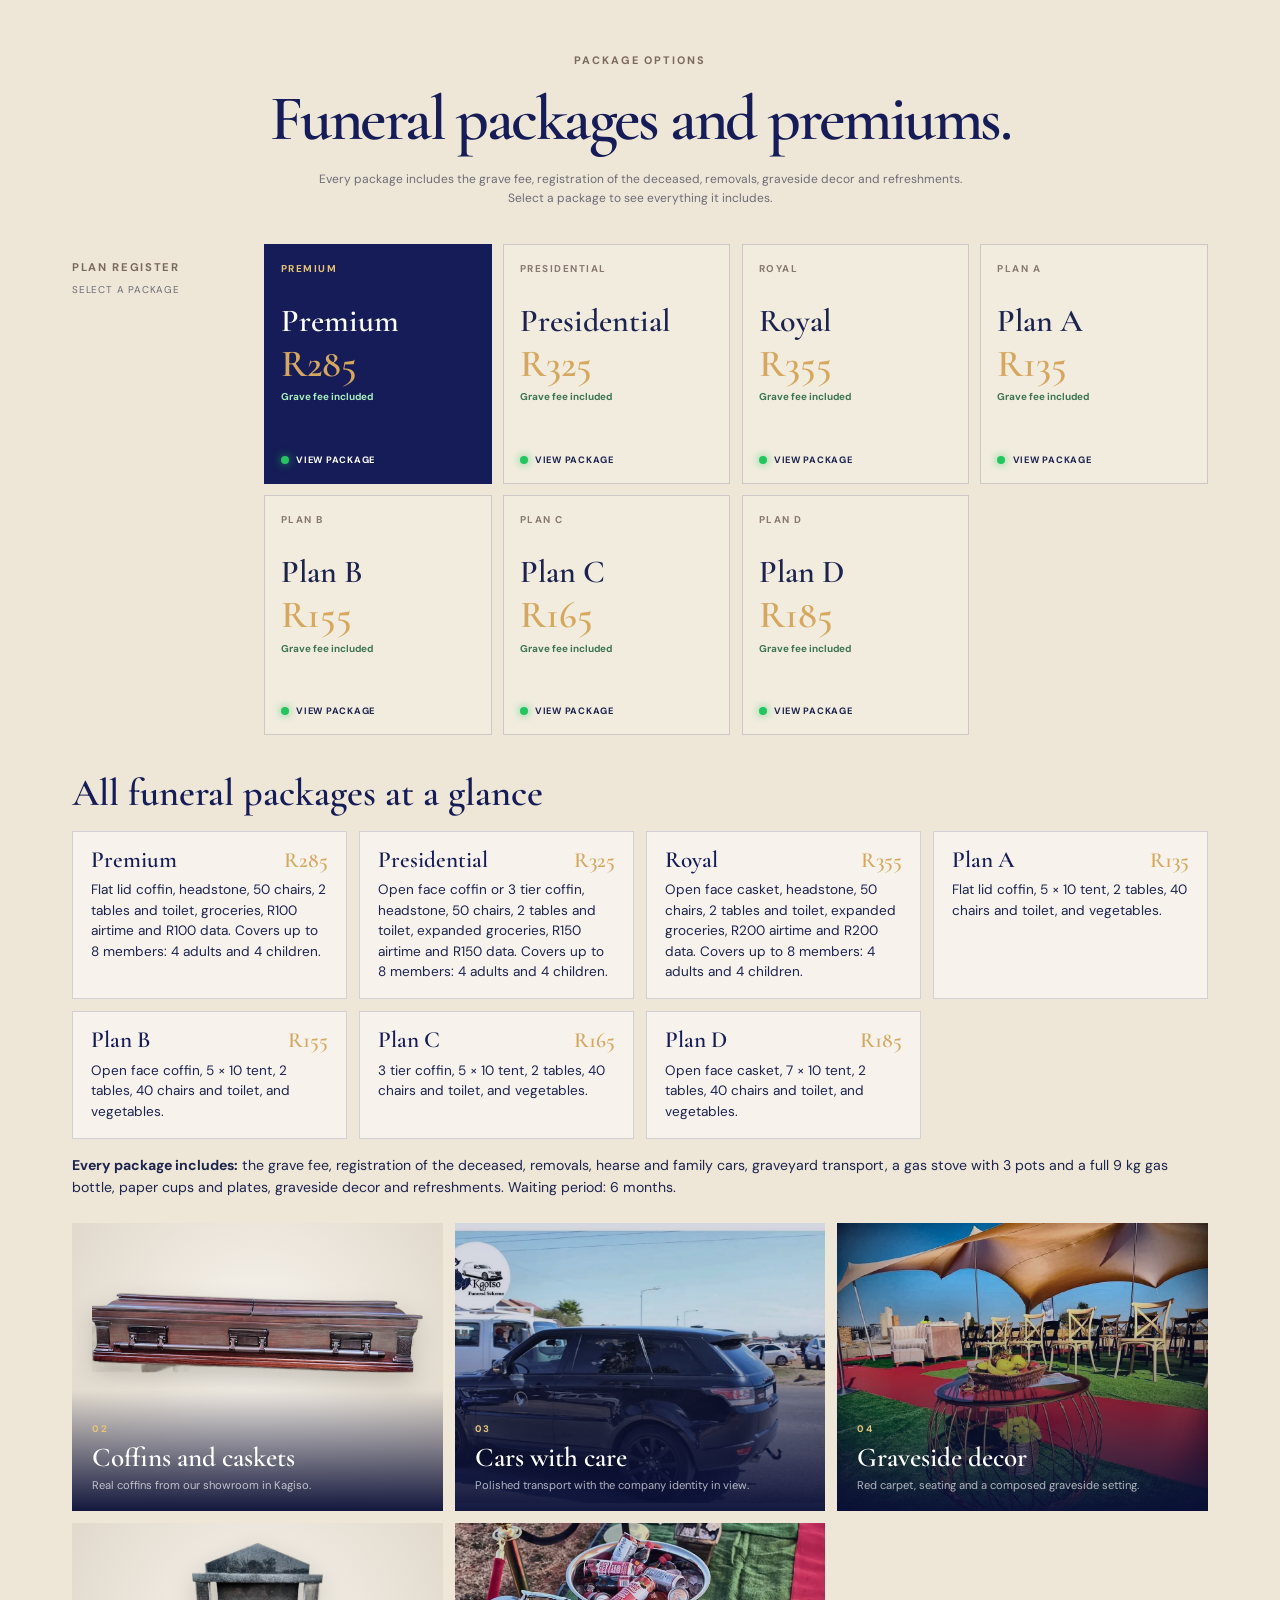
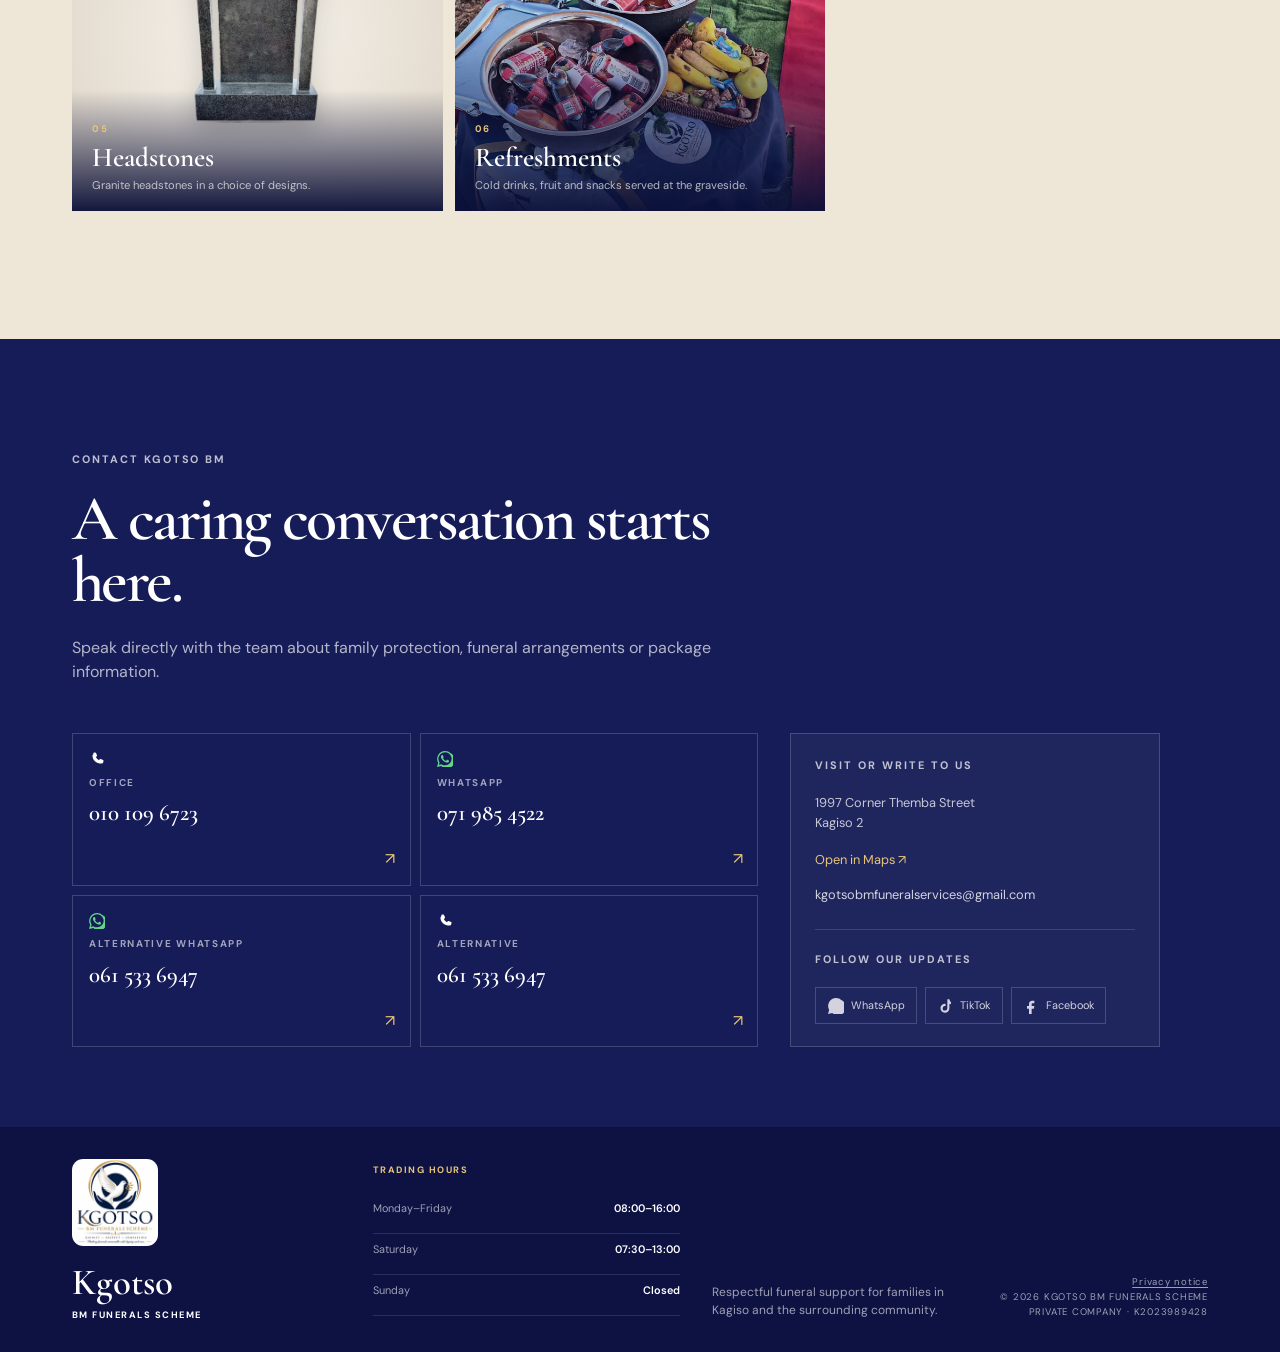
==== commit 8954cebe: "On-page SEO: keyword headings, hero intro, plain-text package summary - H1 carries 'Funeral scheme &" ====
--- a/index.html
+++ b/index.html
@@ -4,7 +4,7 @@
     <meta charset="UTF-8" />
     <meta name="viewport" content="width=device-width, initial-scale=1.0" />
     <title>Kgotso BM Funerals Scheme | Funeral Packages in Kagiso, Gauteng</title>
-    <meta name="description" content="Funeral packages in Kagiso from R135 a month, with registration, removals, graveside decor and refreshments included. Call 010 109 6723." />
+    <meta name="description" content="Funeral packages in Kagiso with premiums from R135, including registration, removals, graveside decor and refreshments. Call 010 109 6723." />
     <link rel="canonical" href="https://kgotsobmfunerals.com/" />
     <meta name="theme-color" content="#151c57" />
     <meta property="og:type" content="website" />
@@ -94,9 +94,9 @@
         <div class="hero-overlay"></div>
         <div class="hero-content page-width">
           <div class="hero-copy reveal">
-            <p class="eyebrow">Kgotso BM Funerals Scheme · Kagiso, Gauteng</p>
-            <h1>A respectful farewell,<br /><em>planned with care.</em></h1>
-            <p class="hero-lede">Kagiso families can speak directly with our team about affordable family protection plans, burial scheme packages and respectful funeral arrangements.</p>
+            <p class="eyebrow">Kgotso BM Funerals Scheme</p>
+            <h1><span class="hero-kicker">Funeral scheme &amp; funeral services in Kagiso</span>A respectful farewell,<br /><em>planned with care.</em></h1>
+            <p class="hero-lede">Kgotso BM Funerals Scheme helps Kagiso families with affordable funeral packages, burial scheme cover and respectful funeral arrangements, with premiums from R135.</p>
             <div class="hero-actions">
               <a class="button button-gold" href="#packages">View packages &amp; premiums</a>
               <a class="button button-outline" href="https://wa.me/27719854522" target="_blank" rel="noreferrer">◌ <span>WhatsApp the team</span></a>
@@ -114,7 +114,7 @@
         <div class="page-width">
           <div class="section-heading gallery-heading">
             <p class="eyebrow dark">Our service in view</p>
-            <h2>Get a closer look.</h2>
+            <h2>Our funeral services in Kagiso.</h2>
           </div>
           <div class="gallery-float" aria-label="Kgotso BM service moments">
             <div class="gallery-track">
@@ -137,7 +137,7 @@
 
       <section id="packages" class="section packages-section">
         <div class="page-width">
-          <div class="section-heading centered"><p class="eyebrow dark">Package options</p><h2>Choose your package.</h2></div>
+          <div class="section-heading centered"><p class="eyebrow dark">Package options</p><h2>Funeral packages and premiums.</h2></div>
           <p class="package-image-note">Every package includes the grave fee, registration of the deceased, removals, graveside decor and refreshments. Select a package to see everything it includes.</p>
           <div class="package-register">
             <div class="register-label"><span>Plan register</span><small>Select a package</small></div>
@@ -151,6 +151,20 @@
               <button class="package-card" type="button" data-plan="6"><span>Plan D</span><strong>Plan D</strong><b>R185</b><small class="package-card-benefit">Grave fee included</small><i>View package</i></button>
             </div>
           </div>
+          <section class="package-summary" aria-labelledby="package-summary-title">
+            <!-- Plain-text copy of the package data in app.js (kept in HTML so search engines and non-JS readers see it). Update both together. -->
+            <h3 id="package-summary-title">All funeral packages at a glance</h3>
+            <div class="package-summary-grid">
+              <article><h4>Premium <span>R285</span></h4><p>Flat lid coffin, headstone, 50 chairs, 2 tables and toilet, groceries, R100 airtime and R100 data. Covers up to 8 members: 4 adults and 4 children.</p></article>
+              <article><h4>Presidential <span>R325</span></h4><p>Open face coffin or 3 tier coffin, headstone, 50 chairs, 2 tables and toilet, expanded groceries, R150 airtime and R150 data. Covers up to 8 members: 4 adults and 4 children.</p></article>
+              <article><h4>Royal <span>R355</span></h4><p>Open face casket, headstone, 50 chairs, 2 tables and toilet, expanded groceries, R200 airtime and R200 data. Covers up to 8 members: 4 adults and 4 children.</p></article>
+              <article><h4>Plan A <span>R135</span></h4><p>Flat lid coffin, 5 × 10 tent, 2 tables, 40 chairs and toilet, and vegetables.</p></article>
+              <article><h4>Plan B <span>R155</span></h4><p>Open face coffin, 5 × 10 tent, 2 tables, 40 chairs and toilet, and vegetables.</p></article>
+              <article><h4>Plan C <span>R165</span></h4><p>3 tier coffin, 5 × 10 tent, 2 tables, 40 chairs and toilet, and vegetables.</p></article>
+              <article><h4>Plan D <span>R185</span></h4><p>Open face casket, 7 × 10 tent, 2 tables, 40 chairs and toilet, and vegetables.</p></article>
+            </div>
+            <p class="package-summary-all"><strong>Every package includes:</strong> the grave fee, registration of the deceased, removals, hearse and family cars, graveyard transport, a gas stove with 3 pots and a full 9 kg gas bottle, paper cups and plates, graveside decor and refreshments. Waiting period: 6 months.</p>
+          </section>
           <div class="package-visual-grid" aria-label="Funeral service details">
             <figure class="package-visual package-visual-casket" data-carousel="coffins"><div class="package-visual-slides"><img loading="lazy" decoding="async" class="is-active" src="assets/img/coffins/coffin-mahogany-flat-lid.webp" alt="Mahogany flat lid coffin with metal handles" /><img loading="lazy" decoding="async" src="assets/img/coffins/coffin-light-wood-flat-lid.webp" alt="Light wood flat lid coffin with dark handles" /><img loading="lazy" decoding="async" src="assets/img/coffins/coffin-mahogany-tiered.webp" alt="Polished mahogany tiered coffin with gold handles" /><img loading="lazy" decoding="async" src="assets/img/coffins/coffin-wood-shaped.webp" alt="Shaped wooden coffin with carved dark handles" /></div><figcaption><span>02</span><strong>Coffins and caskets</strong><small>Real coffins from our showroom in Kagiso.</small></figcaption></figure>
             <figure class="package-visual package-visual-cars" data-carousel="cars"><div class="package-visual-slides"><img loading="lazy" decoding="async" class="is-active" src="assets/img/site/kgotso-car-1.webp" alt="Kgotso service vehicle in black" /><img loading="lazy" decoding="async" src="assets/img/site/kgotso-car-2.webp" alt="Kgotso service vehicles ready for a funeral" /><img loading="lazy" decoding="async" src="assets/img/site/kgotso-car-3.webp" alt="Kgotso service cars arranged together" /><img loading="lazy" decoding="async" src="assets/img/site/kgotso-car-4.webp" alt="Kgotso hearse and service vehicle" /></div><figcaption><span>03</span><strong>Cars with care</strong><small>Polished transport with the company identity in view.</small></figcaption></figure>
--- a/styles.css
+++ b/styles.css
@@ -413,3 +413,14 @@
   .plan-sheet-grocery-content { grid-template-columns: 1fr; }
 }
 .site-footer small a { color: inherit; text-decoration: underline; text-underline-offset: 2px; }
+
+/* SEO-friendly hero kicker + plain-text package summary */
+.hero-kicker { display: block; margin-bottom: 1rem; color: rgba(255,255,255,.86); font: 600 clamp(.95rem, 1.6vw, 1.2rem)/1.3 var(--sans); letter-spacing: .01em; }
+.package-summary { margin: 2.5rem 0 1.5rem; }
+.package-summary h3 { margin-bottom: 1.1rem; color: var(--navy); font-size: clamp(1.9rem, 3vw, 2.6rem); }
+.package-summary-grid { display: grid; grid-template-columns: repeat(auto-fill, minmax(15rem, 1fr)); gap: .75rem; }
+.package-summary-grid article { padding: 1rem 1.1rem; border: 1px solid var(--line); background: rgba(255,255,255,.55); }
+.package-summary-grid h4 { display: flex; justify-content: space-between; align-items: baseline; margin-bottom: .45rem; color: var(--navy); font-size: 1.45rem; line-height: 1.1; }
+.package-summary-grid h4 span { color: var(--gold); font-size: 1.35rem; }
+.package-summary-grid p { margin: 0; color: var(--ink); font-size: .85rem; line-height: 1.5; }
+.package-summary-all { margin: 1rem 0 0; color: var(--ink); font-size: .88rem; line-height: 1.55; }
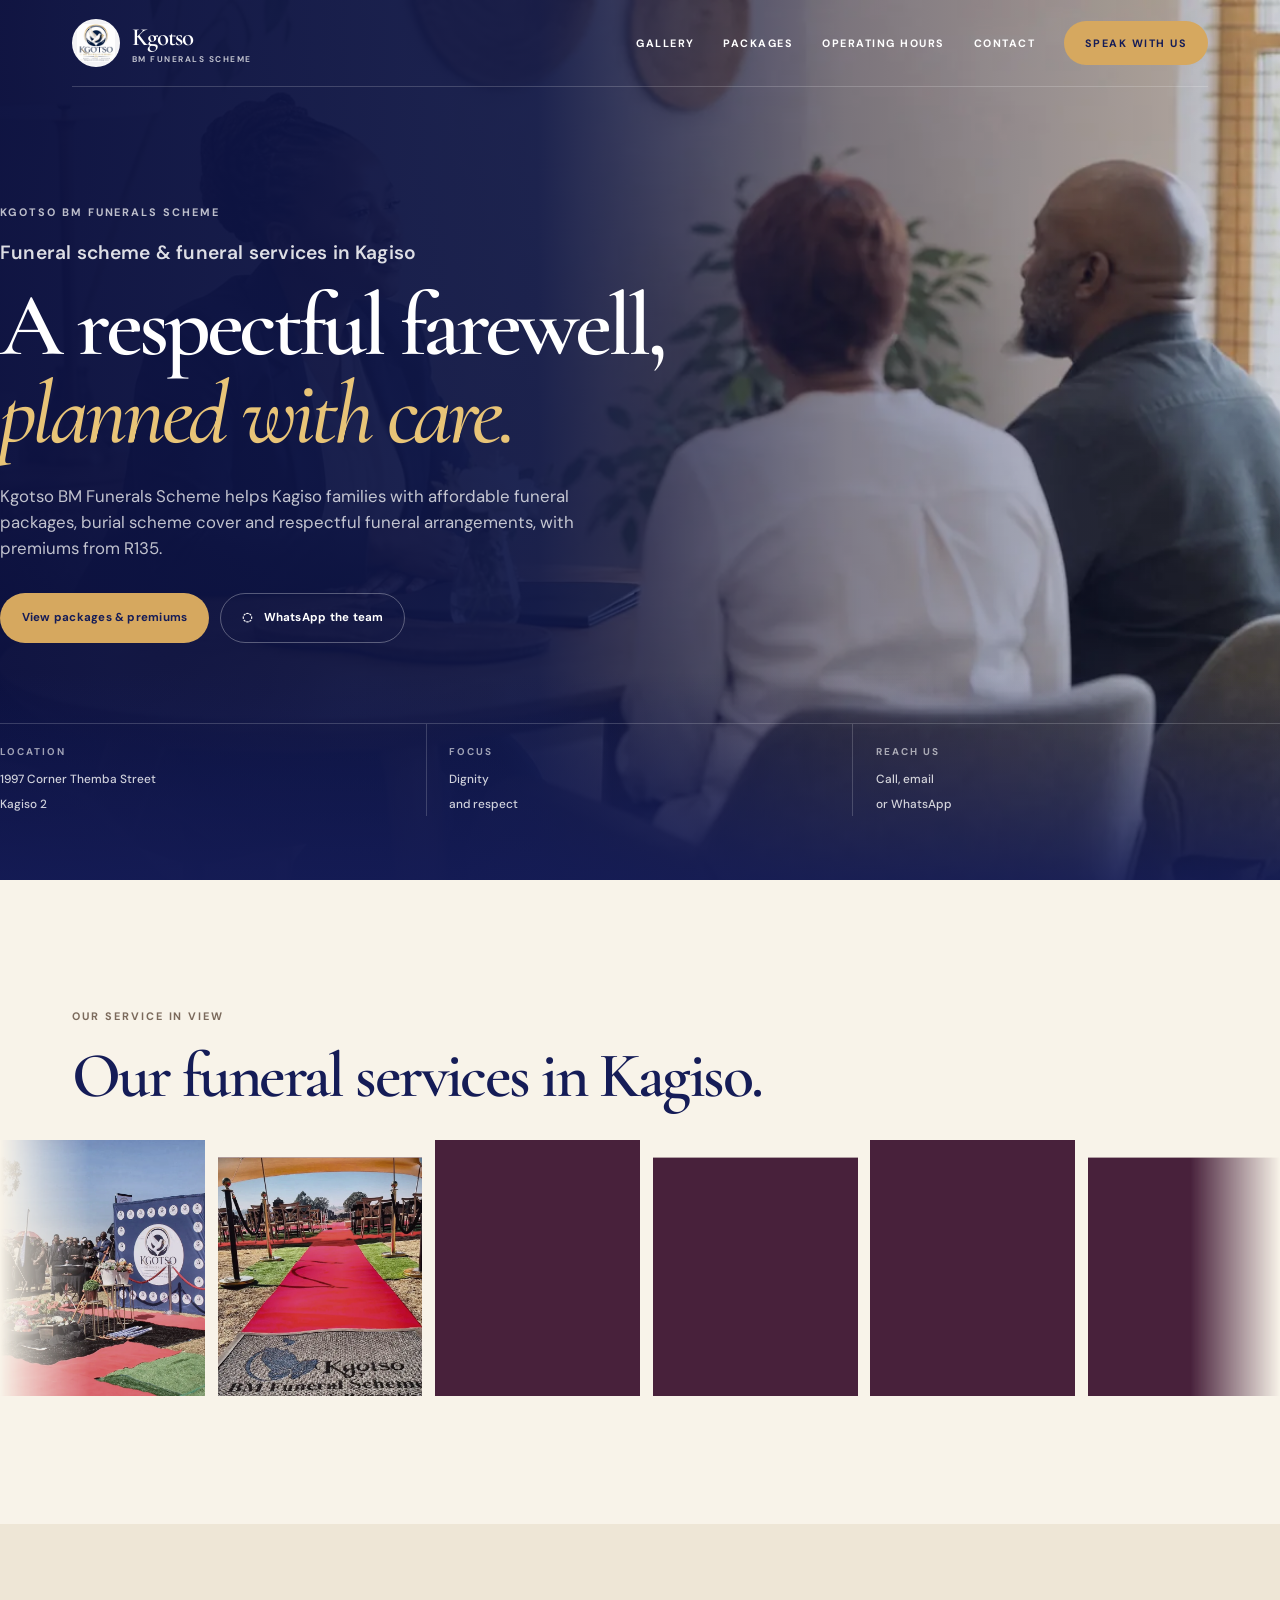
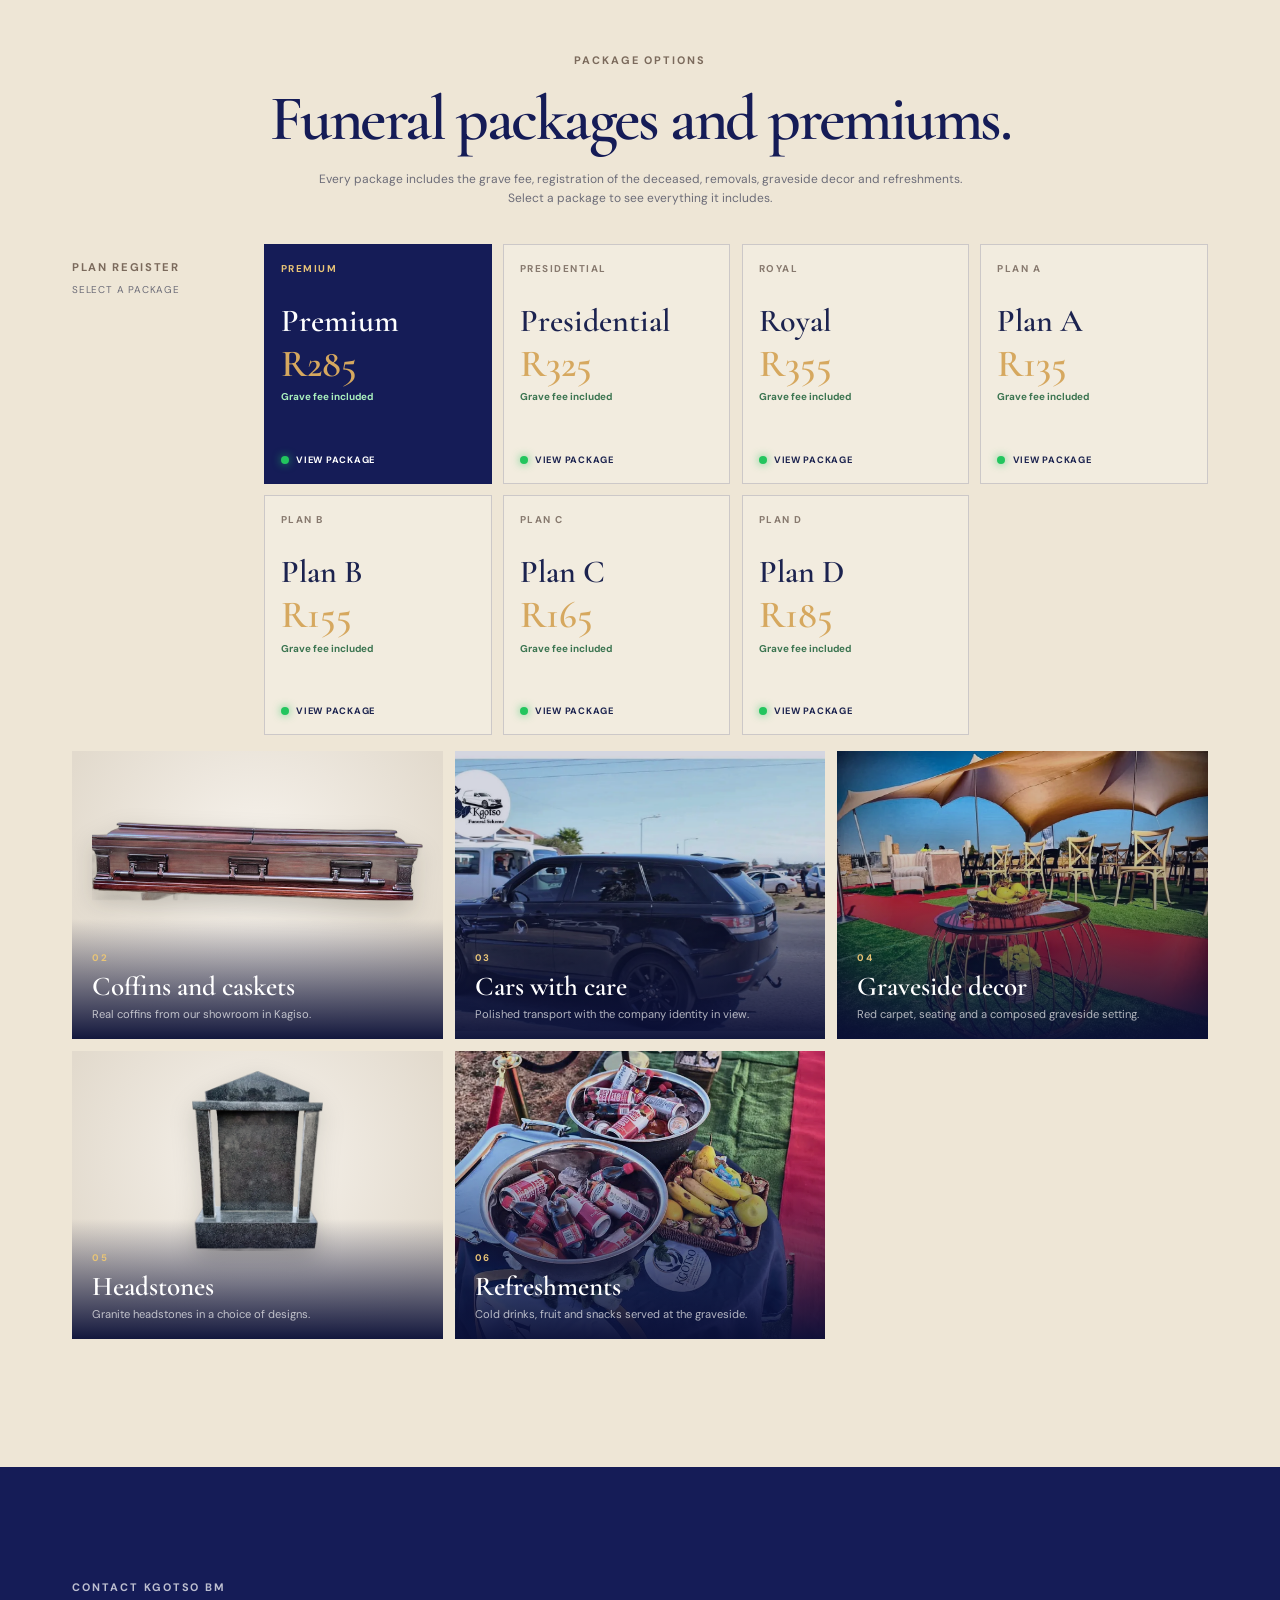
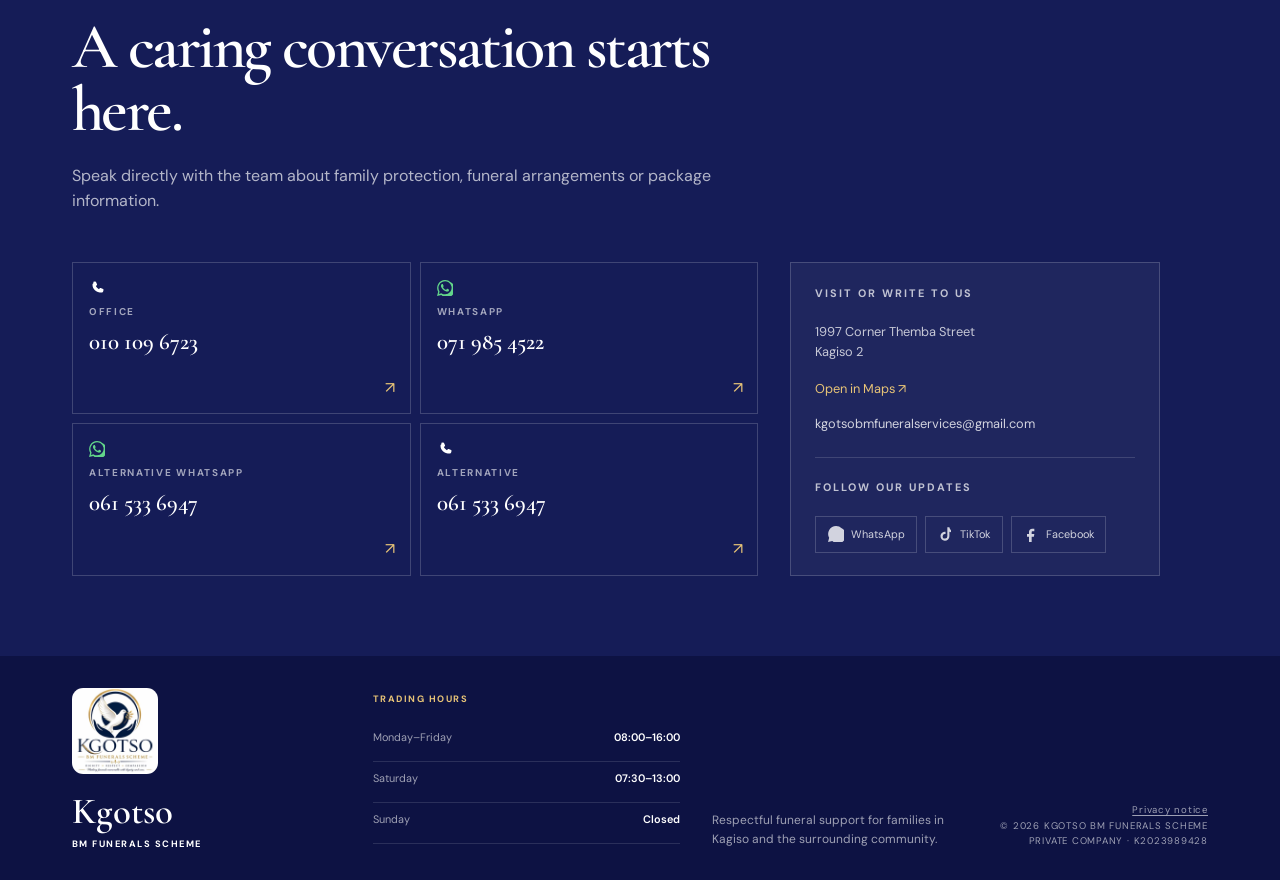
==== commit fd2ff4dd: "Remove the package summary block (operator request) Co-Authored-By: Claude Opus 5.5 <noreply@anthrop" ====
--- a/index.html
+++ b/index.html
@@ -151,20 +151,6 @@
               <button class="package-card" type="button" data-plan="6"><span>Plan D</span><strong>Plan D</strong><b>R185</b><small class="package-card-benefit">Grave fee included</small><i>View package</i></button>
             </div>
           </div>
-          <section class="package-summary" aria-labelledby="package-summary-title">
-            <!-- Plain-text copy of the package data in app.js (kept in HTML so search engines and non-JS readers see it). Update both together. -->
-            <h3 id="package-summary-title">All funeral packages at a glance</h3>
-            <div class="package-summary-grid">
-              <article><h4>Premium <span>R285</span></h4><p>Flat lid coffin, headstone, 50 chairs, 2 tables and toilet, groceries, R100 airtime and R100 data. Covers up to 8 members: 4 adults and 4 children.</p></article>
-              <article><h4>Presidential <span>R325</span></h4><p>Open face coffin or 3 tier coffin, headstone, 50 chairs, 2 tables and toilet, expanded groceries, R150 airtime and R150 data. Covers up to 8 members: 4 adults and 4 children.</p></article>
-              <article><h4>Royal <span>R355</span></h4><p>Open face casket, headstone, 50 chairs, 2 tables and toilet, expanded groceries, R200 airtime and R200 data. Covers up to 8 members: 4 adults and 4 children.</p></article>
-              <article><h4>Plan A <span>R135</span></h4><p>Flat lid coffin, 5 × 10 tent, 2 tables, 40 chairs and toilet, and vegetables.</p></article>
-              <article><h4>Plan B <span>R155</span></h4><p>Open face coffin, 5 × 10 tent, 2 tables, 40 chairs and toilet, and vegetables.</p></article>
-              <article><h4>Plan C <span>R165</span></h4><p>3 tier coffin, 5 × 10 tent, 2 tables, 40 chairs and toilet, and vegetables.</p></article>
-              <article><h4>Plan D <span>R185</span></h4><p>Open face casket, 7 × 10 tent, 2 tables, 40 chairs and toilet, and vegetables.</p></article>
-            </div>
-            <p class="package-summary-all"><strong>Every package includes:</strong> the grave fee, registration of the deceased, removals, hearse and family cars, graveyard transport, a gas stove with 3 pots and a full 9 kg gas bottle, paper cups and plates, graveside decor and refreshments. Waiting period: 6 months.</p>
-          </section>
           <div class="package-visual-grid" aria-label="Funeral service details">
             <figure class="package-visual package-visual-casket" data-carousel="coffins"><div class="package-visual-slides"><img loading="lazy" decoding="async" class="is-active" src="assets/img/coffins/coffin-mahogany-flat-lid.webp" alt="Mahogany flat lid coffin with metal handles" /><img loading="lazy" decoding="async" src="assets/img/coffins/coffin-light-wood-flat-lid.webp" alt="Light wood flat lid coffin with dark handles" /><img loading="lazy" decoding="async" src="assets/img/coffins/coffin-mahogany-tiered.webp" alt="Polished mahogany tiered coffin with gold handles" /><img loading="lazy" decoding="async" src="assets/img/coffins/coffin-wood-shaped.webp" alt="Shaped wooden coffin with carved dark handles" /></div><figcaption><span>02</span><strong>Coffins and caskets</strong><small>Real coffins from our showroom in Kagiso.</small></figcaption></figure>
             <figure class="package-visual package-visual-cars" data-carousel="cars"><div class="package-visual-slides"><img loading="lazy" decoding="async" class="is-active" src="assets/img/site/kgotso-car-1.webp" alt="Kgotso service vehicle in black" /><img loading="lazy" decoding="async" src="assets/img/site/kgotso-car-2.webp" alt="Kgotso service vehicles ready for a funeral" /><img loading="lazy" decoding="async" src="assets/img/site/kgotso-car-3.webp" alt="Kgotso service cars arranged together" /><img loading="lazy" decoding="async" src="assets/img/site/kgotso-car-4.webp" alt="Kgotso hearse and service vehicle" /></div><figcaption><span>03</span><strong>Cars with care</strong><small>Polished transport with the company identity in view.</small></figcaption></figure>
--- a/styles.css
+++ b/styles.css
@@ -414,13 +414,5 @@
 }
 .site-footer small a { color: inherit; text-decoration: underline; text-underline-offset: 2px; }
 
-/* SEO-friendly hero kicker + plain-text package summary */
+/* SEO-friendly hero kicker */
 .hero-kicker { display: block; margin-bottom: 1rem; color: rgba(255,255,255,.86); font: 600 clamp(.95rem, 1.6vw, 1.2rem)/1.3 var(--sans); letter-spacing: .01em; }
-.package-summary { margin: 2.5rem 0 1.5rem; }
-.package-summary h3 { margin-bottom: 1.1rem; color: var(--navy); font-size: clamp(1.9rem, 3vw, 2.6rem); }
-.package-summary-grid { display: grid; grid-template-columns: repeat(auto-fill, minmax(15rem, 1fr)); gap: .75rem; }
-.package-summary-grid article { padding: 1rem 1.1rem; border: 1px solid var(--line); background: rgba(255,255,255,.55); }
-.package-summary-grid h4 { display: flex; justify-content: space-between; align-items: baseline; margin-bottom: .45rem; color: var(--navy); font-size: 1.45rem; line-height: 1.1; }
-.package-summary-grid h4 span { color: var(--gold); font-size: 1.35rem; }
-.package-summary-grid p { margin: 0; color: var(--ink); font-size: .85rem; line-height: 1.5; }
-.package-summary-all { margin: 1rem 0 0; color: var(--ink); font-size: .88rem; line-height: 1.55; }
